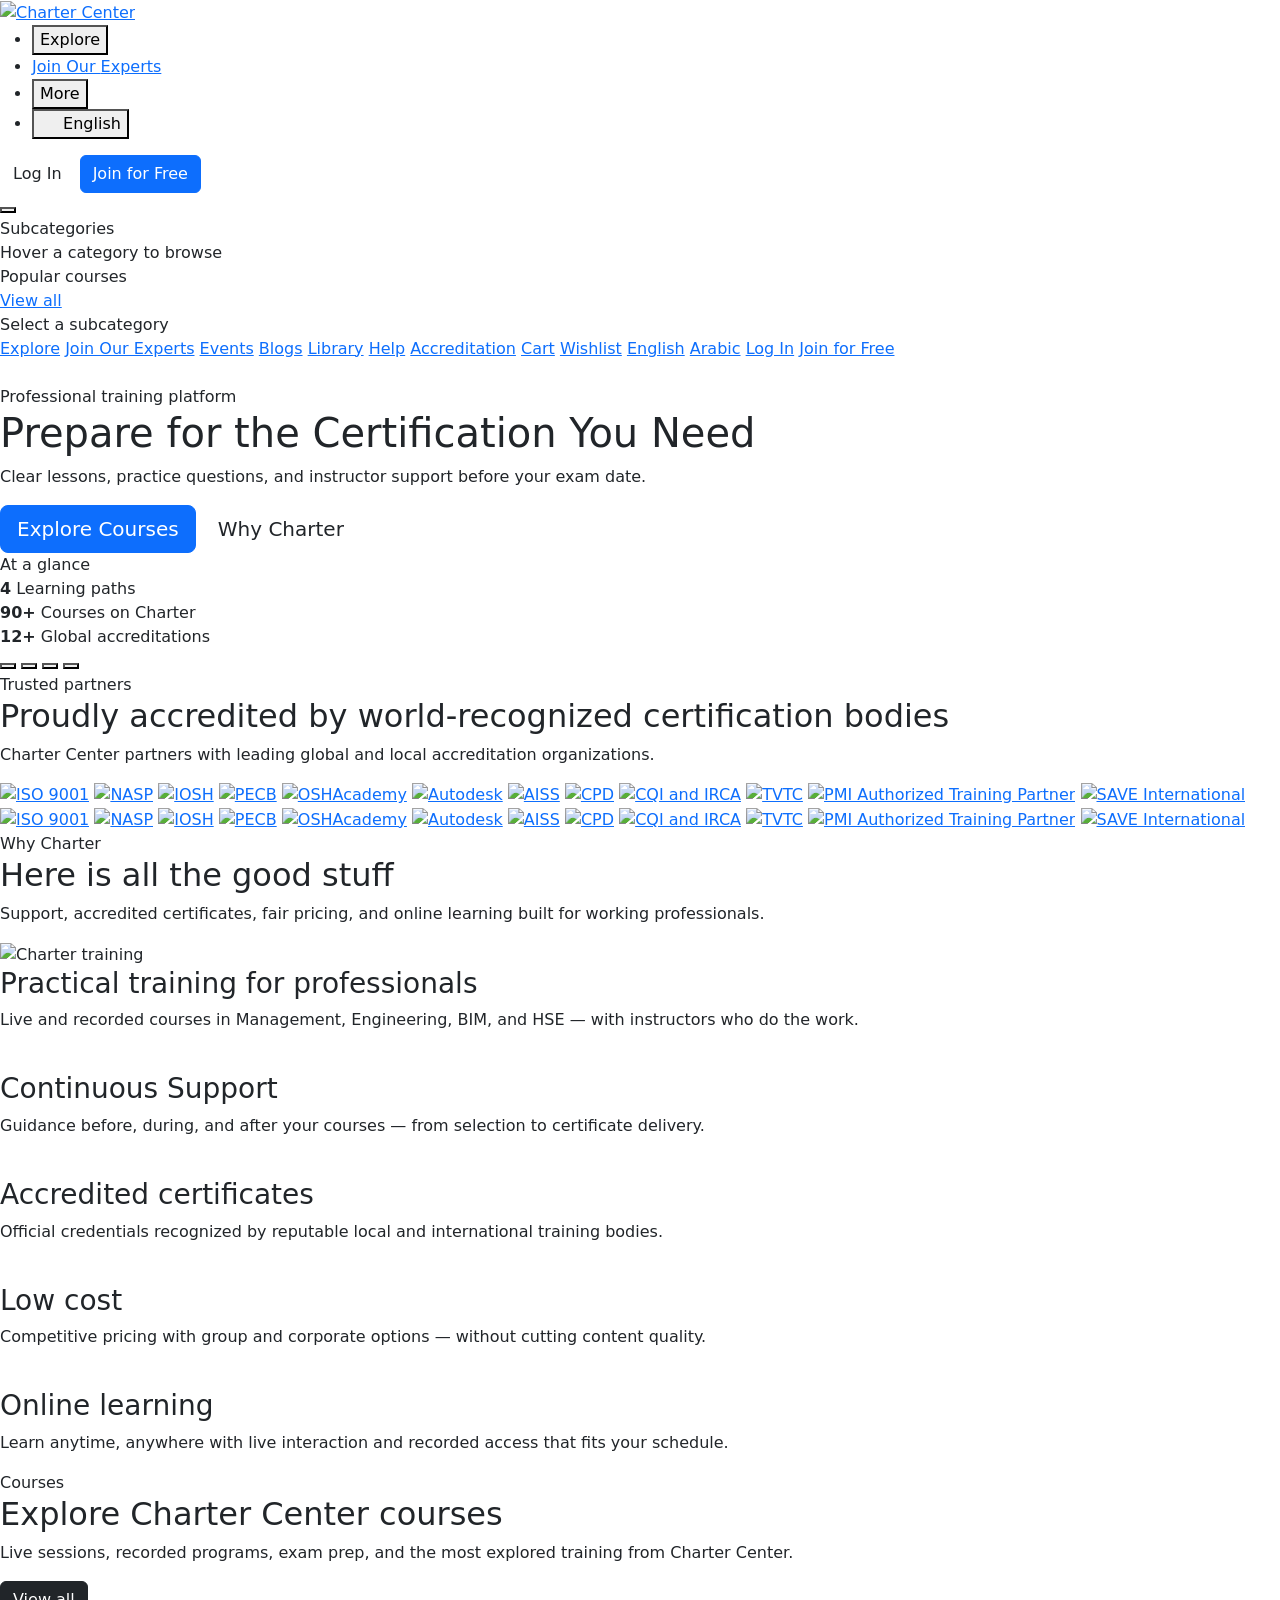
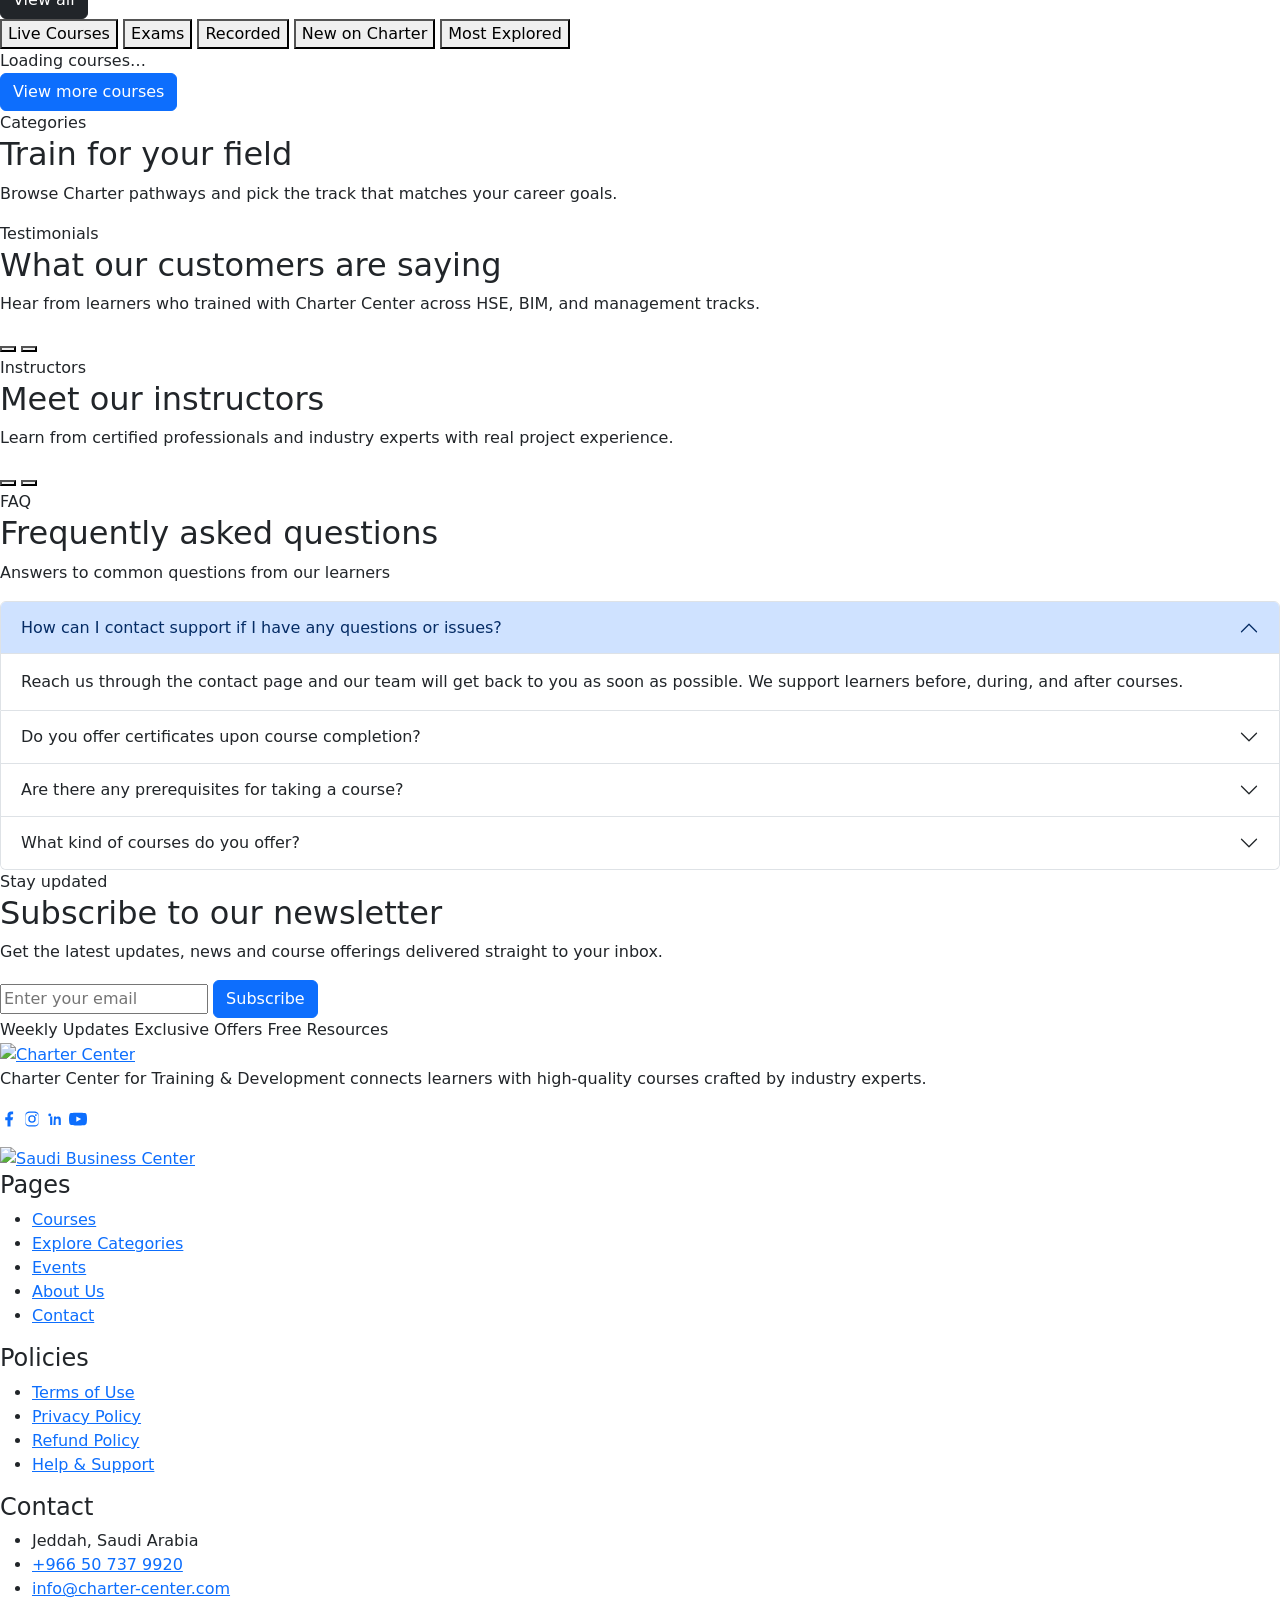
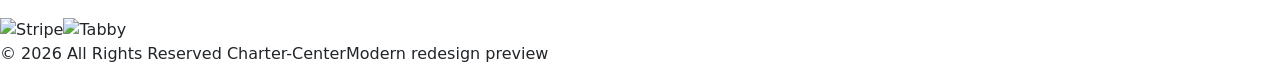
==== index.html @ 0a1e3749 "Add files via upload" ====
<!DOCTYPE html>
<html lang="en">
<head>
  <meta charset="UTF-8" />
  <meta name="viewport" content="width=device-width, initial-scale=1" />
  <title>Charter Center — Professional Training</title>
  <meta name="description" content="Modern Charter Center landing: live, recorded, and exam courses in BIM, Engineering, HSE, and Management." />
  <link rel="preconnect" href="https://fonts.googleapis.com" />
  <link rel="preconnect" href="https://fonts.gstatic.com" crossorigin />
  <link href="https://fonts.googleapis.com/css2?family=DM+Sans:ital,opsz,wght@0,9..40,400;0,9..40,500;0,9..40,600;0,9..40,700;1,9..40,400&display=swap" rel="stylesheet" />
  <link href="https://cdn.jsdelivr.net/npm/bootstrap@5.3.3/dist/css/bootstrap.min.css" rel="stylesheet" />
  <link href="assets/css/main.css" rel="stylesheet" />
  <link rel="icon" href="https://charter-center.com/admin-lte-3/img/logo-badge.svg" />
</head>
<body>
  <header class="site-header">
    <div class="nav-shell">
      <a class="logo" href="https://charter-center.com/" target="_blank" rel="noopener"><img src="assets/img/logo.svg" alt="Charter Center" /></a>
      <ul class="nav-links">
        <li class="has-mega" id="navCategories">
          <button type="button" class="nav-mega-btn" id="categoriesBtn" aria-expanded="false" aria-controls="megaMenu">
            <i data-lucide="layout-grid" class="nav-explore-icon"></i> Explore <i data-lucide="chevron-down" class="icon-chevron"></i>
          </button>
        </li>
        <li><a class="nav-join" href="https://charter-center.com/join-our-experts" target="_blank" rel="noopener"><i data-lucide="users"></i> <span class="nav-join-text">Join Our </span>Experts</a></li>
        <li class="has-drop" id="navMore">
          <button type="button" class="nav-drop-btn" id="moreBtn" aria-expanded="false" aria-controls="moreMenu">
            More <i data-lucide="chevron-down" class="icon-chevron"></i>
          </button>
          <div class="nav-drop-menu" id="moreMenu" hidden>
            <a href="https://charter-center.com/events" target="_blank" rel="noopener">Events</a>
            <a href="https://charter-center.com/blogs" target="_blank" rel="noopener">Blogs</a>
            <a href="https://charter-center.com/libraries" target="_blank" rel="noopener">Library</a>
            <a href="https://charter-center.com/help" target="_blank" rel="noopener">Help</a>
            <a href="https://charter-center.com/accreditation" target="_blank" rel="noopener">Accreditation</a>
          </div>
        </li>
        <li class="has-drop" id="navLang">
          <button type="button" class="nav-drop-btn" id="langBtn" aria-expanded="false" aria-controls="langMenu">
            <img src="https://flagcdn.com/w20/us.png" alt="" width="18" height="12" /> English <i data-lucide="chevron-down" class="icon-chevron"></i>
          </button>
          <div class="nav-drop-menu" id="langMenu" hidden>
            <a href="https://charter-center.com/language/ar" target="_blank" rel="noopener">Arabic</a>
            <a href="https://charter-center.com/language/en" target="_blank" rel="noopener">English</a>
          </div>
        </li>
      </ul>
      <div class="nav-actions">
        <a class="nav-icon" href="https://charter-center.com/courses/cart" target="_blank" rel="noopener" aria-label="Cart"><i data-lucide="shopping-bag"></i></a>
        <a class="nav-icon" href="https://charter-center.com/courses/wishlist" target="_blank" rel="noopener" aria-label="Wishlist"><i data-lucide="heart"></i></a>
        <a class="btn btn-ghost" href="https://charter-center.com/student/login" target="_blank" rel="noopener">Log In</a>
        <a class="btn btn-primary" href="https://charter-center.com/student/signup" target="_blank" rel="noopener">Join for Free</a>
      </div>
      <button class="menu-toggle" id="menuBtn" type="button" aria-label="Menu"><i data-lucide="menu"></i></button>
    </div>
  </header>

  <div class="mega-backdrop" id="megaBackdrop" aria-hidden="true"></div>
  <div class="mega-menu" id="megaMenu" role="dialog" aria-label="Explore categories" aria-hidden="true">
    <div class="mega-shell">
      <aside class="mega-cats" id="megaCats"></aside>
      <div class="mega-main">
        <div class="mega-subs-wrap">
          <div class="mega-col-title">Subcategories</div>
          <div class="mega-subs" id="megaSubs"><div class="mega-empty">Hover a category to browse</div></div>
        </div>
        <div class="mega-courses-wrap">
          <div class="mega-col-head">
            <div class="mega-col-title">Popular courses</div>
            <a class="mega-viewall" id="megaViewAll" href="https://charter-center.com/" target="_blank" rel="noopener">View all</a>
          </div>
          <div class="mega-courses" id="megaCourses"><div class="mega-empty">Select a subcategory</div></div>
        </div>
      </div>
    </div>
  </div>
  <div class="mobile-drawer" id="mobileNav">
    <a href="#categories"><i data-lucide="layout-grid"></i><span>Explore</span></a>
    <a href="https://charter-center.com/join-our-experts" target="_blank" rel="noopener"><i data-lucide="users"></i><span>Join Our Experts</span></a>
    <a href="https://charter-center.com/events" target="_blank" rel="noopener"><i data-lucide="calendar"></i><span>Events</span></a>
    <a href="https://charter-center.com/blogs" target="_blank" rel="noopener"><i data-lucide="newspaper"></i><span>Blogs</span></a>
    <a href="https://charter-center.com/libraries" target="_blank" rel="noopener"><i data-lucide="library"></i><span>Library</span></a>
    <a href="https://charter-center.com/help" target="_blank" rel="noopener"><i data-lucide="circle-help"></i><span>Help</span></a>
    <a href="https://charter-center.com/accreditation" target="_blank" rel="noopener"><i data-lucide="badge-check"></i><span>Accreditation</span></a>
    <a href="https://charter-center.com/courses/cart" target="_blank" rel="noopener"><i data-lucide="shopping-bag"></i><span>Cart</span></a>
    <a href="https://charter-center.com/courses/wishlist" target="_blank" rel="noopener"><i data-lucide="heart"></i><span>Wishlist</span></a>
    <a href="https://charter-center.com/language/en" target="_blank" rel="noopener"><i data-lucide="languages"></i><span>English</span></a>
    <a href="https://charter-center.com/language/ar" target="_blank" rel="noopener"><i data-lucide="languages"></i><span>Arabic</span></a>
    <a href="https://charter-center.com/student/login" target="_blank" rel="noopener"><i data-lucide="log-in"></i><span>Log In</span></a>
    <a class="mobile-cta" href="https://charter-center.com/student/signup" target="_blank" rel="noopener"><i data-lucide="user-plus"></i><span>Join for Free</span></a>
  </div>

  <section class="hero" id="hero">
    <div class="hero-bg"><img id="heroImg" src="https://charter-center.com/storage/796/FLNCgW8GY8i4hsCEeEVQ9p7CI45INyw93sDDjHp3KTxLAsQTIVno79dUzeYP.png" alt="" /></div>
    <div class="hero-shade"></div>
    <div class="hero-glow" aria-hidden="true"></div>
    <div class="hero-inner">
      <div class="hero-copy">
        <div class="hero-kicker"><i data-lucide="sparkles"></i> Professional training platform</div>
        <h1 id="heroTitle">Prepare for the Certification You Need</h1>
        <p class="hero-lead" id="heroLead">Clear lessons, practice questions, and instructor support before your exam date.</p>
        <div class="hero-cta">
          <a class="btn btn-primary btn-lg" href="#courses"><i data-lucide="compass"></i> Explore Courses</a>
          <a class="btn btn-ghost btn-lg" href="#features"><i data-lucide="play-circle"></i> Why Charter</a>
        </div>
      </div>
      <aside class="hero-panel" aria-label="Charter highlights">
        <div class="hero-panel-label">At a glance</div>
        <div class="hero-stats">
          <div class="hero-stat">
            <span class="hero-stat-icon" aria-hidden="true"><i data-lucide="route"></i></span>
            <div class="hero-stat-text">
              <strong>4</strong>
              <span>Learning paths</span>
            </div>
          </div>
          <div class="hero-stat">
            <span class="hero-stat-icon" aria-hidden="true"><i data-lucide="book-open"></i></span>
            <div class="hero-stat-text">
              <strong>90+</strong>
              <span>Courses on Charter</span>
            </div>
          </div>
          <div class="hero-stat">
            <span class="hero-stat-icon" aria-hidden="true"><i data-lucide="badge-check"></i></span>
            <div class="hero-stat-text">
              <strong>12+</strong>
              <span>Global accreditations</span>
            </div>
          </div>
        </div>
      </aside>
    </div>
    <div class="hero-slides-ctrl" id="heroDots">
      <button type="button" class="active" data-go="0" aria-label="1"></button>
      <button type="button" data-go="1" aria-label="2"></button>
      <button type="button" data-go="2" aria-label="3"></button>
      <button type="button" data-go="3" aria-label="4"></button>
    </div>
  </section>

  <section class="partners" id="accreditation">
    <div class="wrap partners-head">
      <div class="kicker">Trusted partners</div>
      <h2>Proudly accredited by world-recognized certification bodies</h2>
      <p>Charter Center partners with leading global and local accreditation organizations.</p>
    </div>
    <div class="partners-marquee" aria-label="Accredited partners">
      <div class="partners-fade partners-fade-left" aria-hidden="true"></div>
      <div class="partners-fade partners-fade-right" aria-hidden="true"></div>
      <div class="partners-row">
        <div class="partners-track track-left">
      <a class="partner-card" href="https://charter-center.com/accreditation/details/1/iso-9001" target="_blank" rel="noopener" title="ISO 9001"><span class="partner-logo"><img src="https://charter-center.com/storage/146/9pfN8rLxUjqeI0qsBop7nMV1z1RoPAX4DYAxrcur6X8KbbOZsZqHouHdchz6.png" alt="ISO 9001" loading="lazy" /></span></a>
      <a class="partner-card" href="https://charter-center.com/accreditation/details/2/nasp" target="_blank" rel="noopener" title="NASP"><span class="partner-logo"><img src="https://charter-center.com/storage/147/WkM47uQLI6vDKmPK7sPyTPp8G3IMLWouqrXx1huB20oZmXq3Cg9UH01NZfkK.png" alt="NASP" loading="lazy" /></span></a>
      <a class="partner-card" href="https://charter-center.com/accreditation/details/3/iosh" target="_blank" rel="noopener" title="IOSH"><span class="partner-logo"><img src="https://charter-center.com/storage/148/VE4AAO3GreyxOazpulb3aySFMcb5jRC38hAUAIHfbxC2zHbLuyHVpr7B7V3I.png" alt="IOSH" loading="lazy" /></span></a>
      <a class="partner-card" href="https://charter-center.com/accreditation/details/8/pecb" target="_blank" rel="noopener" title="PECB"><span class="partner-logo"><img src="https://charter-center.com/storage/214/G9haVzHyQdYpjPtR0QHHwwfHdnUWg5w423qA1L5KzQiCijeI8pYv3JspHHlu.png" alt="PECB" loading="lazy" /></span></a>
      <a class="partner-card" href="https://charter-center.com/accreditation/details/5/oshacademy" target="_blank" rel="noopener" title="OSHAcademy"><span class="partner-logo"><img src="https://charter-center.com/storage/150/m9LZ3XeVHu1o1xl0ypUfTzmZcUt9B0Hbxr984YawgGUju1IOGbDN0CVeBg32.png" alt="OSHAcademy" loading="lazy" /></span></a>
      <a class="partner-card" href="https://charter-center.com/accreditation/details/6/autodesk" target="_blank" rel="noopener" title="Autodesk"><span class="partner-logo"><img src="https://charter-center.com/storage/151/DI7iKr1E0gx6FomfKdROsAT8cqx6Nps7pihOMNR910TTYhccc5FPBiuExYhD.png" alt="Autodesk" loading="lazy" /></span></a>
      <a class="partner-card" href="https://charter-center.com/accreditation/details/9/aiss" target="_blank" rel="noopener" title="AISS"><span class="partner-logo"><img src="https://charter-center.com/storage/215/NEvv3WyxSi7PdobVACKDeVC9d5kTXqxi9RdzVdVzqImGP5E9XBcZPF2zXuBY.png" alt="AISS" loading="lazy" /></span></a>
      <a class="partner-card" href="https://charter-center.com/accreditation/details/10/cpd" target="_blank" rel="noopener" title="CPD"><span class="partner-logo"><img src="https://charter-center.com/storage/697/ZD8WHyYsU5sdcWb0FPdRgupV5VfZ7k40nI44LoUgFrxg00ysORH155axQpyI.png" alt="CPD" loading="lazy" /></span></a>
      <a class="partner-card" href="https://charter-center.com/accreditation/details/11/cqi-and-irca" target="_blank" rel="noopener" title="CQI and IRCA"><span class="partner-logo"><img src="https://charter-center.com/storage/801/Th11kbtTYFjoJveO5kIQyCUOZvWydves9ozkURuLsEKb2VY7l3WXMjw6AR9x.png" alt="CQI and IRCA" loading="lazy" /></span></a>
      <a class="partner-card" href="https://charter-center.com/accreditation/details/13/tvtc" target="_blank" rel="noopener" title="TVTC"><span class="partner-logo"><img src="https://charter-center.com/storage/1072/7cE3OqhWyo1GzREtpp8viuTZTWHw1FwrVU5aSIRbII7wFYdUYVdkXAFTB5dP.svg" alt="TVTC" loading="lazy" /></span></a>
      <a class="partner-card" href="https://charter-center.com/accreditation/details/14/pmi-authorized-training-partner" target="_blank" rel="noopener" title="PMI Authorized Training Partner"><span class="partner-logo"><img src="https://charter-center.com/storage/1144/xCD9WU9JGs6StYGza16sJEAFLABZ08Ib3zS87sMGEqxxd0bF1CeAUmgqZyKz.png" alt="PMI Authorized Training Partner" loading="lazy" /></span></a>
      <a class="partner-card" href="https://charter-center.com/accreditation/details/15/save-international" target="_blank" rel="noopener" title="SAVE International"><span class="partner-logo"><img src="https://charter-center.com/storage/1981/9hEb7mdf6EnZpKskPazj3oCe5KcCy3GKsGRNVMEbaPYczYYqTF2s6yTOj1L3.png" alt="SAVE International" loading="lazy" /></span></a>
      <a class="partner-card" href="https://charter-center.com/accreditation/details/1/iso-9001" target="_blank" rel="noopener" title="ISO 9001"><span class="partner-logo"><img src="https://charter-center.com/storage/146/9pfN8rLxUjqeI0qsBop7nMV1z1RoPAX4DYAxrcur6X8KbbOZsZqHouHdchz6.png" alt="ISO 9001" loading="lazy" /></span></a>
      <a class="partner-card" href="https://charter-center.com/accreditation/details/2/nasp" target="_blank" rel="noopener" title="NASP"><span class="partner-logo"><img src="https://charter-center.com/storage/147/WkM47uQLI6vDKmPK7sPyTPp8G3IMLWouqrXx1huB20oZmXq3Cg9UH01NZfkK.png" alt="NASP" loading="lazy" /></span></a>
      <a class="partner-card" href="https://charter-center.com/accreditation/details/3/iosh" target="_blank" rel="noopener" title="IOSH"><span class="partner-logo"><img src="https://charter-center.com/storage/148/VE4AAO3GreyxOazpulb3aySFMcb5jRC38hAUAIHfbxC2zHbLuyHVpr7B7V3I.png" alt="IOSH" loading="lazy" /></span></a>
      <a class="partner-card" href="https://charter-center.com/accreditation/details/8/pecb" target="_blank" rel="noopener" title="PECB"><span class="partner-logo"><img src="https://charter-center.com/storage/214/G9haVzHyQdYpjPtR0QHHwwfHdnUWg5w423qA1L5KzQiCijeI8pYv3JspHHlu.png" alt="PECB" loading="lazy" /></span></a>
      <a class="partner-card" href="https://charter-center.com/accreditation/details/5/oshacademy" target="_blank" rel="noopener" title="OSHAcademy"><span class="partner-logo"><img src="https://charter-center.com/storage/150/m9LZ3XeVHu1o1xl0ypUfTzmZcUt9B0Hbxr984YawgGUju1IOGbDN0CVeBg32.png" alt="OSHAcademy" loading="lazy" /></span></a>
      <a class="partner-card" href="https://charter-center.com/accreditation/details/6/autodesk" target="_blank" rel="noopener" title="Autodesk"><span class="partner-logo"><img src="https://charter-center.com/storage/151/DI7iKr1E0gx6FomfKdROsAT8cqx6Nps7pihOMNR910TTYhccc5FPBiuExYhD.png" alt="Autodesk" loading="lazy" /></span></a>
      <a class="partner-card" href="https://charter-center.com/accreditation/details/9/aiss" target="_blank" rel="noopener" title="AISS"><span class="partner-logo"><img src="https://charter-center.com/storage/215/NEvv3WyxSi7PdobVACKDeVC9d5kTXqxi9RdzVdVzqImGP5E9XBcZPF2zXuBY.png" alt="AISS" loading="lazy" /></span></a>
      <a class="partner-card" href="https://charter-center.com/accreditation/details/10/cpd" target="_blank" rel="noopener" title="CPD"><span class="partner-logo"><img src="https://charter-center.com/storage/697/ZD8WHyYsU5sdcWb0FPdRgupV5VfZ7k40nI44LoUgFrxg00ysORH155axQpyI.png" alt="CPD" loading="lazy" /></span></a>
      <a class="partner-card" href="https://charter-center.com/accreditation/details/11/cqi-and-irca" target="_blank" rel="noopener" title="CQI and IRCA"><span class="partner-logo"><img src="https://charter-center.com/storage/801/Th11kbtTYFjoJveO5kIQyCUOZvWydves9ozkURuLsEKb2VY7l3WXMjw6AR9x.png" alt="CQI and IRCA" loading="lazy" /></span></a>
      <a class="partner-card" href="https://charter-center.com/accreditation/details/13/tvtc" target="_blank" rel="noopener" title="TVTC"><span class="partner-logo"><img src="https://charter-center.com/storage/1072/7cE3OqhWyo1GzREtpp8viuTZTWHw1FwrVU5aSIRbII7wFYdUYVdkXAFTB5dP.svg" alt="TVTC" loading="lazy" /></span></a>
      <a class="partner-card" href="https://charter-center.com/accreditation/details/14/pmi-authorized-training-partner" target="_blank" rel="noopener" title="PMI Authorized Training Partner"><span class="partner-logo"><img src="https://charter-center.com/storage/1144/xCD9WU9JGs6StYGza16sJEAFLABZ08Ib3zS87sMGEqxxd0bF1CeAUmgqZyKz.png" alt="PMI Authorized Training Partner" loading="lazy" /></span></a>
      <a class="partner-card" href="https://charter-center.com/accreditation/details/15/save-international" target="_blank" rel="noopener" title="SAVE International"><span class="partner-logo"><img src="https://charter-center.com/storage/1981/9hEb7mdf6EnZpKskPazj3oCe5KcCy3GKsGRNVMEbaPYczYYqTF2s6yTOj1L3.png" alt="SAVE International" loading="lazy" /></span></a>
        </div>
      </div>
    </div>
</section>
  <section class="section" id="features">
    <div class="wrap">
      <div class="section-head reveal">
        <div>
          <div class="kicker">Why Charter</div>
          <h2>Here is all the good stuff</h2>
          <p>Support, accredited certificates, fair pricing, and online learning built for working professionals.</p>
        </div>
      </div>
      <div class="features-shell reveal">
        <div class="feature-hero">
          <img src="https://charter-center.com/storage/795/aF27ersu9WtuS1fIOEe0gmAae7SfplehSP18ZUvvX2b3TS2YUV0emdYxge0H.png" alt="Charter training" />
          <div class="feature-hero-copy">
            <h3>Practical training for professionals</h3>
            <p>Live and recorded courses in Management, Engineering, BIM, and HSE — with instructors who do the work.</p>
          </div>
        </div>
        <div class="feature-list">
          <article class="feature-item"><img src="https://charter-center.com/storage/136/MP9zR4KGrqOxhzdBSZP0Uo8ISkfQCvws0puFdu6CacynLys1DuF6vyaonGz3.png" alt="" /><div><h3>Continuous Support</h3><p>Guidance before, during, and after your courses — from selection to certificate delivery.</p></div></article>
          <article class="feature-item"><img src="https://charter-center.com/storage/137/2PnPsaJ97KOYitiUug5f1jyX6SqzxWA99Eq7ZHzUsMhfIOkXqPddVa7U0SkW.png" alt="" /><div><h3>Accredited certificates</h3><p>Official credentials recognized by reputable local and international training bodies.</p></div></article>
          <article class="feature-item"><img src="https://charter-center.com/storage/138/rnrorVuH714V8kQFTtsSQUgc73FzEeBqr8wzaS2pJitNzNPiADTwAvrDVY29.png" alt="" /><div><h3>Low cost</h3><p>Competitive pricing with group and corporate options — without cutting content quality.</p></div></article>
          <article class="feature-item"><img src="https://charter-center.com/storage/139/NpXWKlkEnsbIMvKbdWI5uOBNasi32UjgJ30Qvo7NOM6jNCixXXeUzfllqqOm.png" alt="" /><div><h3>Online learning</h3><p>Learn anytime, anywhere with live interaction and recorded access that fits your schedule.</p></div></article>
        </div>
      </div>
    </div>
  </section>

  <section class="section section-muted" id="courses">
    <div class="wrap">
      <div class="section-head reveal">
        <div>
          <div class="kicker">Courses</div>
          <h2>Explore Charter Center courses</h2>
          <p>Live sessions, recorded programs, exam prep, and the most explored training from Charter Center.</p>
        </div>
        <a class="btn btn-dark" href="https://charter-center.com/" target="_blank" rel="noopener">View all</a>
      </div>
      <div class="course-tabs reveal" role="tablist">
        <button type="button" class="active" data-tab="live_courses">Live Courses</button>
        <button type="button" data-tab="exams">Exams</button>
        <button type="button" data-tab="recorded_courses">Recorded</button>
        <button type="button" data-tab="new_charter">New on Charter</button>
        <button type="button" data-tab="most_explored">Most Explored</button>
      </div>
      <div class="course-grid reveal" id="courseGrid"><div class="course-loading">Loading courses…</div></div>
      <div class="courses-actions"><a class="btn btn-primary" href="https://charter-center.com/" target="_blank" rel="noopener">View more courses</a></div>
    </div>
  </section>

  <section class="section" id="categories">
    <div class="wrap">
      <div class="section-head reveal">
        <div>
          <div class="kicker">Categories</div>
          <h2>Train for your field</h2>
          <p>Browse Charter pathways and pick the track that matches your career goals.</p>
        </div>
      </div>
      <div class="cat-grid reveal" id="catGrid"></div>
    </div>
  </section>

        <section class="section section-muted" id="testimonials">
    <div class="wrap">
      <div class="section-head reveal slider-head">
        <div>
          <div class="kicker">Testimonials</div>
          <h2>What our customers are saying</h2>
          <p>Hear from learners who trained with Charter Center across HSE, BIM, and management tracks.</p>
        </div>
        <div class="slider-controls">
          <button type="button" class="slider-btn" id="quotePrev" aria-label="Previous"><i data-lucide="chevron-left"></i></button>
          <button type="button" class="slider-btn" id="quoteNext" aria-label="Next"><i data-lucide="chevron-right"></i></button>
        </div>
      </div>
      <div class="slider-viewport reveal">
        <div class="quote-track" id="quoteTrack"></div>
      </div>
    </div>
  </section>

        <section class="section" id="instructors">
    <div class="wrap">
      <div class="section-head reveal slider-head">
        <div>
          <div class="kicker">Instructors</div>
          <h2>Meet our instructors</h2>
          <p>Learn from certified professionals and industry experts with real project experience.</p>
        </div>
        <div class="slider-controls">
          <button type="button" class="slider-btn" id="instPrev" aria-label="Previous"><i data-lucide="chevron-left"></i></button>
          <button type="button" class="slider-btn" id="instNext" aria-label="Next"><i data-lucide="chevron-right"></i></button>
        </div>
      </div>
      <div class="slider-viewport reveal">
        <div class="instructor-track" id="instructorTrack"></div>
      </div>
    </div>
  </section>

  <section class="section section-muted" id="faq">
    <div class="wrap">
      <div class="section-head center reveal">
        <div class="kicker">FAQ</div>
        <h2 class="section-title">Frequently asked questions</h2>
        <p class="section-sub">Answers to common questions from our learners</p>
      </div>
      <div class="faq-box accordion reveal" id="faqAccordion">
        <div class="accordion-item"><h3 class="accordion-header"><button class="accordion-button" type="button" data-bs-toggle="collapse" data-bs-target="#f1">How can I contact support if I have any questions or issues?</button></h3><div id="f1" class="accordion-collapse collapse show" data-bs-parent="#faqAccordion"><div class="accordion-body">Reach us through the contact page and our team will get back to you as soon as possible. We support learners before, during, and after courses.</div></div></div>
        <div class="accordion-item"><h3 class="accordion-header"><button class="accordion-button collapsed" type="button" data-bs-toggle="collapse" data-bs-target="#f2">Do you offer certificates upon course completion?</button></h3><div id="f2" class="accordion-collapse collapse" data-bs-parent="#faqAccordion"><div class="accordion-body">Yes. Upon successful completion you receive a certificate of completion. Certificates are digitally verifiable and easy to share on LinkedIn.</div></div></div>
        <div class="accordion-item"><h3 class="accordion-header"><button class="accordion-button collapsed" type="button" data-bs-toggle="collapse" data-bs-target="#f3">Are there any prerequisites for taking a course?</button></h3><div id="f3" class="accordion-collapse collapse" data-bs-parent="#faqAccordion"><div class="accordion-body">Prerequisites vary by course. Some require prior knowledge; others are designed for beginners. Check the course description page for details.</div></div></div>
        <div class="accordion-item"><h3 class="accordion-header"><button class="accordion-button collapsed" type="button" data-bs-toggle="collapse" data-bs-target="#f4">What kind of courses do you offer?</button></h3><div id="f4" class="accordion-collapse collapse" data-bs-parent="#faqAccordion"><div class="accordion-body">We offer courses in business management, engineering, building information modeling, and occupational health and safety for diverse skill levels.</div></div></div>
      </div>
    </div>
  </section>

  <section class="section newsletter" id="newsletter">
    <div class="wrap">
      <div class="section-head center reveal">
        <div class="kicker">Stay updated</div>
        <h2 class="section-title">Subscribe to our newsletter</h2>
        <p class="section-sub">Get the latest updates, news and course offerings delivered straight to your inbox.</p>
      </div>
      <form class="news-form reveal" onsubmit="return false;">
        <input type="email" placeholder="Enter your email" required aria-label="Email" />
        <button class="btn btn-primary" type="submit">Subscribe</button>
      </form>
      <div class="perk-row reveal">
        <span><i data-lucide="mail-check"></i> Weekly Updates</span>
        <span><i data-lucide="tag"></i> Exclusive Offers</span>
        <span><i data-lucide="book-open"></i> Free Resources</span>
      </div>
    </div>
  </section>

  <footer class="footer">
    <div class="wrap">
      <div class="footer-grid">
        <div>
          <a class="logo" href="https://charter-center.com/" target="_blank" rel="noopener"><img src="assets/img/logo.svg" alt="Charter Center" /></a>
          <p>Charter Center for Training &amp; Development connects learners with high-quality courses crafted by industry experts.</p>
          <div class="socials">
            <a href="https://www.facebook.com/chartertraining1" target="_blank" rel="noopener" aria-label="Facebook"><svg viewBox="0 0 24 24" width="18" height="18" fill="currentColor" aria-hidden="true"><path d="M14 13.5h2.5l1-4H14v-2c0-1.03 0-2 2-2h1.5V2.14C17.174 2.09 15.943 2 14.643 2 11.928 2 10 3.657 10 6.7v2.8H7v4h3V22h4z"/></svg></a>
            <a href="https://www.instagram.com/chartercenter1" target="_blank" rel="noopener" aria-label="Instagram"><svg viewBox="0 0 24 24" width="18" height="18" fill="currentColor" aria-hidden="true"><path d="M12 7a5 5 0 1 0 0 10 5 5 0 0 0 0-10zm0 8.2A3.2 3.2 0 1 1 12 8.8a3.2 3.2 0 0 1 0 6.4zm6.4-8.5a1.2 1.2 0 1 1-2.4 0 1.2 1.2 0 0 1 2.4 0zM12 2c-2.7 0-3.04.01-4.1.06A5.93 5.93 0 0 0 3.94 4.1C3.4 5.16 3.35 5.76 3.3 8.46v7.08c.05 2.7.1 3.3.64 4.36a5.93 5.93 0 0 0 3.96 2.04c1.06.05 1.4.06 4.1.06s3.04-.01 4.1-.06a5.93 5.93 0 0 0 3.96-2.04c.54-1.06.59-1.66.64-4.36V8.46c-.05-2.7-.1-3.3-.64-4.36A5.93 5.93 0 0 0 16.1 2.06C15.04 2.01 14.7 2 12 2zm0 1.8c2.65 0 2.96.01 4 .06 1.01.05 1.56.21 1.93.35.48.19.83.41 1.19.77.36.36.58.71.77 1.19.14.37.3.92.35 1.93.05 1.04.06 1.35.06 4s-.01 2.96-.06 4a4.5 4.5 0 0 1-.35 1.93 3.2 3.2 0 0 1-.77 1.19 3.2 3.2 0 0 1-1.19.77 4.5 4.5 0 0 1-1.93.35c-1.04.05-1.35.06-4 .06s-2.96-.01-4-.06a4.5 4.5 0 0 1-1.93-.35 3.2 3.2 0 0 1-1.19-.77 3.2 3.2 0 0 1-.77-1.19 4.5 4.5 0 0 1-.35-1.93c-.05-1.04-.06-1.35-.06-4s.01-2.96.06-4a4.5 4.5 0 0 1 .35-1.93c.19-.48.41-.83.77-1.19.36-.36.71-.58 1.19-.77.37-.14.92-.3 1.93-.35 1.04-.05 1.35-.06 4-.06z"/></svg></a>
            <a href="https://www.linkedin.com/company/charter-training/" target="_blank" rel="noopener" aria-label="LinkedIn"><svg viewBox="0 0 24 24" width="18" height="18" fill="currentColor" aria-hidden="true"><path d="M6.94 6.5A1.94 1.94 0 1 1 5 4.56 1.94 1.94 0 0 1 6.94 6.5zM5.5 8.5h2.88V20H5.5zm5.26 0h2.76v1.57h.04a3.03 3.03 0 0 1 2.73-1.5c2.92 0 3.46 1.92 3.46 4.42V20h-2.88v-5.66c0-1.35-.02-3.08-1.88-3.08-1.88 0-2.17 1.47-2.17 2.98V20h-2.88z"/></svg></a>
            <a href="https://www.youtube.com/@chartercenter1" target="_blank" rel="noopener" aria-label="YouTube"><svg viewBox="0 0 24 24" width="18" height="18" fill="currentColor" aria-hidden="true"><path d="M23.5 6.2a3 3 0 0 0-2.1-2.1C19.5 3.5 12 3.5 12 3.5s-7.5 0-9.4.6A3 3 0 0 0 .5 6.2 31.5 31.5 0 0 0 0 12a31.5 31.5 0 0 0 .5 5.8 3 3 0 0 0 2.1 2.1c1.9.6 9.4.6 9.4.6s7.5 0 9.4-.6a3 3 0 0 0 2.1-2.1A31.5 31.5 0 0 0 24 12a31.5 31.5 0 0 0-.5-5.8zM9.75 15.5v-7l6.5 3.5-6.5 3.5z"/></svg></a>
          </div>
          <div class="sbc mt-3"><a href="https://eauthenticate.saudibusiness.gov.sa/inquiry?certificateRefID=0000183242" target="_blank" rel="noopener"><img src="https://cdn.salla.network/images/sbc.png?v=2.0.5" alt="Saudi Business Center" /></a></div>
        </div>
        <div><h4>Pages</h4><ul>
          <li><a href="#courses">Courses</a></li>
          <li><a href="#categories">Explore Categories</a></li>
          <li><a href="https://charter-center.com/events" target="_blank" rel="noopener">Events</a></li>
          <li><a href="https://charter-center.com/about-us" target="_blank" rel="noopener">About Us</a></li>
          <li><a href="https://charter-center.com/contact-us" target="_blank" rel="noopener">Contact</a></li>
        </ul></div>
        <div><h4>Policies</h4><ul>
          <li><a href="https://charter-center.com/" target="_blank" rel="noopener">Terms of Use</a></li>
          <li><a href="https://charter-center.com/" target="_blank" rel="noopener">Privacy Policy</a></li>
          <li><a href="https://charter-center.com/" target="_blank" rel="noopener">Refund Policy</a></li>
          <li><a href="https://charter-center.com/help" target="_blank" rel="noopener">Help &amp; Support</a></li>
        </ul></div>
        <div><h4>Contact</h4><ul>
          <li>Jeddah, Saudi Arabia</li>
          <li><a href="tel:+966507379920">+966 50 737 9920</a></li>
          <li><a href="mailto:info@charter-center.com">info@charter-center.com</a></li>
        </ul>
        <div class="pay-row mt-3"><img src="https://charter-center.com/admin-lte-3/img/stripe-logo.png" alt="Stripe" /><img src="https://charter-center.com/admin-lte-3/img/tabby-logo.png" alt="Tabby" /></div>
        </div>
      </div>
      <div class="footer-bottom"><span>© 2026 All Rights Reserved Charter-Center</span><span>Modern redesign preview</span></div>
    </div>
  </footer>

  <script src="https://cdn.jsdelivr.net/npm/bootstrap@5.3.3/dist/js/bootstrap.bundle.min.js"></script>
  <script src="https://cdn.jsdelivr.net/npm/lucide@0.468.0/dist/umd/lucide.min.js"></script>
  <script src="assets/js/main.js"></script>
</body>
</html>
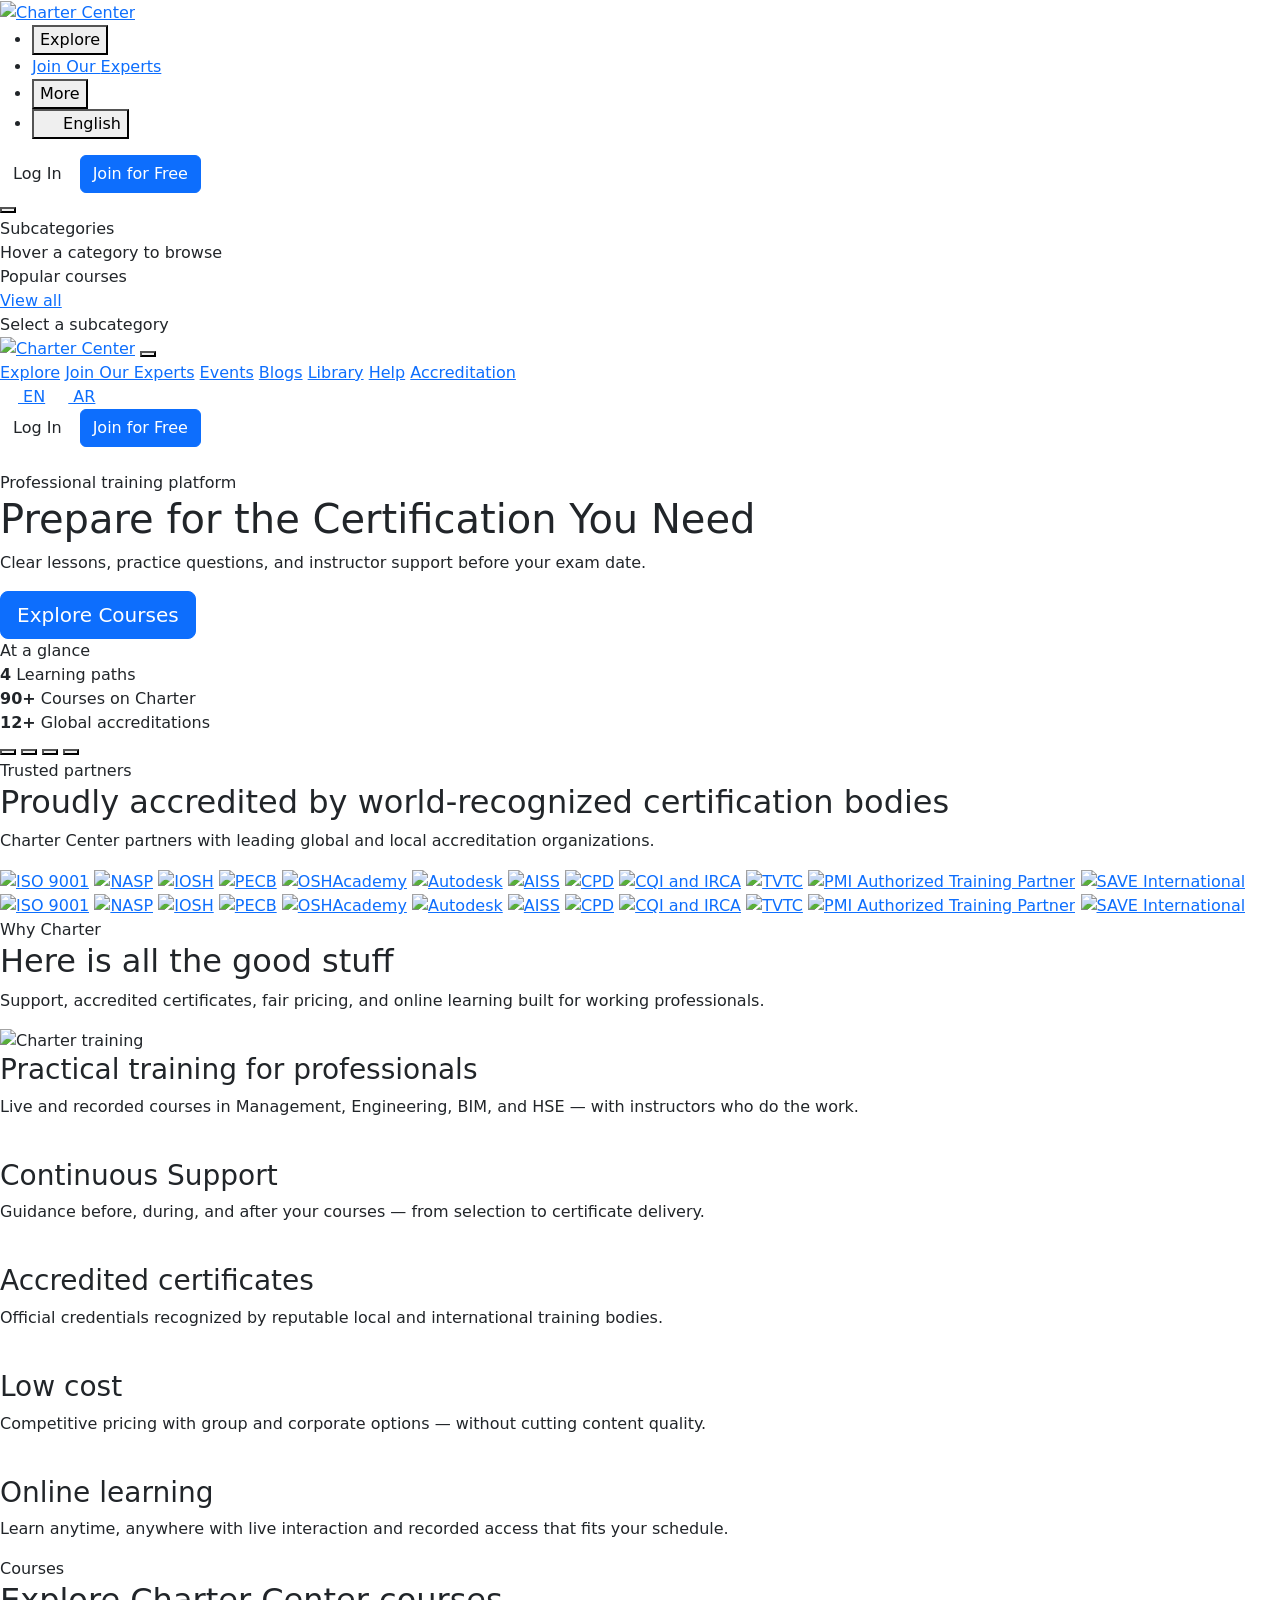
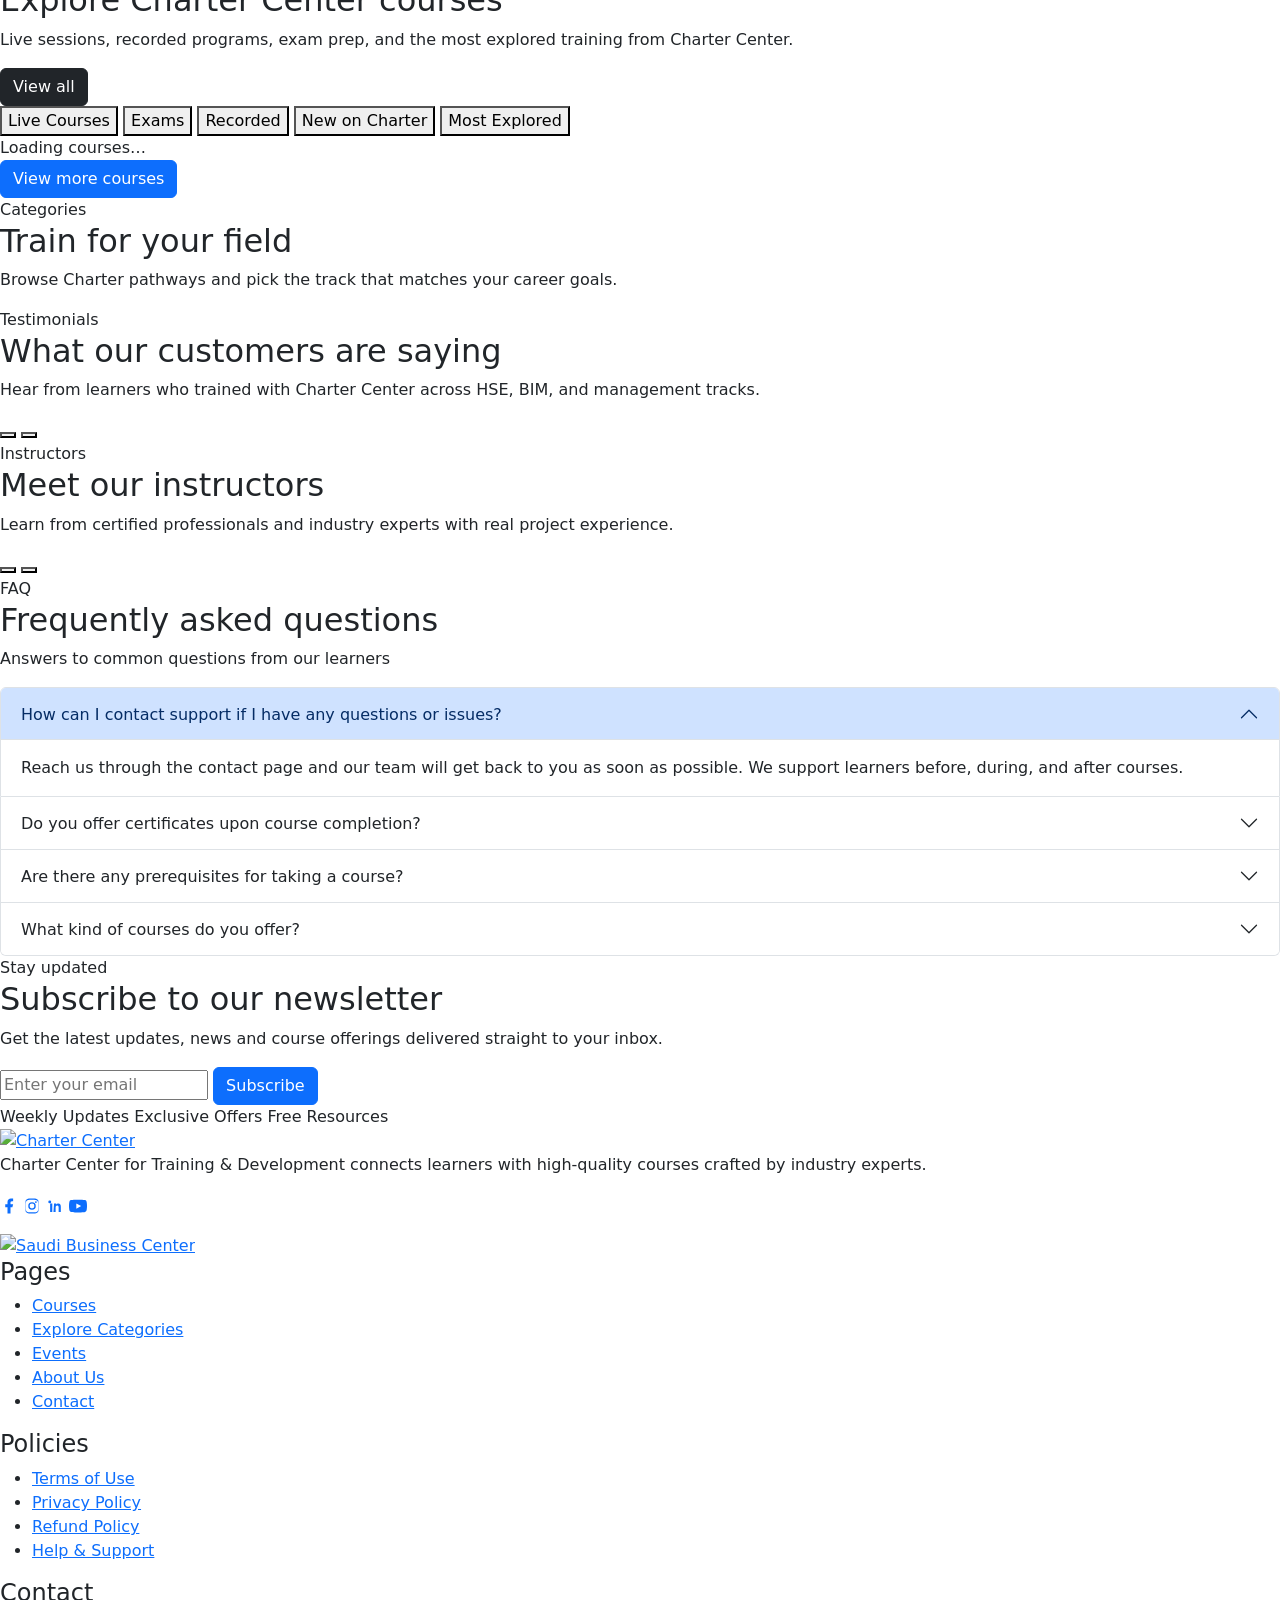
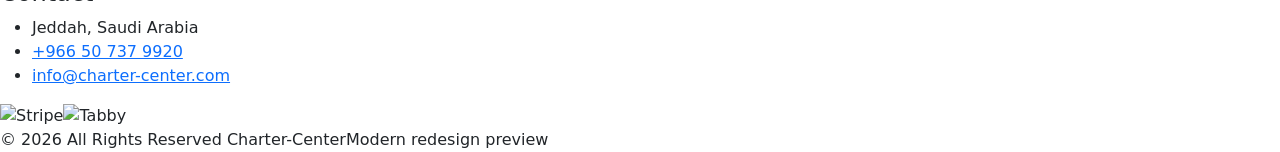
==== commit a6f9d230: "Add files via upload" ====
--- a/index.html
+++ b/index.html
@@ -51,7 +51,7 @@
         <a class="btn btn-ghost" href="https://charter-center.com/student/login" target="_blank" rel="noopener">Log In</a>
         <a class="btn btn-primary" href="https://charter-center.com/student/signup" target="_blank" rel="noopener">Join for Free</a>
       </div>
-      <button class="menu-toggle" id="menuBtn" type="button" aria-label="Menu"><i data-lucide="menu"></i></button>
+      <button class="menu-toggle" id="menuBtn" type="button" aria-label="Menu" aria-expanded="false" aria-controls="mobileNav"><i data-lucide="menu"></i></button>
     </div>
   </header>
 
@@ -74,21 +74,32 @@
       </div>
     </div>
   </div>
-  <div class="mobile-drawer" id="mobileNav">
-    <a href="#categories"><i data-lucide="layout-grid"></i><span>Explore</span></a>
-    <a href="https://charter-center.com/join-our-experts" target="_blank" rel="noopener"><i data-lucide="users"></i><span>Join Our Experts</span></a>
-    <a href="https://charter-center.com/events" target="_blank" rel="noopener"><i data-lucide="calendar"></i><span>Events</span></a>
-    <a href="https://charter-center.com/blogs" target="_blank" rel="noopener"><i data-lucide="newspaper"></i><span>Blogs</span></a>
-    <a href="https://charter-center.com/libraries" target="_blank" rel="noopener"><i data-lucide="library"></i><span>Library</span></a>
-    <a href="https://charter-center.com/help" target="_blank" rel="noopener"><i data-lucide="circle-help"></i><span>Help</span></a>
-    <a href="https://charter-center.com/accreditation" target="_blank" rel="noopener"><i data-lucide="badge-check"></i><span>Accreditation</span></a>
-    <a href="https://charter-center.com/courses/cart" target="_blank" rel="noopener"><i data-lucide="shopping-bag"></i><span>Cart</span></a>
-    <a href="https://charter-center.com/courses/wishlist" target="_blank" rel="noopener"><i data-lucide="heart"></i><span>Wishlist</span></a>
-    <a href="https://charter-center.com/language/en" target="_blank" rel="noopener"><i data-lucide="languages"></i><span>English</span></a>
-    <a href="https://charter-center.com/language/ar" target="_blank" rel="noopener"><i data-lucide="languages"></i><span>Arabic</span></a>
-    <a href="https://charter-center.com/student/login" target="_blank" rel="noopener"><i data-lucide="log-in"></i><span>Log In</span></a>
-    <a class="mobile-cta" href="https://charter-center.com/student/signup" target="_blank" rel="noopener"><i data-lucide="user-plus"></i><span>Join for Free</span></a>
-  </div>
+  <div class="mobile-nav-backdrop" id="mobileNavBackdrop" aria-hidden="true"></div>
+  <aside class="mobile-sidebar" id="mobileNav" aria-hidden="true" aria-label="Menu">
+    <div class="mobile-sidebar-head">
+      <a class="logo" href="https://charter-center.com/" target="_blank" rel="noopener"><img src="assets/img/logo.svg" alt="Charter Center" /></a>
+      <button type="button" class="mobile-close" id="mobileClose" aria-label="Close menu"><i data-lucide="x"></i></button>
+    </div>
+    <nav class="mobile-sidebar-nav">
+      <a href="#categories"><i data-lucide="layout-grid"></i><span>Explore</span></a>
+      <a href="https://charter-center.com/join-our-experts" target="_blank" rel="noopener"><i data-lucide="users"></i><span>Join Our Experts</span></a>
+      <a href="https://charter-center.com/events" target="_blank" rel="noopener"><i data-lucide="calendar"></i><span>Events</span></a>
+      <a href="https://charter-center.com/blogs" target="_blank" rel="noopener"><i data-lucide="newspaper"></i><span>Blogs</span></a>
+      <a href="https://charter-center.com/libraries" target="_blank" rel="noopener"><i data-lucide="library"></i><span>Library</span></a>
+      <a href="https://charter-center.com/help" target="_blank" rel="noopener"><i data-lucide="circle-help"></i><span>Help</span></a>
+      <a href="https://charter-center.com/accreditation" target="_blank" rel="noopener"><i data-lucide="badge-check"></i><span>Accreditation</span></a>
+    </nav>
+    <div class="mobile-sidebar-tools">
+      <a href="https://charter-center.com/courses/cart" target="_blank" rel="noopener" aria-label="Cart"><i data-lucide="shopping-bag"></i></a>
+      <a href="https://charter-center.com/courses/wishlist" target="_blank" rel="noopener" aria-label="Wishlist"><i data-lucide="heart"></i></a>
+      <a href="https://charter-center.com/language/en" target="_blank" rel="noopener"><img src="https://flagcdn.com/w20/us.png" alt="" width="18" height="12" /> EN</a>
+      <a href="https://charter-center.com/language/ar" target="_blank" rel="noopener"><img src="https://flagcdn.com/w20/sa.png" alt="" width="18" height="12" /> AR</a>
+    </div>
+    <div class="mobile-sidebar-foot">
+      <a class="btn btn-ghost" href="https://charter-center.com/student/login" target="_blank" rel="noopener">Log In</a>
+      <a class="btn btn-primary" href="https://charter-center.com/student/signup" target="_blank" rel="noopener">Join for Free</a>
+    </div>
+  </aside>
 
   <section class="hero" id="hero">
     <div class="hero-bg"><img id="heroImg" src="https://charter-center.com/storage/796/FLNCgW8GY8i4hsCEeEVQ9p7CI45INyw93sDDjHp3KTxLAsQTIVno79dUzeYP.png" alt="" /></div>
@@ -101,7 +112,6 @@
         <p class="hero-lead" id="heroLead">Clear lessons, practice questions, and instructor support before your exam date.</p>
         <div class="hero-cta">
           <a class="btn btn-primary btn-lg" href="#courses"><i data-lucide="compass"></i> Explore Courses</a>
-          <a class="btn btn-ghost btn-lg" href="#features"><i data-lucide="play-circle"></i> Why Charter</a>
         </div>
       </div>
       <aside class="hero-panel" aria-label="Charter highlights">
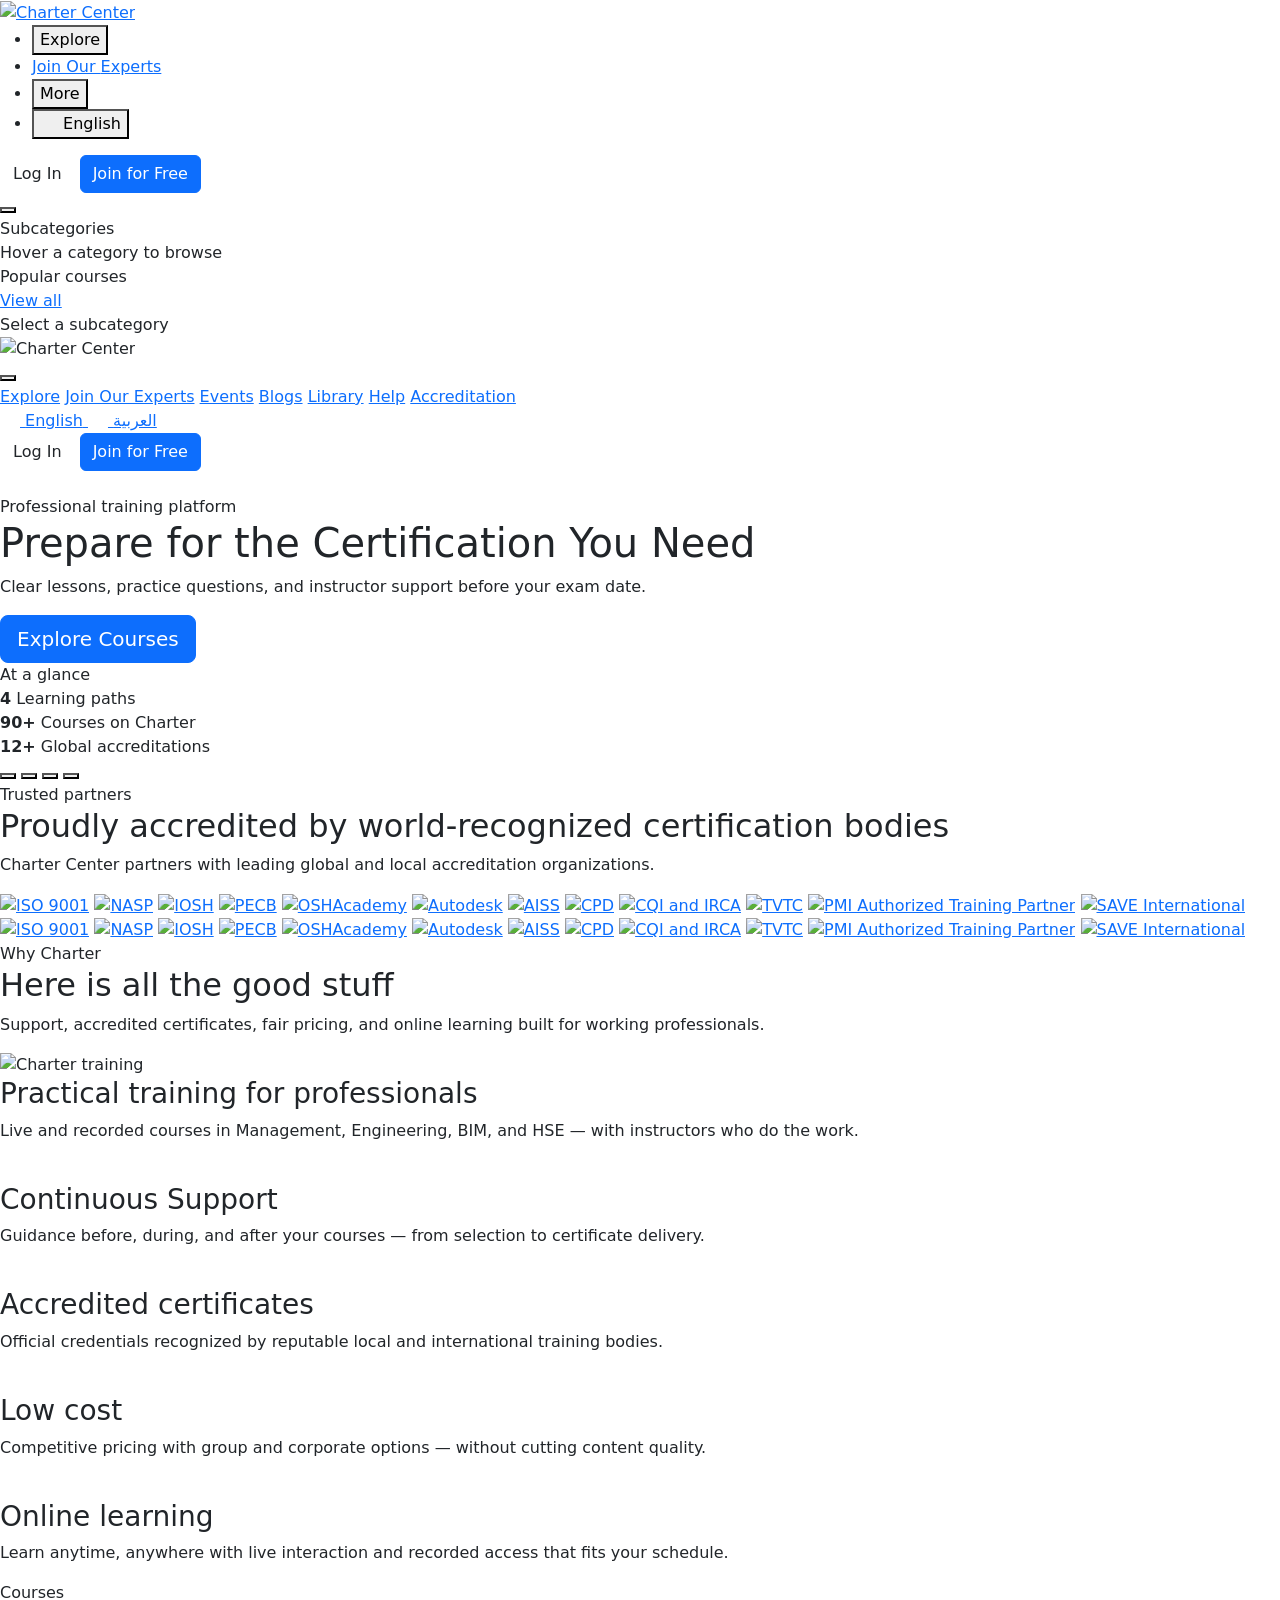
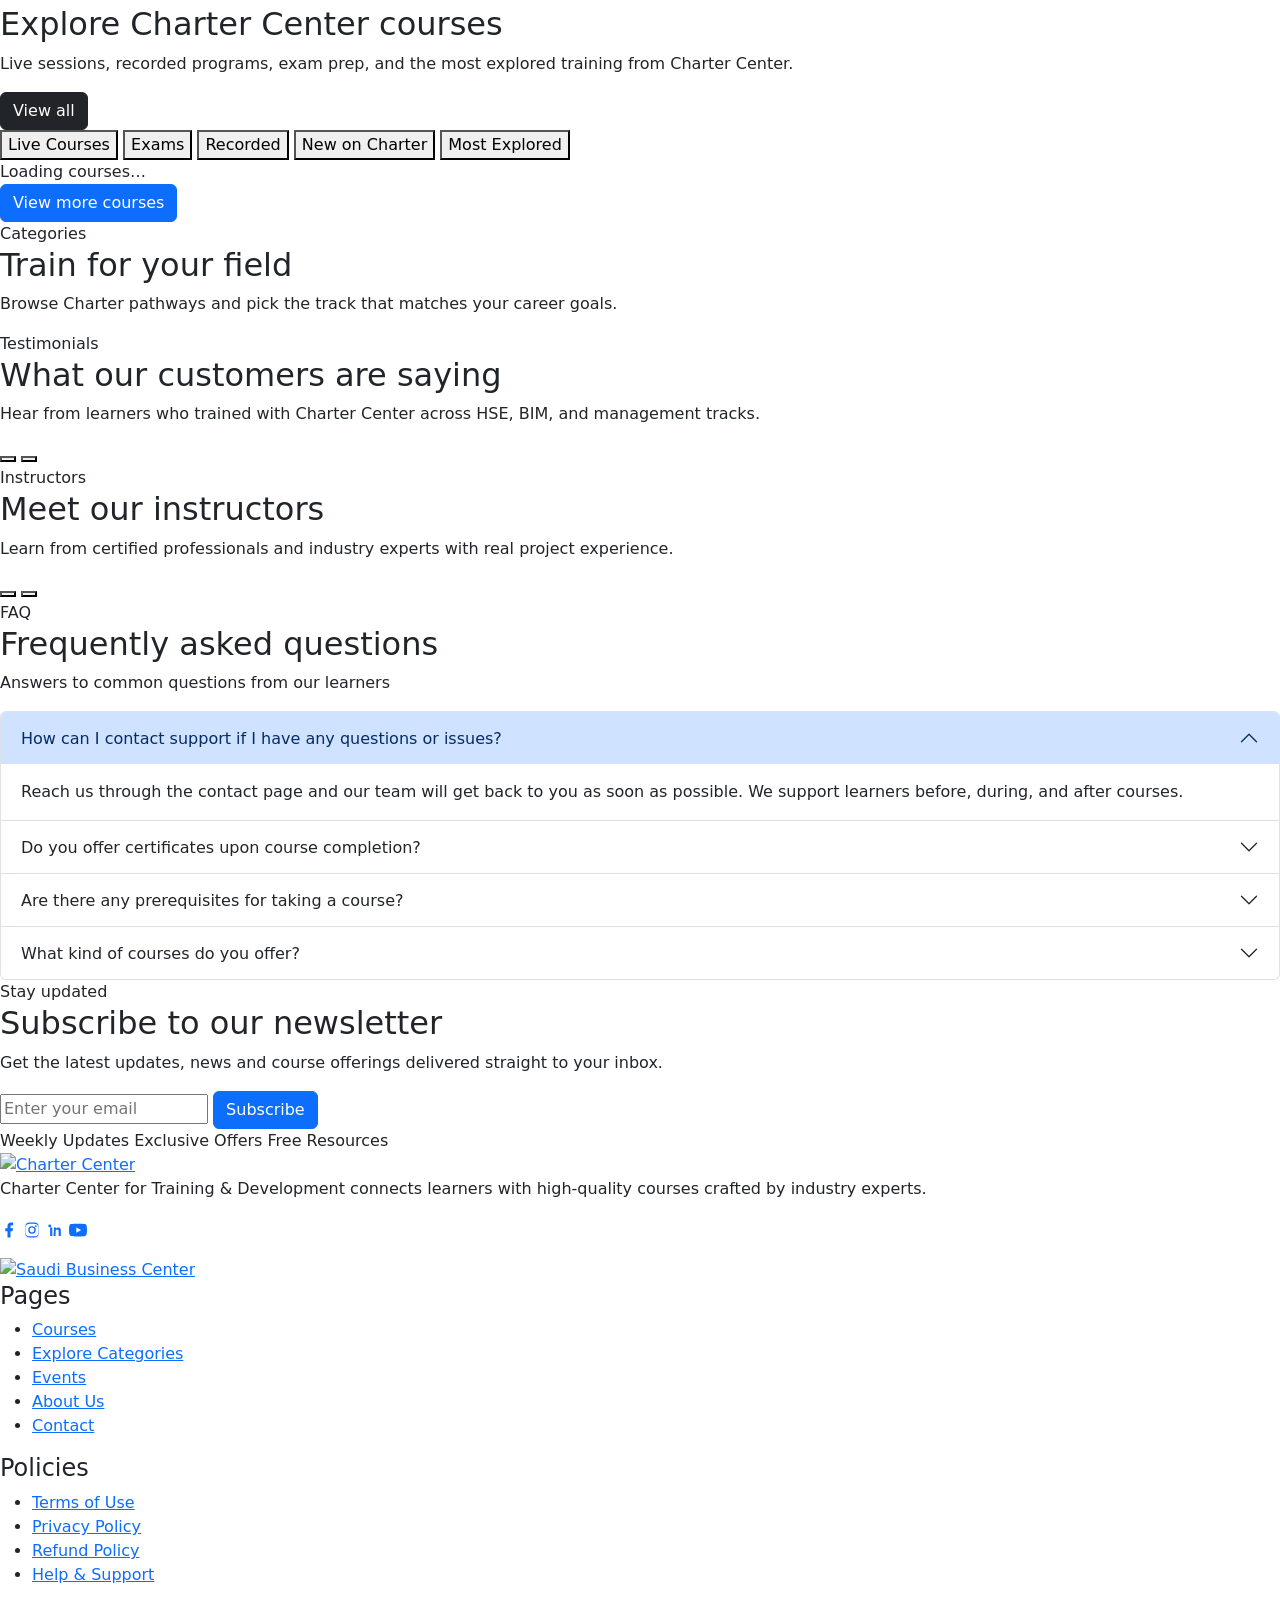
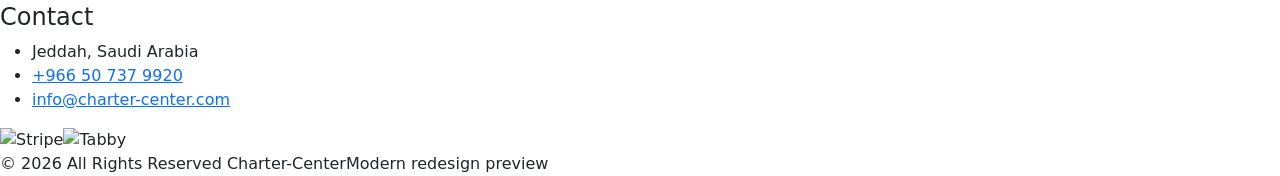
==== commit 1b0003cf: "Add files via upload" ====
--- a/index.html
+++ b/index.html
@@ -77,27 +77,39 @@
   <div class="mobile-nav-backdrop" id="mobileNavBackdrop" aria-hidden="true"></div>
   <aside class="mobile-sidebar" id="mobileNav" aria-hidden="true" aria-label="Menu">
     <div class="mobile-sidebar-head">
-      <a class="logo" href="https://charter-center.com/" target="_blank" rel="noopener"><img src="assets/img/logo.svg" alt="Charter Center" /></a>
+      <div class="mobile-brand">
+        <img src="assets/img/logo.svg" alt="Charter Center" />
+      </div>
       <button type="button" class="mobile-close" id="mobileClose" aria-label="Close menu"><i data-lucide="x"></i></button>
     </div>
     <nav class="mobile-sidebar-nav">
-      <a href="#categories"><i data-lucide="layout-grid"></i><span>Explore</span></a>
-      <a href="https://charter-center.com/join-our-experts" target="_blank" rel="noopener"><i data-lucide="users"></i><span>Join Our Experts</span></a>
-      <a href="https://charter-center.com/events" target="_blank" rel="noopener"><i data-lucide="calendar"></i><span>Events</span></a>
-      <a href="https://charter-center.com/blogs" target="_blank" rel="noopener"><i data-lucide="newspaper"></i><span>Blogs</span></a>
-      <a href="https://charter-center.com/libraries" target="_blank" rel="noopener"><i data-lucide="library"></i><span>Library</span></a>
-      <a href="https://charter-center.com/help" target="_blank" rel="noopener"><i data-lucide="circle-help"></i><span>Help</span></a>
-      <a href="https://charter-center.com/accreditation" target="_blank" rel="noopener"><i data-lucide="badge-check"></i><span>Accreditation</span></a>
+      <a href="#categories"><span class="mnav-ico"><i data-lucide="layout-grid"></i></span><span>Explore</span></a>
+      <a href="https://charter-center.com/join-our-experts" target="_blank" rel="noopener"><span class="mnav-ico"><i data-lucide="users"></i></span><span>Join Our Experts</span></a>
+      <a href="https://charter-center.com/events" target="_blank" rel="noopener"><span class="mnav-ico"><i data-lucide="calendar"></i></span><span>Events</span></a>
+      <a href="https://charter-center.com/blogs" target="_blank" rel="noopener"><span class="mnav-ico"><i data-lucide="newspaper"></i></span><span>Blogs</span></a>
+      <a href="https://charter-center.com/libraries" target="_blank" rel="noopener"><span class="mnav-ico"><i data-lucide="library"></i></span><span>Library</span></a>
+      <a href="https://charter-center.com/help" target="_blank" rel="noopener"><span class="mnav-ico"><i data-lucide="circle-help"></i></span><span>Help</span></a>
+      <a href="https://charter-center.com/accreditation" target="_blank" rel="noopener"><span class="mnav-ico"><i data-lucide="badge-check"></i></span><span>Accreditation</span></a>
     </nav>
-    <div class="mobile-sidebar-tools">
-      <a href="https://charter-center.com/courses/cart" target="_blank" rel="noopener" aria-label="Cart"><i data-lucide="shopping-bag"></i></a>
-      <a href="https://charter-center.com/courses/wishlist" target="_blank" rel="noopener" aria-label="Wishlist"><i data-lucide="heart"></i></a>
-      <a href="https://charter-center.com/language/en" target="_blank" rel="noopener"><img src="https://flagcdn.com/w20/us.png" alt="" width="18" height="12" /> EN</a>
-      <a href="https://charter-center.com/language/ar" target="_blank" rel="noopener"><img src="https://flagcdn.com/w20/sa.png" alt="" width="18" height="12" /> AR</a>
-    </div>
-    <div class="mobile-sidebar-foot">
-      <a class="btn btn-ghost" href="https://charter-center.com/student/login" target="_blank" rel="noopener">Log In</a>
-      <a class="btn btn-primary" href="https://charter-center.com/student/signup" target="_blank" rel="noopener">Join for Free</a>
+    <div class="mobile-sidebar-bottom">
+      <div class="mobile-sidebar-meta">
+        <a href="https://charter-center.com/courses/cart" target="_blank" rel="noopener" aria-label="Cart"><i data-lucide="shopping-bag"></i></a>
+        <a href="https://charter-center.com/courses/wishlist" target="_blank" rel="noopener" aria-label="Wishlist"><i data-lucide="heart"></i></a>
+      </div>
+      <div class="mobile-lang" role="group" aria-label="Language">
+        <a class="is-active" href="https://charter-center.com/language/en" target="_blank" rel="noopener">
+          <img src="https://flagcdn.com/w40/us.png" alt="" width="20" height="14" />
+          <span>English</span>
+        </a>
+        <a href="https://charter-center.com/language/ar" target="_blank" rel="noopener">
+          <img src="https://flagcdn.com/w40/sa.png" alt="" width="20" height="14" />
+          <span>العربية</span>
+        </a>
+      </div>
+      <div class="mobile-sidebar-actions">
+        <a class="btn btn-ghost" href="https://charter-center.com/student/login" target="_blank" rel="noopener">Log In</a>
+        <a class="btn btn-primary" href="https://charter-center.com/student/signup" target="_blank" rel="noopener">Join for Free</a>
+      </div>
     </div>
   </aside>
 
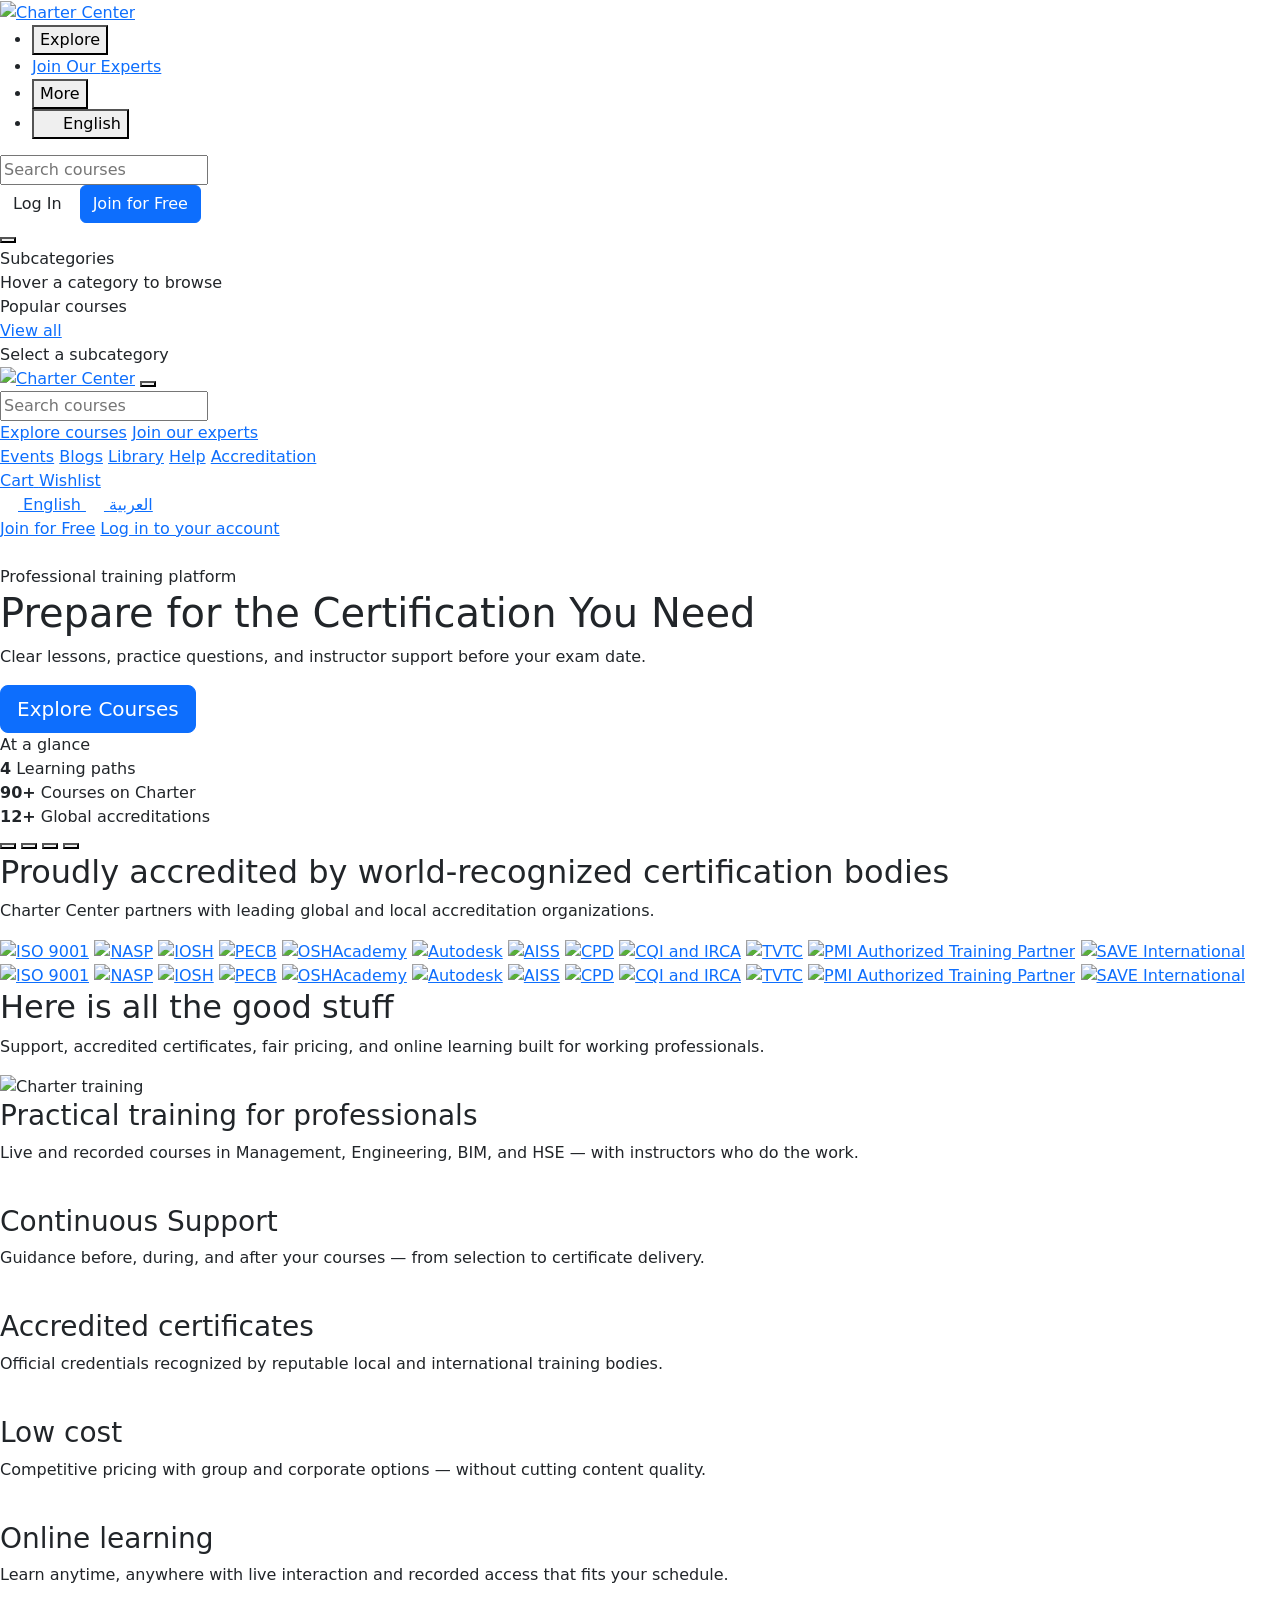
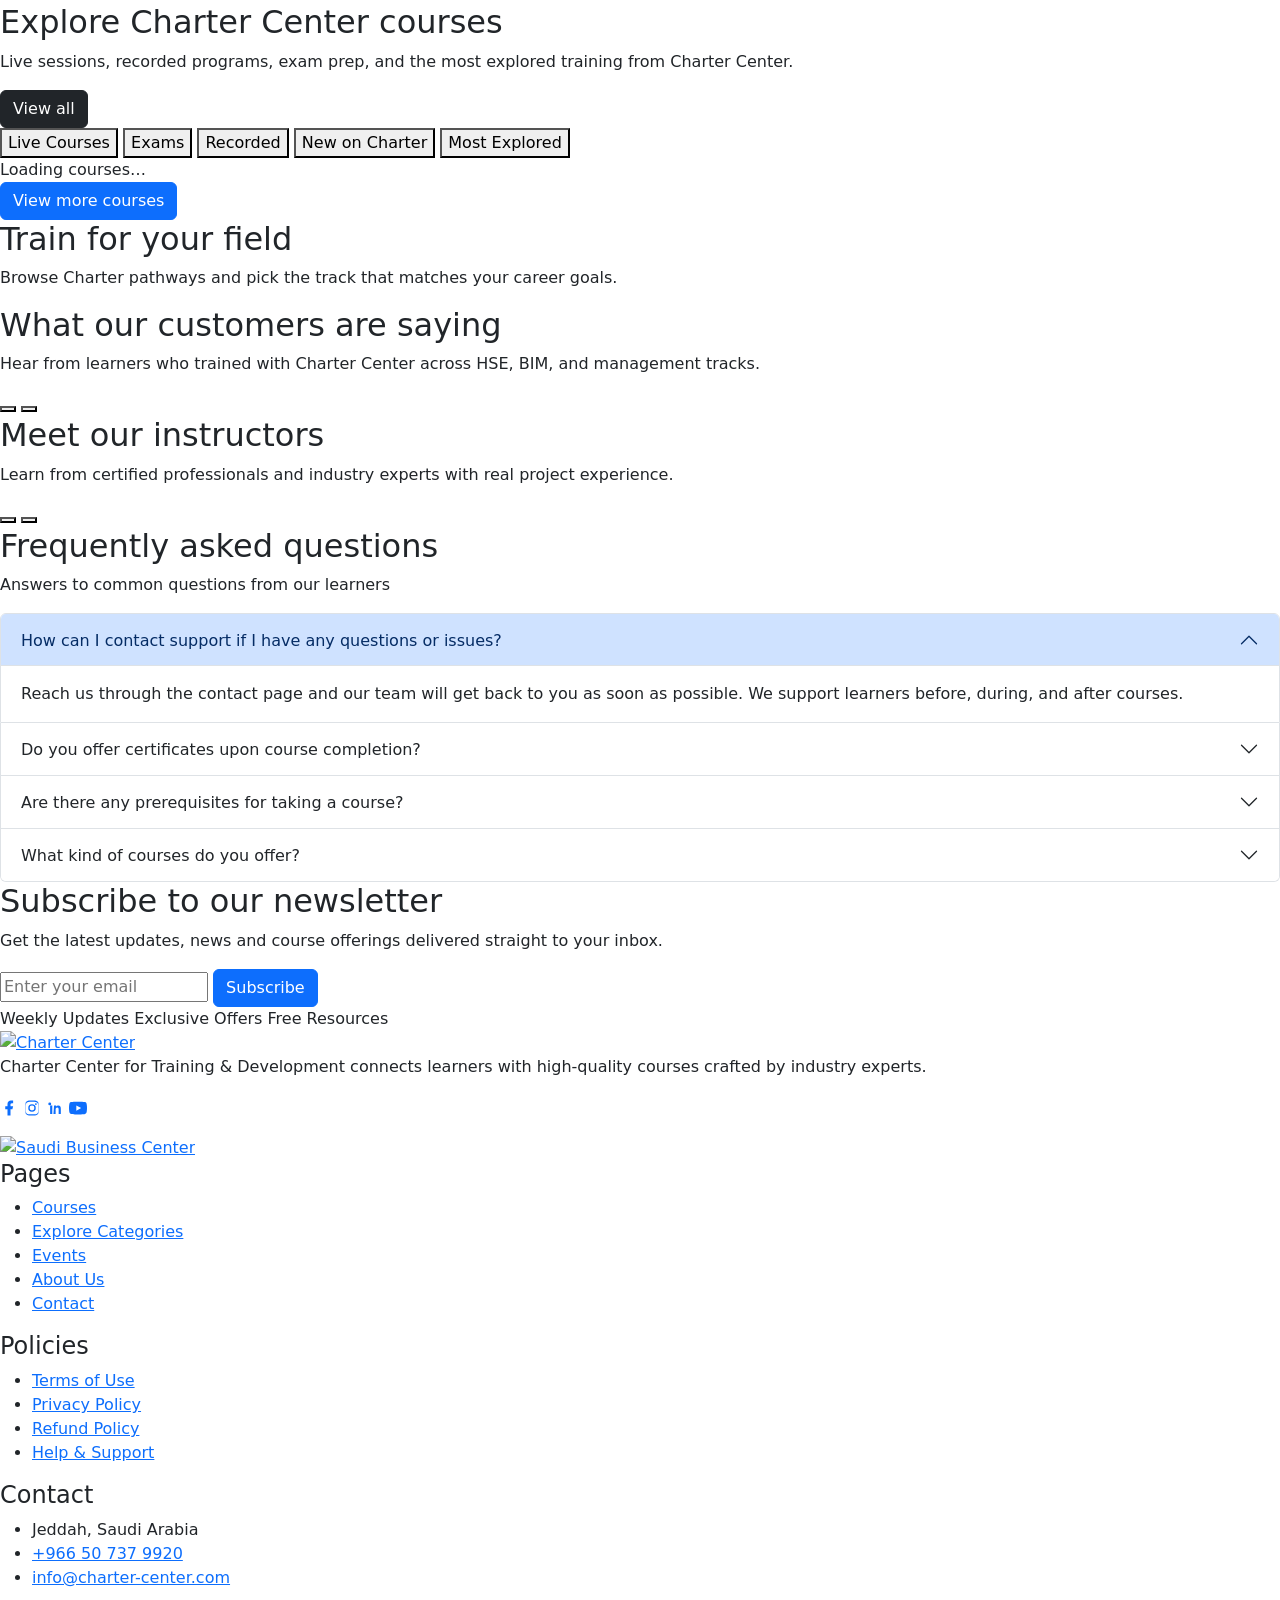
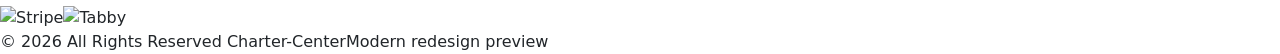
==== commit acfe099e: "Add files via upload" ====
--- a/index.html
+++ b/index.html
@@ -45,11 +45,23 @@
           </div>
         </li>
       </ul>
+      <div class="nav-search" id="navSearch">
+        <label class="visually-hidden" for="navSearchInput">Search courses</label>
+        <div class="nav-search-field">
+          <i data-lucide="search" aria-hidden="true"></i>
+          <input type="search" id="navSearchInput" placeholder="Search courses" autocomplete="off" />
+        </div>
+        <div class="nav-search-panel" id="navSearchPanel" hidden>
+          <p class="nav-search-status" id="navSearchStatus" hidden>Searching…</p>
+          <div class="nav-search-list" id="navSearchList"></div>
+          <p class="nav-search-empty" id="navSearchEmpty" hidden>No courses found</p>
+        </div>
+      </div>
       <div class="nav-actions">
         <a class="nav-icon" href="https://charter-center.com/courses/cart" target="_blank" rel="noopener" aria-label="Cart"><i data-lucide="shopping-bag"></i></a>
         <a class="nav-icon" href="https://charter-center.com/courses/wishlist" target="_blank" rel="noopener" aria-label="Wishlist"><i data-lucide="heart"></i></a>
-        <a class="btn btn-ghost" href="https://charter-center.com/student/login" target="_blank" rel="noopener">Log In</a>
-        <a class="btn btn-primary" href="https://charter-center.com/student/signup" target="_blank" rel="noopener">Join for Free</a>
+        <a class="btn btn-ghost" href="login.html">Log In</a>
+        <a class="btn btn-primary" href="signup.html">Join for Free</a>
       </div>
       <button class="menu-toggle" id="menuBtn" type="button" aria-label="Menu" aria-expanded="false" aria-controls="mobileNav"><i data-lucide="menu"></i></button>
     </div>
@@ -76,40 +88,65 @@
   </div>
   <div class="mobile-nav-backdrop" id="mobileNavBackdrop" aria-hidden="true"></div>
   <aside class="mobile-sidebar" id="mobileNav" aria-hidden="true" aria-label="Menu">
-    <div class="mobile-sidebar-head">
-      <div class="mobile-brand">
-        <img src="assets/img/logo.svg" alt="Charter Center" />
-      </div>
-      <button type="button" class="mobile-close" id="mobileClose" aria-label="Close menu"><i data-lucide="x"></i></button>
-    </div>
-    <nav class="mobile-sidebar-nav">
-      <a href="#categories"><span class="mnav-ico"><i data-lucide="layout-grid"></i></span><span>Explore</span></a>
-      <a href="https://charter-center.com/join-our-experts" target="_blank" rel="noopener"><span class="mnav-ico"><i data-lucide="users"></i></span><span>Join Our Experts</span></a>
-      <a href="https://charter-center.com/events" target="_blank" rel="noopener"><span class="mnav-ico"><i data-lucide="calendar"></i></span><span>Events</span></a>
-      <a href="https://charter-center.com/blogs" target="_blank" rel="noopener"><span class="mnav-ico"><i data-lucide="newspaper"></i></span><span>Blogs</span></a>
-      <a href="https://charter-center.com/libraries" target="_blank" rel="noopener"><span class="mnav-ico"><i data-lucide="library"></i></span><span>Library</span></a>
-      <a href="https://charter-center.com/help" target="_blank" rel="noopener"><span class="mnav-ico"><i data-lucide="circle-help"></i></span><span>Help</span></a>
-      <a href="https://charter-center.com/accreditation" target="_blank" rel="noopener"><span class="mnav-ico"><i data-lucide="badge-check"></i></span><span>Accreditation</span></a>
-    </nav>
-    <div class="mobile-sidebar-bottom">
-      <div class="mobile-sidebar-meta">
-        <a href="https://charter-center.com/courses/cart" target="_blank" rel="noopener" aria-label="Cart"><i data-lucide="shopping-bag"></i></a>
-        <a href="https://charter-center.com/courses/wishlist" target="_blank" rel="noopener" aria-label="Wishlist"><i data-lucide="heart"></i></a>
-      </div>
+    <div class="mobile-sidebar-inner">
+      <div class="mobile-sidebar-glow" aria-hidden="true"></div>
+      <header class="mobile-sidebar-head">
+        <a class="mobile-brand" href="index.html"><img src="assets/img/logo.svg" alt="Charter Center" /></a>
+        <button type="button" class="mobile-close" id="mobileClose" aria-label="Close menu"><i data-lucide="x"></i></button>
+      </header>
+
+      <div class="mobile-sidebar-search">
+        <label class="visually-hidden" for="mobileSidebarSearch">Search courses</label>
+        <div class="mobile-search-field">
+          <i data-lucide="search" aria-hidden="true"></i>
+          <input type="search" id="mobileSidebarSearch" placeholder="Search courses" autocomplete="off" enterkeyhint="search" />
+        </div>
+        <div class="mobile-search-panel" id="mobileSearchPanel" hidden>
+          <p class="mobile-search-status" id="mobileSearchStatus" hidden>Searching…</p>
+          <div class="mobile-search-list" id="mobileSearchList"></div>
+          <p class="mobile-search-empty" id="mobileSearchEmpty" hidden>No courses found</p>
+        </div>
+      </div>
+
+      <nav class="mobile-nav-block" aria-label="Primary">
+        <a class="mobile-nav-featured" href="#categories"><span class="mobile-nav-ico"><i data-lucide="layout-grid"></i></span><span>Explore courses</span></a>
+        <a class="mobile-nav-featured" href="https://charter-center.com/join-our-experts" target="_blank" rel="noopener"><span class="mobile-nav-ico"><i data-lucide="users"></i></span><span>Join our experts</span></a>
+      </nav>
+
+      <div class="mobile-nav-divider" role="presentation"></div>
+
+      <nav class="mobile-nav-block mobile-nav-secondary" aria-label="Site">
+        <a href="https://charter-center.com/events" target="_blank" rel="noopener"><span class="mobile-nav-ico"><i data-lucide="calendar"></i></span><span>Events</span></a>
+        <a href="https://charter-center.com/blogs" target="_blank" rel="noopener"><span class="mobile-nav-ico"><i data-lucide="newspaper"></i></span><span>Blogs</span></a>
+        <a href="https://charter-center.com/libraries" target="_blank" rel="noopener"><span class="mobile-nav-ico"><i data-lucide="library"></i></span><span>Library</span></a>
+        <a href="https://charter-center.com/help" target="_blank" rel="noopener"><span class="mobile-nav-ico"><i data-lucide="circle-help"></i></span><span>Help</span></a>
+        <a href="https://charter-center.com/accreditation" target="_blank" rel="noopener"><span class="mobile-nav-ico"><i data-lucide="badge-check"></i></span><span>Accreditation</span></a>
+      </nav>
+
+      <div class="mobile-sidebar-util">
+        <a href="https://charter-center.com/courses/cart" target="_blank" rel="noopener">
+          <span class="mobile-nav-ico"><i data-lucide="shopping-bag"></i></span>
+          <span>Cart</span>
+        </a>
+        <a href="https://charter-center.com/courses/wishlist" target="_blank" rel="noopener">
+          <span class="mobile-nav-ico"><i data-lucide="heart"></i></span>
+          <span>Wishlist</span>
+        </a>
+      </div>
+
       <div class="mobile-lang" role="group" aria-label="Language">
         <a class="is-active" href="https://charter-center.com/language/en" target="_blank" rel="noopener">
-          <img src="https://flagcdn.com/w40/us.png" alt="" width="20" height="14" />
-          <span>English</span>
+          <img src="https://flagcdn.com/w40/us.png" alt="" width="18" height="13" /> English
         </a>
         <a href="https://charter-center.com/language/ar" target="_blank" rel="noopener">
-          <img src="https://flagcdn.com/w40/sa.png" alt="" width="20" height="14" />
-          <span>العربية</span>
+          <img src="https://flagcdn.com/w40/sa.png" alt="" width="18" height="13" /> العربية
         </a>
       </div>
-      <div class="mobile-sidebar-actions">
-        <a class="btn btn-ghost" href="https://charter-center.com/student/login" target="_blank" rel="noopener">Log In</a>
-        <a class="btn btn-primary" href="https://charter-center.com/student/signup" target="_blank" rel="noopener">Join for Free</a>
-      </div>
+
+      <footer class="mobile-sidebar-foot">
+        <a class="mobile-foot-primary" href="signup.html">Join for Free</a>
+        <a class="mobile-foot-secondary" href="login.html">Log in to your account</a>
+      </footer>
     </div>
   </aside>
 
@@ -163,7 +200,6 @@
 
   <section class="partners" id="accreditation">
     <div class="wrap partners-head">
-      <div class="kicker">Trusted partners</div>
       <h2>Proudly accredited by world-recognized certification bodies</h2>
       <p>Charter Center partners with leading global and local accreditation organizations.</p>
     </div>
@@ -204,7 +240,6 @@
     <div class="wrap">
       <div class="section-head reveal">
         <div>
-          <div class="kicker">Why Charter</div>
           <h2>Here is all the good stuff</h2>
           <p>Support, accredited certificates, fair pricing, and online learning built for working professionals.</p>
         </div>
@@ -231,7 +266,6 @@
     <div class="wrap">
       <div class="section-head reveal">
         <div>
-          <div class="kicker">Courses</div>
           <h2>Explore Charter Center courses</h2>
           <p>Live sessions, recorded programs, exam prep, and the most explored training from Charter Center.</p>
         </div>
@@ -253,7 +287,6 @@
     <div class="wrap">
       <div class="section-head reveal">
         <div>
-          <div class="kicker">Categories</div>
           <h2>Train for your field</h2>
           <p>Browse Charter pathways and pick the track that matches your career goals.</p>
         </div>
@@ -266,7 +299,6 @@
     <div class="wrap">
       <div class="section-head reveal slider-head">
         <div>
-          <div class="kicker">Testimonials</div>
           <h2>What our customers are saying</h2>
           <p>Hear from learners who trained with Charter Center across HSE, BIM, and management tracks.</p>
         </div>
@@ -285,7 +317,6 @@
     <div class="wrap">
       <div class="section-head reveal slider-head">
         <div>
-          <div class="kicker">Instructors</div>
           <h2>Meet our instructors</h2>
           <p>Learn from certified professionals and industry experts with real project experience.</p>
         </div>
@@ -303,7 +334,6 @@
   <section class="section section-muted" id="faq">
     <div class="wrap">
       <div class="section-head center reveal">
-        <div class="kicker">FAQ</div>
         <h2 class="section-title">Frequently asked questions</h2>
         <p class="section-sub">Answers to common questions from our learners</p>
       </div>
@@ -319,7 +349,6 @@
   <section class="section newsletter" id="newsletter">
     <div class="wrap">
       <div class="section-head center reveal">
-        <div class="kicker">Stay updated</div>
         <h2 class="section-title">Subscribe to our newsletter</h2>
         <p class="section-sub">Get the latest updates, news and course offerings delivered straight to your inbox.</p>
       </div>
@@ -338,7 +367,7 @@
   <footer class="footer">
     <div class="wrap">
       <div class="footer-grid">
-        <div>
+        <div class="footer-brand">
           <a class="logo" href="https://charter-center.com/" target="_blank" rel="noopener"><img src="assets/img/logo.svg" alt="Charter Center" /></a>
           <p>Charter Center for Training &amp; Development connects learners with high-quality courses crafted by industry experts.</p>
           <div class="socials">
@@ -349,20 +378,20 @@
           </div>
           <div class="sbc mt-3"><a href="https://eauthenticate.saudibusiness.gov.sa/inquiry?certificateRefID=0000183242" target="_blank" rel="noopener"><img src="https://cdn.salla.network/images/sbc.png?v=2.0.5" alt="Saudi Business Center" /></a></div>
         </div>
-        <div><h4>Pages</h4><ul>
+        <div class="footer-pages"><h4>Pages</h4><ul>
           <li><a href="#courses">Courses</a></li>
           <li><a href="#categories">Explore Categories</a></li>
           <li><a href="https://charter-center.com/events" target="_blank" rel="noopener">Events</a></li>
           <li><a href="https://charter-center.com/about-us" target="_blank" rel="noopener">About Us</a></li>
           <li><a href="https://charter-center.com/contact-us" target="_blank" rel="noopener">Contact</a></li>
         </ul></div>
-        <div><h4>Policies</h4><ul>
+        <div class="footer-policies"><h4>Policies</h4><ul>
           <li><a href="https://charter-center.com/" target="_blank" rel="noopener">Terms of Use</a></li>
           <li><a href="https://charter-center.com/" target="_blank" rel="noopener">Privacy Policy</a></li>
           <li><a href="https://charter-center.com/" target="_blank" rel="noopener">Refund Policy</a></li>
           <li><a href="https://charter-center.com/help" target="_blank" rel="noopener">Help &amp; Support</a></li>
         </ul></div>
-        <div><h4>Contact</h4><ul>
+        <div class="footer-contact"><h4>Contact</h4><ul>
           <li>Jeddah, Saudi Arabia</li>
           <li><a href="tel:+966507379920">+966 50 737 9920</a></li>
           <li><a href="mailto:info@charter-center.com">info@charter-center.com</a></li>
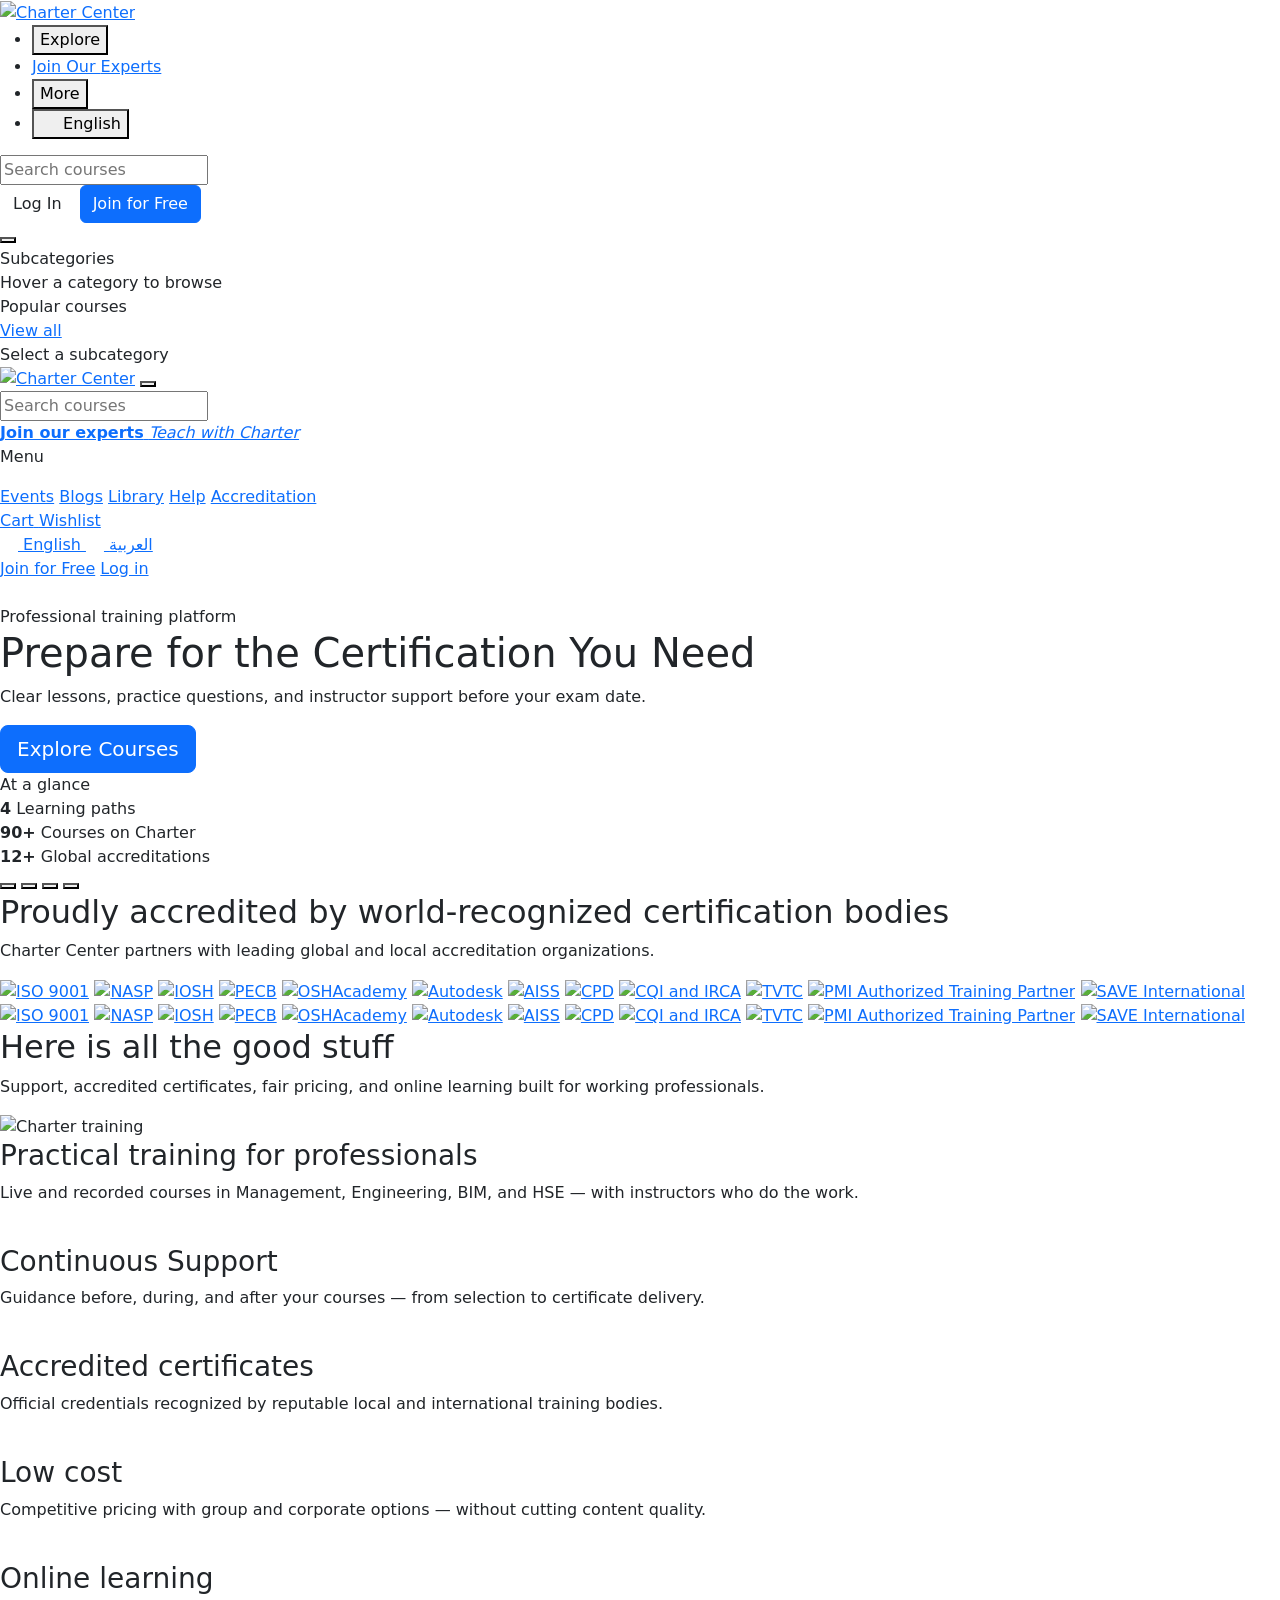
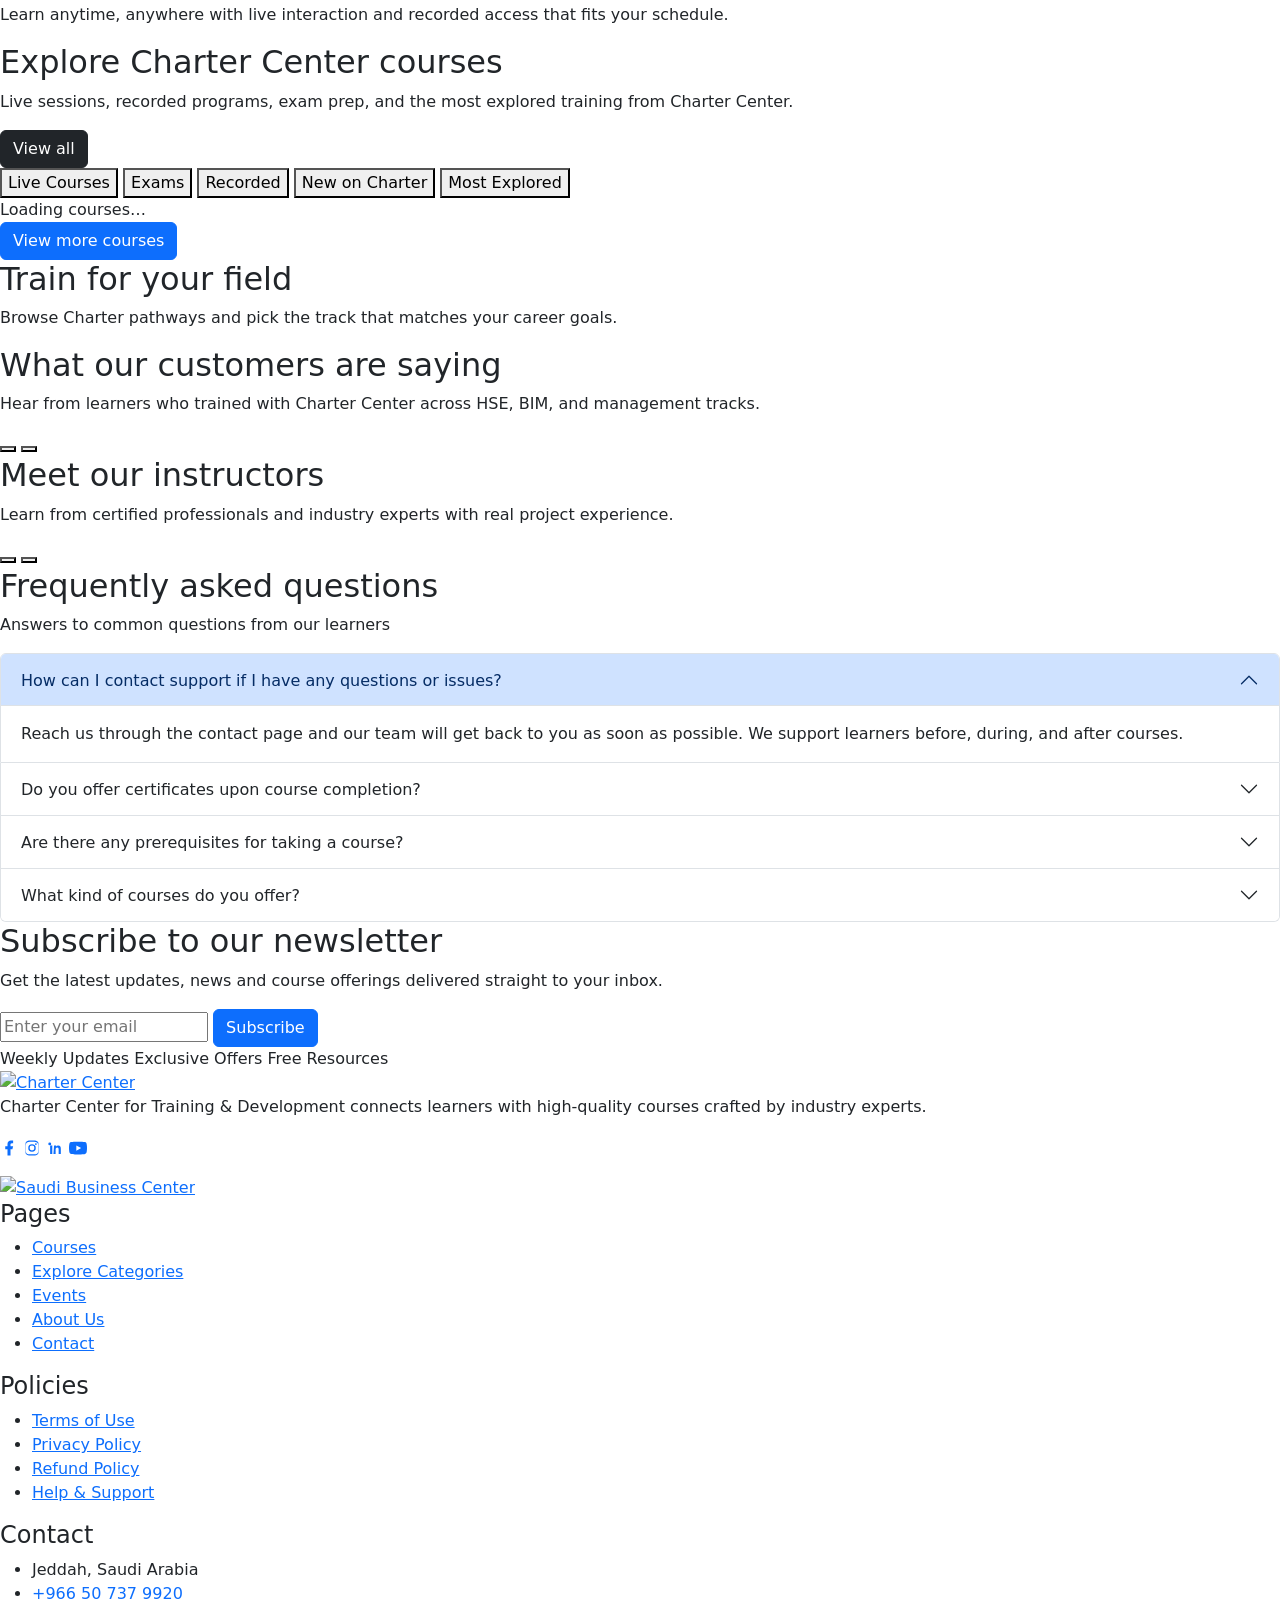
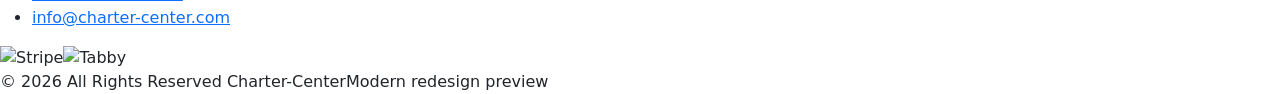
==== commit a35a1d20: "Add files via upload" ====
--- a/index.html
+++ b/index.html
@@ -89,7 +89,6 @@
   <div class="mobile-nav-backdrop" id="mobileNavBackdrop" aria-hidden="true"></div>
   <aside class="mobile-sidebar" id="mobileNav" aria-hidden="true" aria-label="Menu">
     <div class="mobile-sidebar-inner">
-      <div class="mobile-sidebar-glow" aria-hidden="true"></div>
       <header class="mobile-sidebar-head">
         <a class="mobile-brand" href="index.html"><img src="assets/img/logo.svg" alt="Charter Center" /></a>
         <button type="button" class="mobile-close" id="mobileClose" aria-label="Close menu"><i data-lucide="x"></i></button>
@@ -108,44 +107,51 @@
         </div>
       </div>
 
-      <nav class="mobile-nav-block" aria-label="Primary">
-        <a class="mobile-nav-featured" href="#categories"><span class="mobile-nav-ico"><i data-lucide="layout-grid"></i></span><span>Explore courses</span></a>
-        <a class="mobile-nav-featured" href="https://charter-center.com/join-our-experts" target="_blank" rel="noopener"><span class="mobile-nav-ico"><i data-lucide="users"></i></span><span>Join our experts</span></a>
-      </nav>
-
-      <div class="mobile-nav-divider" role="presentation"></div>
-
-      <nav class="mobile-nav-block mobile-nav-secondary" aria-label="Site">
-        <a href="https://charter-center.com/events" target="_blank" rel="noopener"><span class="mobile-nav-ico"><i data-lucide="calendar"></i></span><span>Events</span></a>
-        <a href="https://charter-center.com/blogs" target="_blank" rel="noopener"><span class="mobile-nav-ico"><i data-lucide="newspaper"></i></span><span>Blogs</span></a>
-        <a href="https://charter-center.com/libraries" target="_blank" rel="noopener"><span class="mobile-nav-ico"><i data-lucide="library"></i></span><span>Library</span></a>
-        <a href="https://charter-center.com/help" target="_blank" rel="noopener"><span class="mobile-nav-ico"><i data-lucide="circle-help"></i></span><span>Help</span></a>
-        <a href="https://charter-center.com/accreditation" target="_blank" rel="noopener"><span class="mobile-nav-ico"><i data-lucide="badge-check"></i></span><span>Accreditation</span></a>
-      </nav>
-
-      <div class="mobile-sidebar-util">
-        <a href="https://charter-center.com/courses/cart" target="_blank" rel="noopener">
-          <span class="mobile-nav-ico"><i data-lucide="shopping-bag"></i></span>
-          <span>Cart</span>
-        </a>
-        <a href="https://charter-center.com/courses/wishlist" target="_blank" rel="noopener">
-          <span class="mobile-nav-ico"><i data-lucide="heart"></i></span>
-          <span>Wishlist</span>
-        </a>
-      </div>
-
-      <div class="mobile-lang" role="group" aria-label="Language">
-        <a class="is-active" href="https://charter-center.com/language/en" target="_blank" rel="noopener">
-          <img src="https://flagcdn.com/w40/us.png" alt="" width="18" height="13" /> English
-        </a>
-        <a href="https://charter-center.com/language/ar" target="_blank" rel="noopener">
-          <img src="https://flagcdn.com/w40/sa.png" alt="" width="18" height="13" /> العربية
-        </a>
+      <div class="mobile-sidebar-body">
+        <nav class="mobile-nav-primary" aria-label="Primary">
+          <a class="mobile-nav-featured" href="https://charter-center.com/join-our-experts" target="_blank" rel="noopener">
+            <span class="mobile-nav-ico"><i data-lucide="users"></i></span>
+            <span class="mobile-nav-copy">
+              <strong>Join our experts</strong>
+              <em>Teach with Charter</em>
+            </span>
+            <i data-lucide="chevron-right" class="mobile-nav-chevron"></i>
+          </a>
+        </nav>
+
+        <p class="mobile-section-label">Menu</p>
+        <nav class="mobile-nav-list" aria-label="Site">
+          <a href="https://charter-center.com/events" target="_blank" rel="noopener"><span class="mobile-nav-ico"><i data-lucide="calendar"></i></span><span>Events</span><i data-lucide="chevron-right" class="mobile-nav-chevron"></i></a>
+          <a href="https://charter-center.com/blogs" target="_blank" rel="noopener"><span class="mobile-nav-ico"><i data-lucide="newspaper"></i></span><span>Blogs</span><i data-lucide="chevron-right" class="mobile-nav-chevron"></i></a>
+          <a href="https://charter-center.com/libraries" target="_blank" rel="noopener"><span class="mobile-nav-ico"><i data-lucide="library"></i></span><span>Library</span><i data-lucide="chevron-right" class="mobile-nav-chevron"></i></a>
+          <a href="https://charter-center.com/help" target="_blank" rel="noopener"><span class="mobile-nav-ico"><i data-lucide="circle-help"></i></span><span>Help</span><i data-lucide="chevron-right" class="mobile-nav-chevron"></i></a>
+          <a href="https://charter-center.com/accreditation" target="_blank" rel="noopener"><span class="mobile-nav-ico"><i data-lucide="badge-check"></i></span><span>Accreditation</span><i data-lucide="chevron-right" class="mobile-nav-chevron"></i></a>
+        </nav>
+
+        <div class="mobile-sidebar-util">
+          <a href="https://charter-center.com/courses/cart" target="_blank" rel="noopener">
+            <span class="mobile-nav-ico"><i data-lucide="shopping-bag"></i></span>
+            <span>Cart</span>
+          </a>
+          <a href="https://charter-center.com/courses/wishlist" target="_blank" rel="noopener">
+            <span class="mobile-nav-ico"><i data-lucide="heart"></i></span>
+            <span>Wishlist</span>
+          </a>
+        </div>
+
+        <div class="mobile-lang" role="group" aria-label="Language">
+          <a class="is-active" href="https://charter-center.com/language/en" target="_blank" rel="noopener">
+            <img src="https://flagcdn.com/w40/us.png" alt="" width="18" height="13" /> English
+          </a>
+          <a href="https://charter-center.com/language/ar" target="_blank" rel="noopener">
+            <img src="https://flagcdn.com/w40/sa.png" alt="" width="18" height="13" /> العربية
+          </a>
+        </div>
       </div>
 
       <footer class="mobile-sidebar-foot">
         <a class="mobile-foot-primary" href="signup.html">Join for Free</a>
-        <a class="mobile-foot-secondary" href="login.html">Log in to your account</a>
+        <a class="mobile-foot-secondary" href="login.html">Log in</a>
       </footer>
     </div>
   </aside>
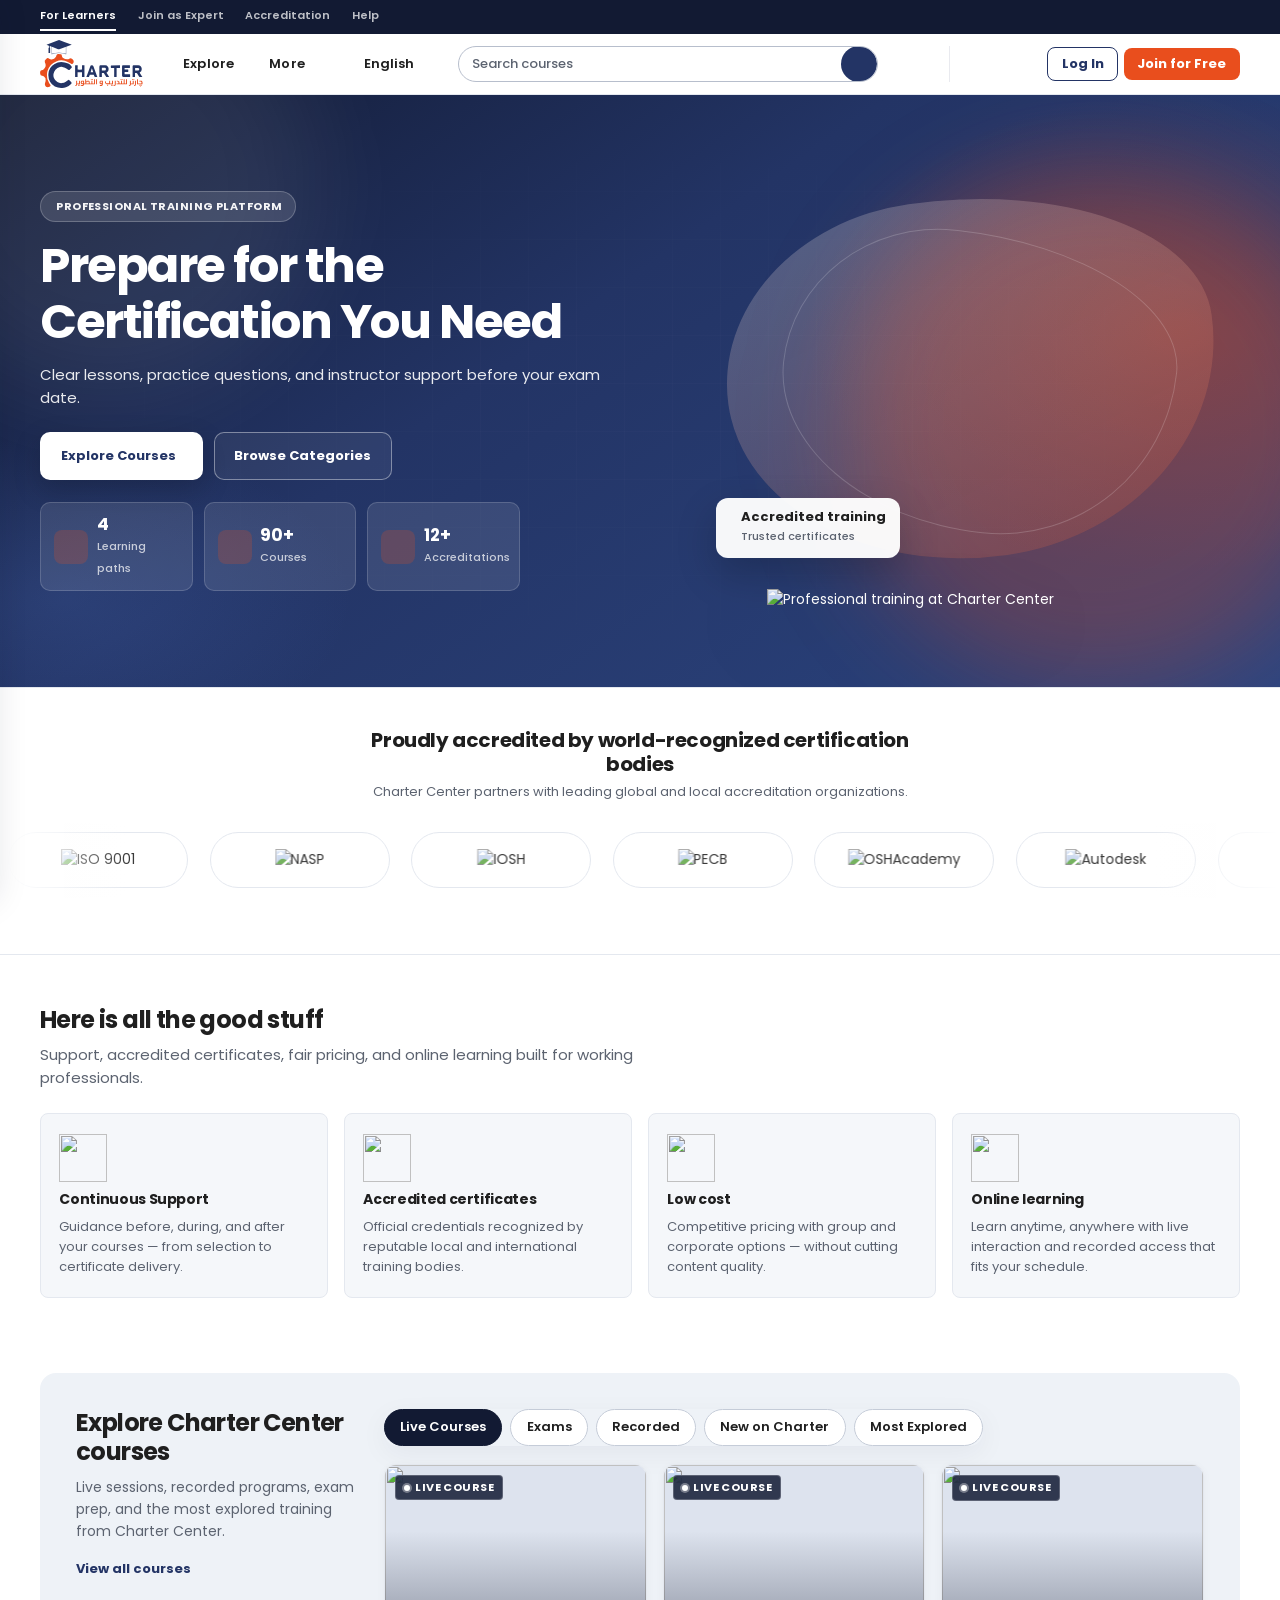
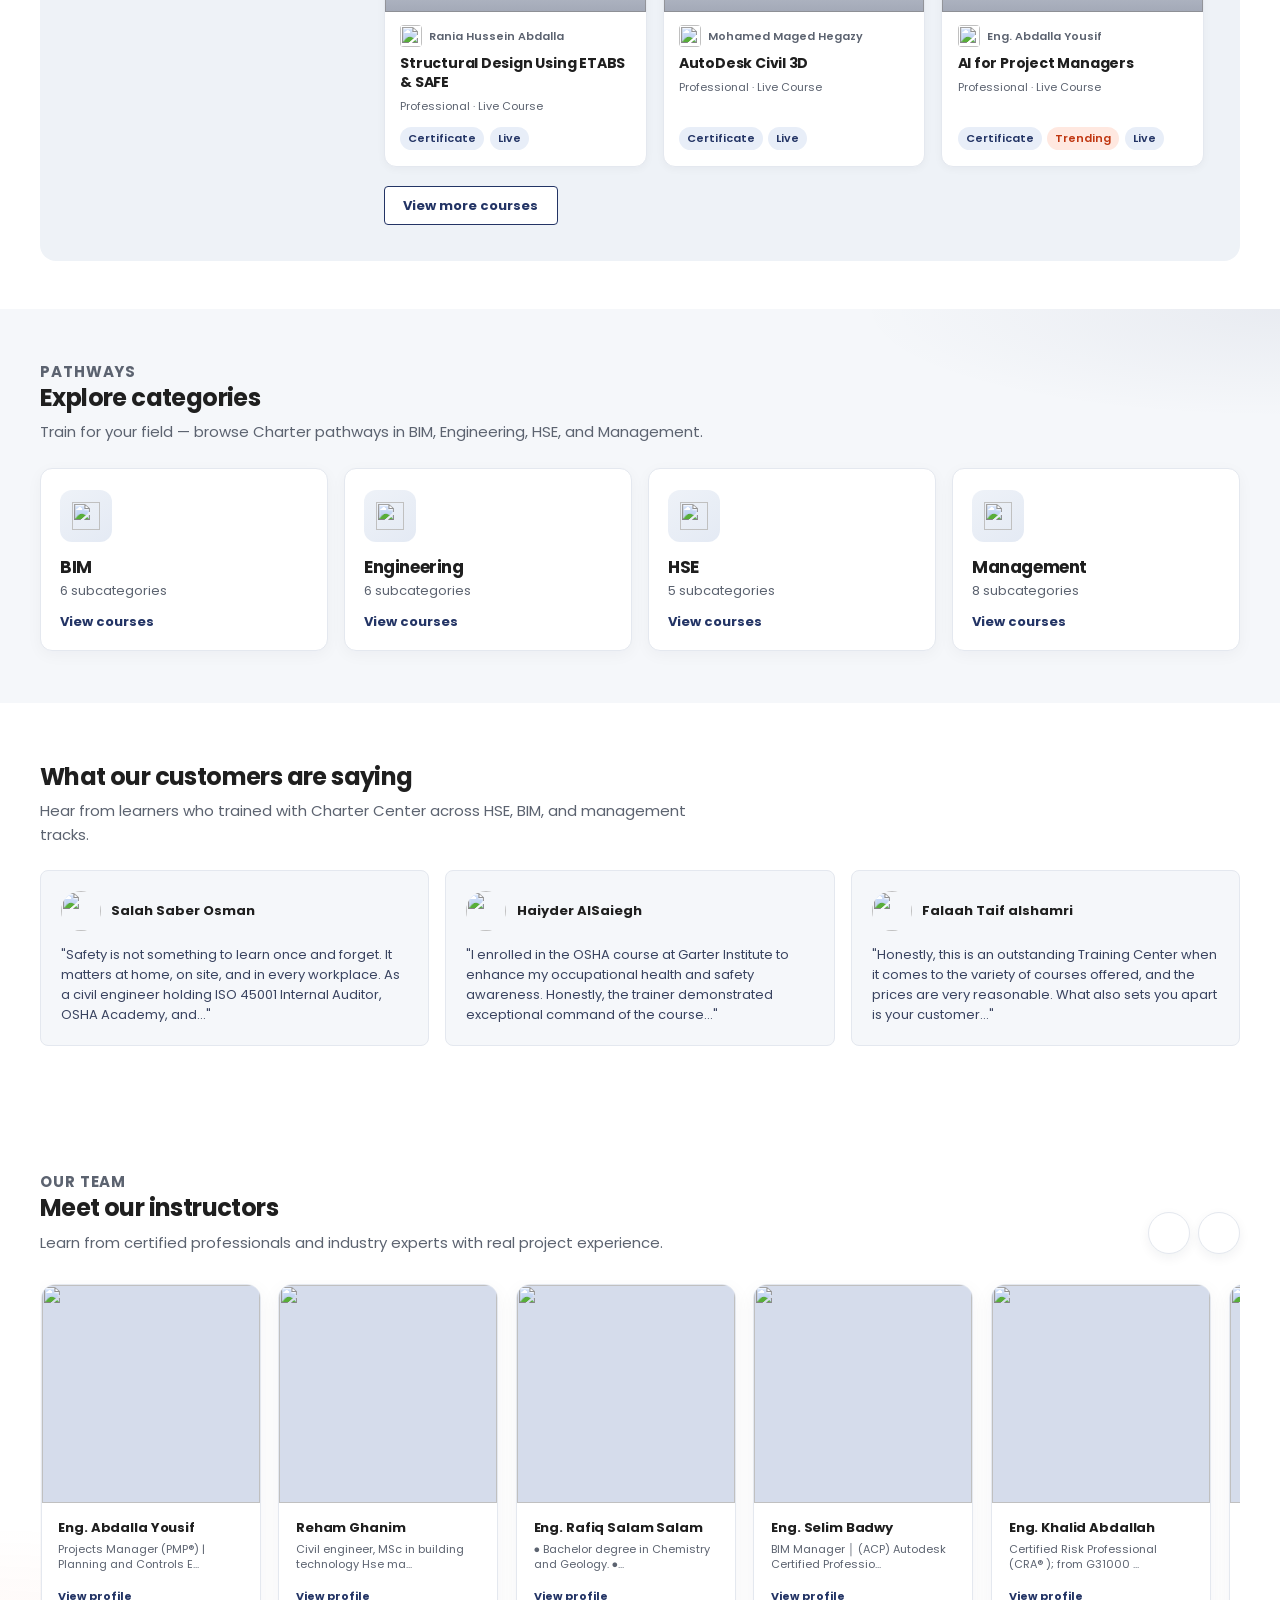
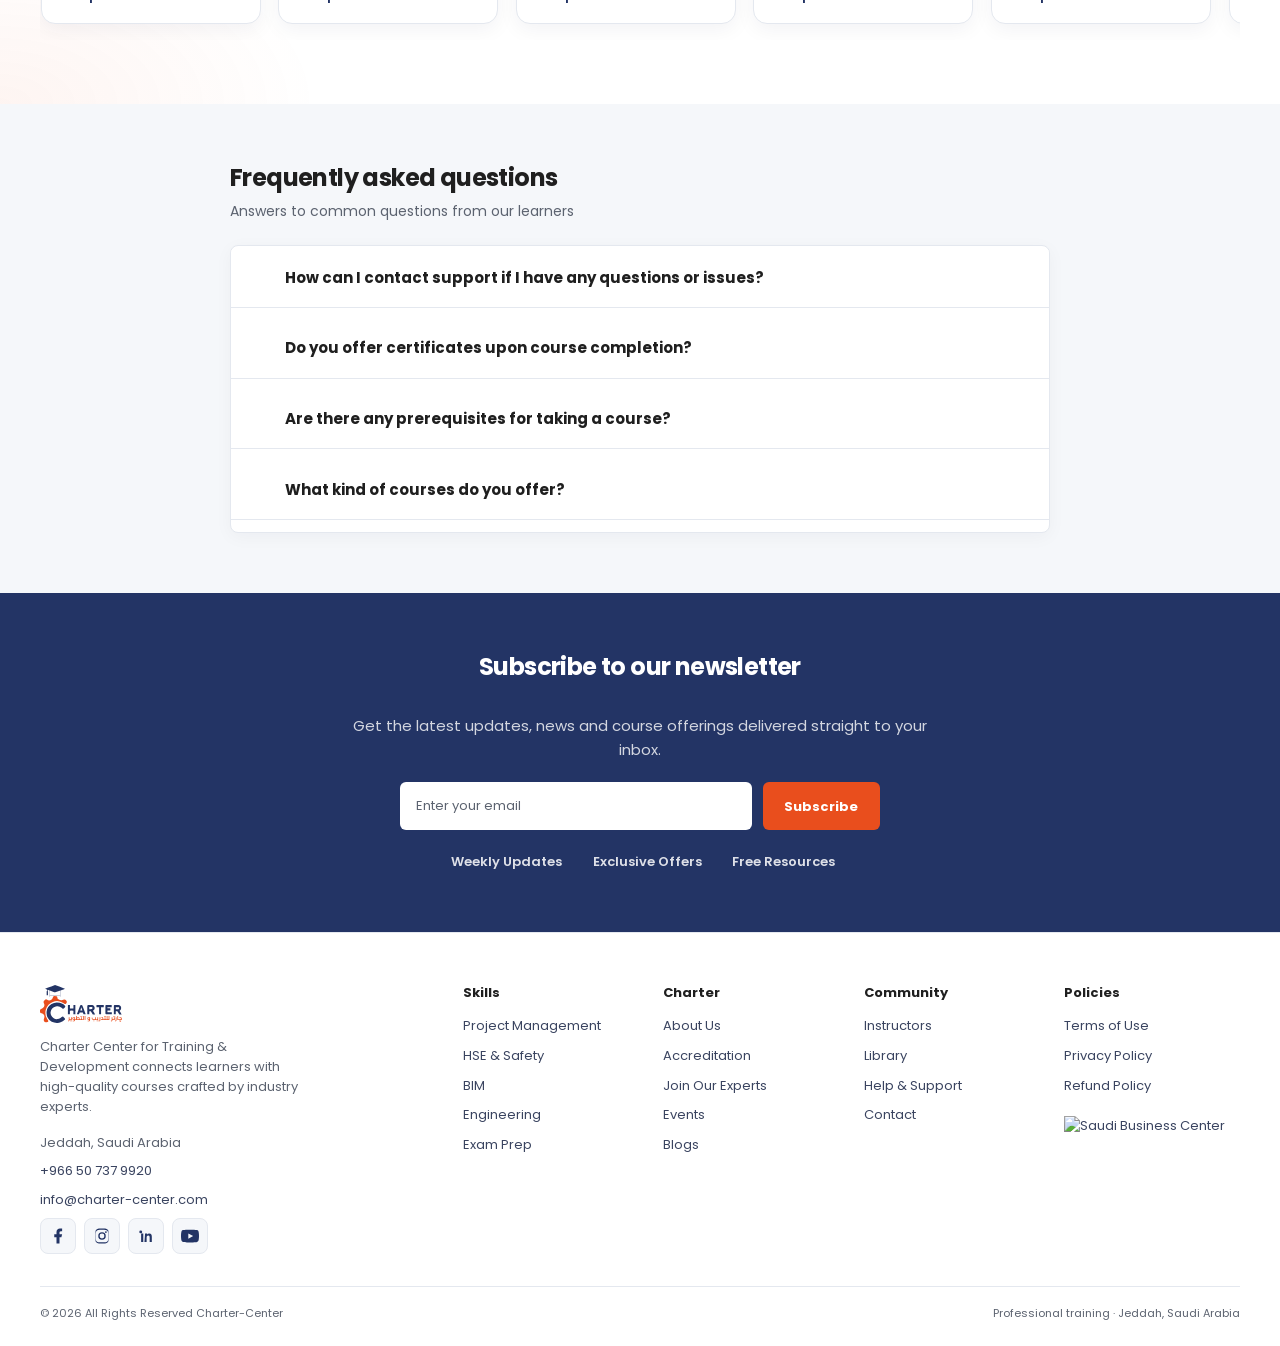
==== commit 899a5fa3: "wp" ====
--- a/index.html
+++ b/index.html
@@ -7,22 +7,34 @@
   <meta name="description" content="Modern Charter Center landing: live, recorded, and exam courses in BIM, Engineering, HSE, and Management." />
   <link rel="preconnect" href="https://fonts.googleapis.com" />
   <link rel="preconnect" href="https://fonts.gstatic.com" crossorigin />
-  <link href="https://fonts.googleapis.com/css2?family=DM+Sans:ital,opsz,wght@0,9..40,400;0,9..40,500;0,9..40,600;0,9..40,700;1,9..40,400&display=swap" rel="stylesheet" />
+  <link href="https://fonts.googleapis.com/css2?family=Poppins:ital,wght@0,400;0,500;0,600;0,700;1,400&display=swap" rel="stylesheet" />
   <link href="https://cdn.jsdelivr.net/npm/bootstrap@5.3.3/dist/css/bootstrap.min.css" rel="stylesheet" />
   <link href="assets/css/main.css" rel="stylesheet" />
+  <link href="assets/css/home-coursera.css" rel="stylesheet" />
   <link rel="icon" href="https://charter-center.com/admin-lte-3/img/logo-badge.svg" />
 </head>
-<body>
+<body class="page-home">
+  <div class="util-bar" role="navigation" aria-label="Audience">
+    <div class="util-bar-inner">
+      <a class="is-active" href="index.html">For Learners</a>
+      <a href="https://charter-center.com/join-our-experts" target="_blank" rel="noopener">Join as Expert</a>
+      <a href="https://charter-center.com/accreditation" target="_blank" rel="noopener">Accreditation</a>
+      <a href="https://charter-center.com/help" target="_blank" rel="noopener">Help</a>
+    </div>
+  </div>
+
   <header class="site-header">
     <div class="nav-shell">
-      <a class="logo" href="https://charter-center.com/" target="_blank" rel="noopener"><img src="assets/img/logo.svg" alt="Charter Center" /></a>
+      <button class="menu-toggle" id="menuBtn" type="button" aria-label="Menu" aria-expanded="false" aria-controls="mobileNav">
+        <svg xmlns="http://www.w3.org/2000/svg" width="24" height="24" viewBox="0 0 24 24" fill="none" stroke="currentColor" stroke-width="2" stroke-linecap="round" stroke-linejoin="round" aria-hidden="true"><path d="M4 5h16"/><path d="M4 12h16"/><path d="M4 19h16"/></svg>
+      </button>
+      <a class="logo" href="index.html"><img src="assets/img/logo.svg" alt="Charter Center" /></a>
       <ul class="nav-links">
         <li class="has-mega" id="navCategories">
           <button type="button" class="nav-mega-btn" id="categoriesBtn" aria-expanded="false" aria-controls="megaMenu">
             <i data-lucide="layout-grid" class="nav-explore-icon"></i> Explore <i data-lucide="chevron-down" class="icon-chevron"></i>
           </button>
         </li>
-        <li><a class="nav-join" href="https://charter-center.com/join-our-experts" target="_blank" rel="noopener"><i data-lucide="users"></i> <span class="nav-join-text">Join Our </span>Experts</a></li>
         <li class="has-drop" id="navMore">
           <button type="button" class="nav-drop-btn" id="moreBtn" aria-expanded="false" aria-controls="moreMenu">
             More <i data-lucide="chevron-down" class="icon-chevron"></i>
@@ -31,8 +43,6 @@
             <a href="https://charter-center.com/events" target="_blank" rel="noopener">Events</a>
             <a href="https://charter-center.com/blogs" target="_blank" rel="noopener">Blogs</a>
             <a href="https://charter-center.com/libraries" target="_blank" rel="noopener">Library</a>
-            <a href="https://charter-center.com/help" target="_blank" rel="noopener">Help</a>
-            <a href="https://charter-center.com/accreditation" target="_blank" rel="noopener">Accreditation</a>
           </div>
         </li>
         <li class="has-drop" id="navLang">
@@ -48,8 +58,8 @@
       <div class="nav-search" id="navSearch">
         <label class="visually-hidden" for="navSearchInput">Search courses</label>
         <div class="nav-search-field">
-          <i data-lucide="search" aria-hidden="true"></i>
           <input type="search" id="navSearchInput" placeholder="Search courses" autocomplete="off" />
+          <button type="button" class="nav-search-btn" aria-label="Search"><i data-lucide="search"></i></button>
         </div>
         <div class="nav-search-panel" id="navSearchPanel" hidden>
           <p class="nav-search-status" id="navSearchStatus" hidden>Searching…</p>
@@ -63,7 +73,12 @@
         <a class="btn btn-ghost" href="login.html">Log In</a>
         <a class="btn btn-primary" href="signup.html">Join for Free</a>
       </div>
-      <button class="menu-toggle" id="menuBtn" type="button" aria-label="Menu" aria-expanded="false" aria-controls="mobileNav"><i data-lucide="menu"></i></button>
+      <div class="nav-mobile-end">
+        <button type="button" class="nav-mobile-search" id="mobileSearchBtn" aria-label="Search">
+          <svg xmlns="http://www.w3.org/2000/svg" width="22" height="22" viewBox="0 0 24 24" fill="none" stroke="currentColor" stroke-width="2" stroke-linecap="round" stroke-linejoin="round" aria-hidden="true"><circle cx="11" cy="11" r="8"/><path d="m21 21-4.3-4.3"/></svg>
+        </button>
+        <a class="nav-mobile-join" href="signup.html">Join for Free</a>
+      </div>
     </div>
   </header>
 
@@ -91,7 +106,9 @@
     <div class="mobile-sidebar-inner">
       <header class="mobile-sidebar-head">
         <a class="mobile-brand" href="index.html"><img src="assets/img/logo.svg" alt="Charter Center" /></a>
-        <button type="button" class="mobile-close" id="mobileClose" aria-label="Close menu"><i data-lucide="x"></i></button>
+        <button type="button" class="mobile-close" id="mobileClose" aria-label="Close menu">
+          <svg xmlns="http://www.w3.org/2000/svg" width="22" height="22" viewBox="0 0 24 24" fill="none" stroke="currentColor" stroke-width="2" stroke-linecap="round" stroke-linejoin="round" aria-hidden="true"><path d="M18 6 6 18"/><path d="m6 6 12 12"/></svg>
+        </button>
       </header>
 
       <div class="mobile-sidebar-search">
@@ -108,99 +125,85 @@
       </div>
 
       <div class="mobile-sidebar-body">
-        <nav class="mobile-nav-primary" aria-label="Primary">
-          <a class="mobile-nav-featured" href="https://charter-center.com/join-our-experts" target="_blank" rel="noopener">
-            <span class="mobile-nav-ico"><i data-lucide="users"></i></span>
-            <span class="mobile-nav-copy">
-              <strong>Join our experts</strong>
-              <em>Teach with Charter</em>
-            </span>
-            <i data-lucide="chevron-right" class="mobile-nav-chevron"></i>
-          </a>
+        <nav class="mobile-nav-list" aria-label="Explore">
+          <a href="#courses"><span>Explore courses</span><i data-lucide="chevron-right" class="mobile-nav-chevron"></i></a>
+          <a href="#categories"><span>Explore categories</span><i data-lucide="chevron-right" class="mobile-nav-chevron"></i></a>
+          <a href="https://charter-center.com/events" target="_blank" rel="noopener"><span>Events</span><i data-lucide="chevron-right" class="mobile-nav-chevron"></i></a>
+          <a href="https://charter-center.com/blogs" target="_blank" rel="noopener"><span>Blogs</span><i data-lucide="chevron-right" class="mobile-nav-chevron"></i></a>
+          <a href="https://charter-center.com/libraries" target="_blank" rel="noopener"><span>Library</span><i data-lucide="chevron-right" class="mobile-nav-chevron"></i></a>
+          <a href="https://charter-center.com/join-our-experts" target="_blank" rel="noopener"><span>Join as Expert</span><i data-lucide="chevron-right" class="mobile-nav-chevron"></i></a>
+          <a href="https://charter-center.com/accreditation" target="_blank" rel="noopener"><span>Accreditation</span><i data-lucide="chevron-right" class="mobile-nav-chevron"></i></a>
         </nav>
 
-        <p class="mobile-section-label">Menu</p>
-        <nav class="mobile-nav-list" aria-label="Site">
-          <a href="https://charter-center.com/events" target="_blank" rel="noopener"><span class="mobile-nav-ico"><i data-lucide="calendar"></i></span><span>Events</span><i data-lucide="chevron-right" class="mobile-nav-chevron"></i></a>
-          <a href="https://charter-center.com/blogs" target="_blank" rel="noopener"><span class="mobile-nav-ico"><i data-lucide="newspaper"></i></span><span>Blogs</span><i data-lucide="chevron-right" class="mobile-nav-chevron"></i></a>
-          <a href="https://charter-center.com/libraries" target="_blank" rel="noopener"><span class="mobile-nav-ico"><i data-lucide="library"></i></span><span>Library</span><i data-lucide="chevron-right" class="mobile-nav-chevron"></i></a>
-          <a href="https://charter-center.com/help" target="_blank" rel="noopener"><span class="mobile-nav-ico"><i data-lucide="circle-help"></i></span><span>Help</span><i data-lucide="chevron-right" class="mobile-nav-chevron"></i></a>
-          <a href="https://charter-center.com/accreditation" target="_blank" rel="noopener"><span class="mobile-nav-ico"><i data-lucide="badge-check"></i></span><span>Accreditation</span><i data-lucide="chevron-right" class="mobile-nav-chevron"></i></a>
+        <div class="mobile-nav-divider"></div>
+
+        <p class="mobile-section-label">Not sure where to begin?</p>
+        <nav class="mobile-nav-list mobile-nav-list--plain" aria-label="Get started">
+          <a href="#courses"><span>Browse free courses</span></a>
+          <a href="https://charter-center.com/help" target="_blank" rel="noopener"><span>Help</span></a>
         </nav>
 
-        <div class="mobile-sidebar-util">
-          <a href="https://charter-center.com/courses/cart" target="_blank" rel="noopener">
-            <span class="mobile-nav-ico"><i data-lucide="shopping-bag"></i></span>
-            <span>Cart</span>
-          </a>
-          <a href="https://charter-center.com/courses/wishlist" target="_blank" rel="noopener">
-            <span class="mobile-nav-ico"><i data-lucide="heart"></i></span>
-            <span>Wishlist</span>
-          </a>
-        </div>
-
-        <div class="mobile-lang" role="group" aria-label="Language">
-          <a class="is-active" href="https://charter-center.com/language/en" target="_blank" rel="noopener">
-            <img src="https://flagcdn.com/w40/us.png" alt="" width="18" height="13" /> English
-          </a>
-          <a href="https://charter-center.com/language/ar" target="_blank" rel="noopener">
-            <img src="https://flagcdn.com/w40/sa.png" alt="" width="18" height="13" /> العربية
-          </a>
-        </div>
-      </div>
-
-      <footer class="mobile-sidebar-foot">
-        <a class="mobile-foot-primary" href="signup.html">Join for Free</a>
-        <a class="mobile-foot-secondary" href="login.html">Log in</a>
-      </footer>
+        <div class="mobile-nav-divider"></div>
+
+        <nav class="mobile-nav-list mobile-nav-list--plain" aria-label="Audience">
+          <a href="https://charter-center.com/" target="_blank" rel="noopener"><span>For Learners</span></a>
+          <a href="login.html"><span>Log In</span></a>
+          <a href="https://charter-center.com/courses/cart" target="_blank" rel="noopener"><span>Cart</span></a>
+          <a href="https://charter-center.com/courses/wishlist" target="_blank" rel="noopener"><span>Wishlist</span></a>
+        </nav>
+      </div>
     </div>
   </aside>
 
   <section class="hero" id="hero">
-    <div class="hero-bg"><img id="heroImg" src="https://charter-center.com/storage/796/FLNCgW8GY8i4hsCEeEVQ9p7CI45INyw93sDDjHp3KTxLAsQTIVno79dUzeYP.png" alt="" /></div>
-    <div class="hero-shade"></div>
-    <div class="hero-glow" aria-hidden="true"></div>
-    <div class="hero-inner">
+    <div class="hero-glow hero-glow--left" aria-hidden="true"></div>
+    <div class="hero-glow hero-glow--right" aria-hidden="true"></div>
+    <div class="hero-mesh" aria-hidden="true"></div>
+    <div class="hero-inner wrap">
       <div class="hero-copy">
-        <div class="hero-kicker"><i data-lucide="sparkles"></i> Professional training platform</div>
+        <p class="hero-kicker"><i data-lucide="sparkles"></i> Professional training platform</p>
         <h1 id="heroTitle">Prepare for the Certification You Need</h1>
         <p class="hero-lead" id="heroLead">Clear lessons, practice questions, and instructor support before your exam date.</p>
         <div class="hero-cta">
-          <a class="btn btn-primary btn-lg" href="#courses"><i data-lucide="compass"></i> Explore Courses</a>
-        </div>
-      </div>
-      <aside class="hero-panel" aria-label="Charter highlights">
-        <div class="hero-panel-label">At a glance</div>
-        <div class="hero-stats">
+          <a class="btn btn-hero" href="#courses">Explore Courses <i data-lucide="arrow-right"></i></a>
+          <a class="btn btn-hero-outline" href="#categories">Browse Categories</a>
+        </div>
+        <div class="hero-stats" aria-label="Charter highlights">
           <div class="hero-stat">
-            <span class="hero-stat-icon" aria-hidden="true"><i data-lucide="route"></i></span>
-            <div class="hero-stat-text">
+            <span class="hero-stat-ico"><i data-lucide="route"></i></span>
+            <div>
               <strong>4</strong>
               <span>Learning paths</span>
             </div>
           </div>
           <div class="hero-stat">
-            <span class="hero-stat-icon" aria-hidden="true"><i data-lucide="book-open"></i></span>
-            <div class="hero-stat-text">
+            <span class="hero-stat-ico"><i data-lucide="book-open"></i></span>
+            <div>
               <strong>90+</strong>
-              <span>Courses on Charter</span>
+              <span>Courses</span>
             </div>
           </div>
           <div class="hero-stat">
-            <span class="hero-stat-icon" aria-hidden="true"><i data-lucide="badge-check"></i></span>
-            <div class="hero-stat-text">
+            <span class="hero-stat-ico"><i data-lucide="badge-check"></i></span>
+            <div>
               <strong>12+</strong>
-              <span>Global accreditations</span>
+              <span>Accreditations</span>
             </div>
           </div>
         </div>
-      </aside>
-    </div>
-    <div class="hero-slides-ctrl" id="heroDots">
-      <button type="button" class="active" data-go="0" aria-label="1"></button>
-      <button type="button" data-go="1" aria-label="2"></button>
-      <button type="button" data-go="2" aria-label="3"></button>
-      <button type="button" data-go="3" aria-label="4"></button>
+      </div>
+      <div class="hero-visual">
+        <div class="hero-visual-shape" aria-hidden="true"></div>
+        <div class="hero-visual-ring" aria-hidden="true"></div>
+        <img id="heroImg" src="https://charter-center.com/storage/796/FLNCgW8GY8i4hsCEeEVQ9p7CI45INyw93sDDjHp3KTxLAsQTIVno79dUzeYP.png" alt="Professional training at Charter Center" />
+        <div class="hero-float-card" aria-hidden="true">
+          <i data-lucide="badge-check"></i>
+          <div>
+            <strong>Accredited training</strong>
+            <span>Trusted certificates</span>
+          </div>
+        </div>
+      </div>
     </div>
   </section>
 
@@ -214,34 +217,35 @@
       <div class="partners-fade partners-fade-right" aria-hidden="true"></div>
       <div class="partners-row">
         <div class="partners-track track-left">
-      <a class="partner-card" href="https://charter-center.com/accreditation/details/1/iso-9001" target="_blank" rel="noopener" title="ISO 9001"><span class="partner-logo"><img src="https://charter-center.com/storage/146/9pfN8rLxUjqeI0qsBop7nMV1z1RoPAX4DYAxrcur6X8KbbOZsZqHouHdchz6.png" alt="ISO 9001" loading="lazy" /></span></a>
-      <a class="partner-card" href="https://charter-center.com/accreditation/details/2/nasp" target="_blank" rel="noopener" title="NASP"><span class="partner-logo"><img src="https://charter-center.com/storage/147/WkM47uQLI6vDKmPK7sPyTPp8G3IMLWouqrXx1huB20oZmXq3Cg9UH01NZfkK.png" alt="NASP" loading="lazy" /></span></a>
-      <a class="partner-card" href="https://charter-center.com/accreditation/details/3/iosh" target="_blank" rel="noopener" title="IOSH"><span class="partner-logo"><img src="https://charter-center.com/storage/148/VE4AAO3GreyxOazpulb3aySFMcb5jRC38hAUAIHfbxC2zHbLuyHVpr7B7V3I.png" alt="IOSH" loading="lazy" /></span></a>
-      <a class="partner-card" href="https://charter-center.com/accreditation/details/8/pecb" target="_blank" rel="noopener" title="PECB"><span class="partner-logo"><img src="https://charter-center.com/storage/214/G9haVzHyQdYpjPtR0QHHwwfHdnUWg5w423qA1L5KzQiCijeI8pYv3JspHHlu.png" alt="PECB" loading="lazy" /></span></a>
-      <a class="partner-card" href="https://charter-center.com/accreditation/details/5/oshacademy" target="_blank" rel="noopener" title="OSHAcademy"><span class="partner-logo"><img src="https://charter-center.com/storage/150/m9LZ3XeVHu1o1xl0ypUfTzmZcUt9B0Hbxr984YawgGUju1IOGbDN0CVeBg32.png" alt="OSHAcademy" loading="lazy" /></span></a>
-      <a class="partner-card" href="https://charter-center.com/accreditation/details/6/autodesk" target="_blank" rel="noopener" title="Autodesk"><span class="partner-logo"><img src="https://charter-center.com/storage/151/DI7iKr1E0gx6FomfKdROsAT8cqx6Nps7pihOMNR910TTYhccc5FPBiuExYhD.png" alt="Autodesk" loading="lazy" /></span></a>
-      <a class="partner-card" href="https://charter-center.com/accreditation/details/9/aiss" target="_blank" rel="noopener" title="AISS"><span class="partner-logo"><img src="https://charter-center.com/storage/215/NEvv3WyxSi7PdobVACKDeVC9d5kTXqxi9RdzVdVzqImGP5E9XBcZPF2zXuBY.png" alt="AISS" loading="lazy" /></span></a>
-      <a class="partner-card" href="https://charter-center.com/accreditation/details/10/cpd" target="_blank" rel="noopener" title="CPD"><span class="partner-logo"><img src="https://charter-center.com/storage/697/ZD8WHyYsU5sdcWb0FPdRgupV5VfZ7k40nI44LoUgFrxg00ysORH155axQpyI.png" alt="CPD" loading="lazy" /></span></a>
-      <a class="partner-card" href="https://charter-center.com/accreditation/details/11/cqi-and-irca" target="_blank" rel="noopener" title="CQI and IRCA"><span class="partner-logo"><img src="https://charter-center.com/storage/801/Th11kbtTYFjoJveO5kIQyCUOZvWydves9ozkURuLsEKb2VY7l3WXMjw6AR9x.png" alt="CQI and IRCA" loading="lazy" /></span></a>
-      <a class="partner-card" href="https://charter-center.com/accreditation/details/13/tvtc" target="_blank" rel="noopener" title="TVTC"><span class="partner-logo"><img src="https://charter-center.com/storage/1072/7cE3OqhWyo1GzREtpp8viuTZTWHw1FwrVU5aSIRbII7wFYdUYVdkXAFTB5dP.svg" alt="TVTC" loading="lazy" /></span></a>
-      <a class="partner-card" href="https://charter-center.com/accreditation/details/14/pmi-authorized-training-partner" target="_blank" rel="noopener" title="PMI Authorized Training Partner"><span class="partner-logo"><img src="https://charter-center.com/storage/1144/xCD9WU9JGs6StYGza16sJEAFLABZ08Ib3zS87sMGEqxxd0bF1CeAUmgqZyKz.png" alt="PMI Authorized Training Partner" loading="lazy" /></span></a>
-      <a class="partner-card" href="https://charter-center.com/accreditation/details/15/save-international" target="_blank" rel="noopener" title="SAVE International"><span class="partner-logo"><img src="https://charter-center.com/storage/1981/9hEb7mdf6EnZpKskPazj3oCe5KcCy3GKsGRNVMEbaPYczYYqTF2s6yTOj1L3.png" alt="SAVE International" loading="lazy" /></span></a>
-      <a class="partner-card" href="https://charter-center.com/accreditation/details/1/iso-9001" target="_blank" rel="noopener" title="ISO 9001"><span class="partner-logo"><img src="https://charter-center.com/storage/146/9pfN8rLxUjqeI0qsBop7nMV1z1RoPAX4DYAxrcur6X8KbbOZsZqHouHdchz6.png" alt="ISO 9001" loading="lazy" /></span></a>
-      <a class="partner-card" href="https://charter-center.com/accreditation/details/2/nasp" target="_blank" rel="noopener" title="NASP"><span class="partner-logo"><img src="https://charter-center.com/storage/147/WkM47uQLI6vDKmPK7sPyTPp8G3IMLWouqrXx1huB20oZmXq3Cg9UH01NZfkK.png" alt="NASP" loading="lazy" /></span></a>
-      <a class="partner-card" href="https://charter-center.com/accreditation/details/3/iosh" target="_blank" rel="noopener" title="IOSH"><span class="partner-logo"><img src="https://charter-center.com/storage/148/VE4AAO3GreyxOazpulb3aySFMcb5jRC38hAUAIHfbxC2zHbLuyHVpr7B7V3I.png" alt="IOSH" loading="lazy" /></span></a>
-      <a class="partner-card" href="https://charter-center.com/accreditation/details/8/pecb" target="_blank" rel="noopener" title="PECB"><span class="partner-logo"><img src="https://charter-center.com/storage/214/G9haVzHyQdYpjPtR0QHHwwfHdnUWg5w423qA1L5KzQiCijeI8pYv3JspHHlu.png" alt="PECB" loading="lazy" /></span></a>
-      <a class="partner-card" href="https://charter-center.com/accreditation/details/5/oshacademy" target="_blank" rel="noopener" title="OSHAcademy"><span class="partner-logo"><img src="https://charter-center.com/storage/150/m9LZ3XeVHu1o1xl0ypUfTzmZcUt9B0Hbxr984YawgGUju1IOGbDN0CVeBg32.png" alt="OSHAcademy" loading="lazy" /></span></a>
-      <a class="partner-card" href="https://charter-center.com/accreditation/details/6/autodesk" target="_blank" rel="noopener" title="Autodesk"><span class="partner-logo"><img src="https://charter-center.com/storage/151/DI7iKr1E0gx6FomfKdROsAT8cqx6Nps7pihOMNR910TTYhccc5FPBiuExYhD.png" alt="Autodesk" loading="lazy" /></span></a>
-      <a class="partner-card" href="https://charter-center.com/accreditation/details/9/aiss" target="_blank" rel="noopener" title="AISS"><span class="partner-logo"><img src="https://charter-center.com/storage/215/NEvv3WyxSi7PdobVACKDeVC9d5kTXqxi9RdzVdVzqImGP5E9XBcZPF2zXuBY.png" alt="AISS" loading="lazy" /></span></a>
-      <a class="partner-card" href="https://charter-center.com/accreditation/details/10/cpd" target="_blank" rel="noopener" title="CPD"><span class="partner-logo"><img src="https://charter-center.com/storage/697/ZD8WHyYsU5sdcWb0FPdRgupV5VfZ7k40nI44LoUgFrxg00ysORH155axQpyI.png" alt="CPD" loading="lazy" /></span></a>
-      <a class="partner-card" href="https://charter-center.com/accreditation/details/11/cqi-and-irca" target="_blank" rel="noopener" title="CQI and IRCA"><span class="partner-logo"><img src="https://charter-center.com/storage/801/Th11kbtTYFjoJveO5kIQyCUOZvWydves9ozkURuLsEKb2VY7l3WXMjw6AR9x.png" alt="CQI and IRCA" loading="lazy" /></span></a>
-      <a class="partner-card" href="https://charter-center.com/accreditation/details/13/tvtc" target="_blank" rel="noopener" title="TVTC"><span class="partner-logo"><img src="https://charter-center.com/storage/1072/7cE3OqhWyo1GzREtpp8viuTZTWHw1FwrVU5aSIRbII7wFYdUYVdkXAFTB5dP.svg" alt="TVTC" loading="lazy" /></span></a>
-      <a class="partner-card" href="https://charter-center.com/accreditation/details/14/pmi-authorized-training-partner" target="_blank" rel="noopener" title="PMI Authorized Training Partner"><span class="partner-logo"><img src="https://charter-center.com/storage/1144/xCD9WU9JGs6StYGza16sJEAFLABZ08Ib3zS87sMGEqxxd0bF1CeAUmgqZyKz.png" alt="PMI Authorized Training Partner" loading="lazy" /></span></a>
-      <a class="partner-card" href="https://charter-center.com/accreditation/details/15/save-international" target="_blank" rel="noopener" title="SAVE International"><span class="partner-logo"><img src="https://charter-center.com/storage/1981/9hEb7mdf6EnZpKskPazj3oCe5KcCy3GKsGRNVMEbaPYczYYqTF2s6yTOj1L3.png" alt="SAVE International" loading="lazy" /></span></a>
-        </div>
-      </div>
-    </div>
-</section>
+          <a class="partner-card" href="https://charter-center.com/accreditation/details/1/iso-9001" target="_blank" rel="noopener" title="ISO 9001"><span class="partner-logo"><img src="https://charter-center.com/storage/146/9pfN8rLxUjqeI0qsBop7nMV1z1RoPAX4DYAxrcur6X8KbbOZsZqHouHdchz6.png" alt="ISO 9001" loading="lazy" /></span></a>
+          <a class="partner-card" href="https://charter-center.com/accreditation/details/2/nasp" target="_blank" rel="noopener" title="NASP"><span class="partner-logo"><img src="https://charter-center.com/storage/147/WkM47uQLI6vDKmPK7sPyTPp8G3IMLWouqrXx1huB20oZmXq3Cg9UH01NZfkK.png" alt="NASP" loading="lazy" /></span></a>
+          <a class="partner-card" href="https://charter-center.com/accreditation/details/3/iosh" target="_blank" rel="noopener" title="IOSH"><span class="partner-logo"><img src="https://charter-center.com/storage/148/VE4AAO3GreyxOazpulb3aySFMcb5jRC38hAUAIHfbxC2zHbLuyHVpr7B7V3I.png" alt="IOSH" loading="lazy" /></span></a>
+          <a class="partner-card" href="https://charter-center.com/accreditation/details/8/pecb" target="_blank" rel="noopener" title="PECB"><span class="partner-logo"><img src="https://charter-center.com/storage/214/G9haVzHyQdYpjPtR0QHHwwfHdnUWg5w423qA1L5KzQiCijeI8pYv3JspHHlu.png" alt="PECB" loading="lazy" /></span></a>
+          <a class="partner-card" href="https://charter-center.com/accreditation/details/5/oshacademy" target="_blank" rel="noopener" title="OSHAcademy"><span class="partner-logo"><img src="https://charter-center.com/storage/150/m9LZ3XeVHu1o1xl0ypUfTzmZcUt9B0Hbxr984YawgGUju1IOGbDN0CVeBg32.png" alt="OSHAcademy" loading="lazy" /></span></a>
+          <a class="partner-card" href="https://charter-center.com/accreditation/details/6/autodesk" target="_blank" rel="noopener" title="Autodesk"><span class="partner-logo"><img src="https://charter-center.com/storage/151/DI7iKr1E0gx6FomfKdROsAT8cqx6Nps7pihOMNR910TTYhccc5FPBiuExYhD.png" alt="Autodesk" loading="lazy" /></span></a>
+          <a class="partner-card" href="https://charter-center.com/accreditation/details/9/aiss" target="_blank" rel="noopener" title="AISS"><span class="partner-logo"><img src="https://charter-center.com/storage/215/NEvv3WyxSi7PdobVACKDeVC9d5kTXqxi9RdzVdVzqImGP5E9XBcZPF2zXuBY.png" alt="AISS" loading="lazy" /></span></a>
+          <a class="partner-card" href="https://charter-center.com/accreditation/details/10/cpd" target="_blank" rel="noopener" title="CPD"><span class="partner-logo"><img src="https://charter-center.com/storage/697/ZD8WHyYsU5sdcWb0FPdRgupV5VfZ7k40nI44LoUgFrxg00ysORH155axQpyI.png" alt="CPD" loading="lazy" /></span></a>
+          <a class="partner-card" href="https://charter-center.com/accreditation/details/11/cqi-and-irca" target="_blank" rel="noopener" title="CQI and IRCA"><span class="partner-logo"><img src="https://charter-center.com/storage/801/Th11kbtTYFjoJveO5kIQyCUOZvWydves9ozkURuLsEKb2VY7l3WXMjw6AR9x.png" alt="CQI and IRCA" loading="lazy" /></span></a>
+          <a class="partner-card" href="https://charter-center.com/accreditation/details/13/tvtc" target="_blank" rel="noopener" title="TVTC"><span class="partner-logo"><img src="https://charter-center.com/storage/1072/7cE3OqhWyo1GzREtpp8viuTZTWHw1FwrVU5aSIRbII7wFYdUYVdkXAFTB5dP.svg" alt="TVTC" loading="lazy" /></span></a>
+          <a class="partner-card" href="https://charter-center.com/accreditation/details/14/pmi-authorized-training-partner" target="_blank" rel="noopener" title="PMI Authorized Training Partner"><span class="partner-logo"><img src="https://charter-center.com/storage/1144/xCD9WU9JGs6StYGza16sJEAFLABZ08Ib3zS87sMGEqxxd0bF1CeAUmgqZyKz.png" alt="PMI Authorized Training Partner" loading="lazy" /></span></a>
+          <a class="partner-card" href="https://charter-center.com/accreditation/details/15/save-international" target="_blank" rel="noopener" title="SAVE International"><span class="partner-logo"><img src="https://charter-center.com/storage/1981/9hEb7mdf6EnZpKskPazj3oCe5KcCy3GKsGRNVMEbaPYczYYqTF2s6yTOj1L3.png" alt="SAVE International" loading="lazy" /></span></a>
+          <a class="partner-card" href="https://charter-center.com/accreditation/details/1/iso-9001" target="_blank" rel="noopener" title="ISO 9001"><span class="partner-logo"><img src="https://charter-center.com/storage/146/9pfN8rLxUjqeI0qsBop7nMV1z1RoPAX4DYAxrcur6X8KbbOZsZqHouHdchz6.png" alt="ISO 9001" loading="lazy" /></span></a>
+          <a class="partner-card" href="https://charter-center.com/accreditation/details/2/nasp" target="_blank" rel="noopener" title="NASP"><span class="partner-logo"><img src="https://charter-center.com/storage/147/WkM47uQLI6vDKmPK7sPyTPp8G3IMLWouqrXx1huB20oZmXq3Cg9UH01NZfkK.png" alt="NASP" loading="lazy" /></span></a>
+          <a class="partner-card" href="https://charter-center.com/accreditation/details/3/iosh" target="_blank" rel="noopener" title="IOSH"><span class="partner-logo"><img src="https://charter-center.com/storage/148/VE4AAO3GreyxOazpulb3aySFMcb5jRC38hAUAIHfbxC2zHbLuyHVpr7B7V3I.png" alt="IOSH" loading="lazy" /></span></a>
+          <a class="partner-card" href="https://charter-center.com/accreditation/details/8/pecb" target="_blank" rel="noopener" title="PECB"><span class="partner-logo"><img src="https://charter-center.com/storage/214/G9haVzHyQdYpjPtR0QHHwwfHdnUWg5w423qA1L5KzQiCijeI8pYv3JspHHlu.png" alt="PECB" loading="lazy" /></span></a>
+          <a class="partner-card" href="https://charter-center.com/accreditation/details/5/oshacademy" target="_blank" rel="noopener" title="OSHAcademy"><span class="partner-logo"><img src="https://charter-center.com/storage/150/m9LZ3XeVHu1o1xl0ypUfTzmZcUt9B0Hbxr984YawgGUju1IOGbDN0CVeBg32.png" alt="OSHAcademy" loading="lazy" /></span></a>
+          <a class="partner-card" href="https://charter-center.com/accreditation/details/6/autodesk" target="_blank" rel="noopener" title="Autodesk"><span class="partner-logo"><img src="https://charter-center.com/storage/151/DI7iKr1E0gx6FomfKdROsAT8cqx6Nps7pihOMNR910TTYhccc5FPBiuExYhD.png" alt="Autodesk" loading="lazy" /></span></a>
+          <a class="partner-card" href="https://charter-center.com/accreditation/details/9/aiss" target="_blank" rel="noopener" title="AISS"><span class="partner-logo"><img src="https://charter-center.com/storage/215/NEvv3WyxSi7PdobVACKDeVC9d5kTXqxi9RdzVdVzqImGP5E9XBcZPF2zXuBY.png" alt="AISS" loading="lazy" /></span></a>
+          <a class="partner-card" href="https://charter-center.com/accreditation/details/10/cpd" target="_blank" rel="noopener" title="CPD"><span class="partner-logo"><img src="https://charter-center.com/storage/697/ZD8WHyYsU5sdcWb0FPdRgupV5VfZ7k40nI44LoUgFrxg00ysORH155axQpyI.png" alt="CPD" loading="lazy" /></span></a>
+          <a class="partner-card" href="https://charter-center.com/accreditation/details/11/cqi-and-irca" target="_blank" rel="noopener" title="CQI and IRCA"><span class="partner-logo"><img src="https://charter-center.com/storage/801/Th11kbtTYFjoJveO5kIQyCUOZvWydves9ozkURuLsEKb2VY7l3WXMjw6AR9x.png" alt="CQI and IRCA" loading="lazy" /></span></a>
+          <a class="partner-card" href="https://charter-center.com/accreditation/details/13/tvtc" target="_blank" rel="noopener" title="TVTC"><span class="partner-logo"><img src="https://charter-center.com/storage/1072/7cE3OqhWyo1GzREtpp8viuTZTWHw1FwrVU5aSIRbII7wFYdUYVdkXAFTB5dP.svg" alt="TVTC" loading="lazy" /></span></a>
+          <a class="partner-card" href="https://charter-center.com/accreditation/details/14/pmi-authorized-training-partner" target="_blank" rel="noopener" title="PMI Authorized Training Partner"><span class="partner-logo"><img src="https://charter-center.com/storage/1144/xCD9WU9JGs6StYGza16sJEAFLABZ08Ib3zS87sMGEqxxd0bF1CeAUmgqZyKz.png" alt="PMI Authorized Training Partner" loading="lazy" /></span></a>
+          <a class="partner-card" href="https://charter-center.com/accreditation/details/15/save-international" target="_blank" rel="noopener" title="SAVE International"><span class="partner-logo"><img src="https://charter-center.com/storage/1981/9hEb7mdf6EnZpKskPazj3oCe5KcCy3GKsGRNVMEbaPYczYYqTF2s6yTOj1L3.png" alt="SAVE International" loading="lazy" /></span></a>
+        </div>
+      </div>
+    </div>
+  </section>
+
   <section class="section" id="features">
     <div class="wrap">
       <div class="section-head reveal">
@@ -250,79 +254,84 @@
           <p>Support, accredited certificates, fair pricing, and online learning built for working professionals.</p>
         </div>
       </div>
-      <div class="features-shell reveal">
-        <div class="feature-hero">
-          <img src="https://charter-center.com/storage/795/aF27ersu9WtuS1fIOEe0gmAae7SfplehSP18ZUvvX2b3TS2YUV0emdYxge0H.png" alt="Charter training" />
-          <div class="feature-hero-copy">
-            <h3>Practical training for professionals</h3>
-            <p>Live and recorded courses in Management, Engineering, BIM, and HSE — with instructors who do the work.</p>
-          </div>
-        </div>
-        <div class="feature-list">
-          <article class="feature-item"><img src="https://charter-center.com/storage/136/MP9zR4KGrqOxhzdBSZP0Uo8ISkfQCvws0puFdu6CacynLys1DuF6vyaonGz3.png" alt="" /><div><h3>Continuous Support</h3><p>Guidance before, during, and after your courses — from selection to certificate delivery.</p></div></article>
-          <article class="feature-item"><img src="https://charter-center.com/storage/137/2PnPsaJ97KOYitiUug5f1jyX6SqzxWA99Eq7ZHzUsMhfIOkXqPddVa7U0SkW.png" alt="" /><div><h3>Accredited certificates</h3><p>Official credentials recognized by reputable local and international training bodies.</p></div></article>
-          <article class="feature-item"><img src="https://charter-center.com/storage/138/rnrorVuH714V8kQFTtsSQUgc73FzEeBqr8wzaS2pJitNzNPiADTwAvrDVY29.png" alt="" /><div><h3>Low cost</h3><p>Competitive pricing with group and corporate options — without cutting content quality.</p></div></article>
-          <article class="feature-item"><img src="https://charter-center.com/storage/139/NpXWKlkEnsbIMvKbdWI5uOBNasi32UjgJ30Qvo7NOM6jNCixXXeUzfllqqOm.png" alt="" /><div><h3>Online learning</h3><p>Learn anytime, anywhere with live interaction and recorded access that fits your schedule.</p></div></article>
-        </div>
-      </div>
-    </div>
-  </section>
-
-  <section class="section section-muted" id="courses">
+      <div class="features-grid reveal">
+        <article class="feature-card">
+          <img src="https://charter-center.com/storage/136/MP9zR4KGrqOxhzdBSZP0Uo8ISkfQCvws0puFdu6CacynLys1DuF6vyaonGz3.png" alt="" />
+          <h3>Continuous Support</h3>
+          <p>Guidance before, during, and after your courses — from selection to certificate delivery.</p>
+        </article>
+        <article class="feature-card">
+          <img src="https://charter-center.com/storage/137/2PnPsaJ97KOYitiUug5f1jyX6SqzxWA99Eq7ZHzUsMhfIOkXqPddVa7U0SkW.png" alt="" />
+          <h3>Accredited certificates</h3>
+          <p>Official credentials recognized by reputable local and international training bodies.</p>
+        </article>
+        <article class="feature-card">
+          <img src="https://charter-center.com/storage/138/rnrorVuH714V8kQFTtsSQUgc73FzEeBqr8wzaS2pJitNzNPiADTwAvrDVY29.png" alt="" />
+          <h3>Low cost</h3>
+          <p>Competitive pricing with group and corporate options — without cutting content quality.</p>
+        </article>
+        <article class="feature-card">
+          <img src="https://charter-center.com/storage/139/NpXWKlkEnsbIMvKbdWI5uOBNasi32UjgJ30Qvo7NOM6jNCixXXeUzfllqqOm.png" alt="" />
+          <h3>Online learning</h3>
+          <p>Learn anytime, anywhere with live interaction and recorded access that fits your schedule.</p>
+        </article>
+      </div>
+    </div>
+  </section>
+
+  <section class="skills-band" id="courses">
+    <div class="wrap skills-band-inner">
+      <div class="skills-copy reveal">
+        <h2>Explore Charter Center courses</h2>
+        <p>Live sessions, recorded programs, exam prep, and the most explored training from Charter Center.</p>
+        <a class="skills-link" href="https://charter-center.com/" target="_blank" rel="noopener">View all courses <i data-lucide="arrow-right"></i></a>
+      </div>
+      <div class="skills-main reveal">
+        <div class="course-tabs" role="tablist">
+          <button type="button" class="active" data-tab="live_courses">Live Courses</button>
+          <button type="button" data-tab="exams">Exams</button>
+          <button type="button" data-tab="recorded_courses">Recorded</button>
+          <button type="button" data-tab="new_charter">New on Charter</button>
+          <button type="button" data-tab="most_explored">Most Explored</button>
+        </div>
+        <div class="course-grid" id="courseGrid"><div class="course-loading">Loading courses…</div></div>
+        <div class="courses-actions">
+          <a class="btn btn-outline" href="https://charter-center.com/" target="_blank" rel="noopener">View more courses</a>
+        </div>
+      </div>
+    </div>
+  </section>
+
+  <section class="section section-categories" id="categories">
     <div class="wrap">
       <div class="section-head reveal">
         <div>
-          <h2>Explore Charter Center courses</h2>
-          <p>Live sessions, recorded programs, exam prep, and the most explored training from Charter Center.</p>
-        </div>
-        <a class="btn btn-dark" href="https://charter-center.com/" target="_blank" rel="noopener">View all</a>
-      </div>
-      <div class="course-tabs reveal" role="tablist">
-        <button type="button" class="active" data-tab="live_courses">Live Courses</button>
-        <button type="button" data-tab="exams">Exams</button>
-        <button type="button" data-tab="recorded_courses">Recorded</button>
-        <button type="button" data-tab="new_charter">New on Charter</button>
-        <button type="button" data-tab="most_explored">Most Explored</button>
-      </div>
-      <div class="course-grid reveal" id="courseGrid"><div class="course-loading">Loading courses…</div></div>
-      <div class="courses-actions"><a class="btn btn-primary" href="https://charter-center.com/" target="_blank" rel="noopener">View more courses</a></div>
-    </div>
-  </section>
-
-  <section class="section" id="categories">
+          <p class="section-eyebrow">Pathways</p>
+          <h2>Explore categories</h2>
+          <p>Train for your field — browse Charter pathways in BIM, Engineering, HSE, and Management.</p>
+        </div>
+      </div>
+      <div class="cat-grid reveal" id="catGrid"></div>
+    </div>
+  </section>
+
+  <section class="section" id="testimonials">
     <div class="wrap">
       <div class="section-head reveal">
-        <div>
-          <h2>Train for your field</h2>
-          <p>Browse Charter pathways and pick the track that matches your career goals.</p>
-        </div>
-      </div>
-      <div class="cat-grid reveal" id="catGrid"></div>
-    </div>
-  </section>
-
-        <section class="section section-muted" id="testimonials">
-    <div class="wrap">
-      <div class="section-head reveal slider-head">
         <div>
           <h2>What our customers are saying</h2>
           <p>Hear from learners who trained with Charter Center across HSE, BIM, and management tracks.</p>
         </div>
-        <div class="slider-controls">
-          <button type="button" class="slider-btn" id="quotePrev" aria-label="Previous"><i data-lucide="chevron-left"></i></button>
-          <button type="button" class="slider-btn" id="quoteNext" aria-label="Next"><i data-lucide="chevron-right"></i></button>
-        </div>
-      </div>
-      <div class="slider-viewport reveal">
-        <div class="quote-track" id="quoteTrack"></div>
-      </div>
-    </div>
-  </section>
-
-        <section class="section" id="instructors">
+      </div>
+      <div class="quote-grid reveal" id="quoteGrid"></div>
+    </div>
+  </section>
+
+  <section class="section section-instructors" id="instructors">
     <div class="wrap">
       <div class="section-head reveal slider-head">
         <div>
+          <p class="section-eyebrow">Our team</p>
           <h2>Meet our instructors</h2>
           <p>Learn from certified professionals and industry experts with real project experience.</p>
         </div>
@@ -338,25 +347,67 @@
   </section>
 
   <section class="section section-muted" id="faq">
+    <div class="wrap faq-wrap">
+      <div class="section-head reveal">
+        <div>
+          <h2>Frequently asked questions</h2>
+          <p>Answers to common questions from our learners</p>
+        </div>
+      </div>
+      <div class="faq-box accordion reveal" id="faqAccordion">
+        <div class="accordion-item">
+          <h3 class="accordion-header">
+            <button class="accordion-button collapsed" type="button" data-bs-toggle="collapse" data-bs-target="#f1" aria-expanded="false">
+              <i data-lucide="chevron-down" class="faq-chevron"></i>
+              <span>How can I contact support if I have any questions or issues?</span>
+            </button>
+          </h3>
+          <div id="f1" class="accordion-collapse collapse" data-bs-parent="#faqAccordion">
+            <div class="accordion-body">Reach us through the contact page and our team will get back to you as soon as possible. We support learners before, during, and after courses.</div>
+          </div>
+        </div>
+        <div class="accordion-item">
+          <h3 class="accordion-header">
+            <button class="accordion-button collapsed" type="button" data-bs-toggle="collapse" data-bs-target="#f2">
+              <i data-lucide="chevron-down" class="faq-chevron"></i>
+              <span>Do you offer certificates upon course completion?</span>
+            </button>
+          </h3>
+          <div id="f2" class="accordion-collapse collapse" data-bs-parent="#faqAccordion">
+            <div class="accordion-body">Yes. Upon successful completion you receive a certificate of completion. Certificates are digitally verifiable and easy to share on LinkedIn.</div>
+          </div>
+        </div>
+        <div class="accordion-item">
+          <h3 class="accordion-header">
+            <button class="accordion-button collapsed" type="button" data-bs-toggle="collapse" data-bs-target="#f3">
+              <i data-lucide="chevron-down" class="faq-chevron"></i>
+              <span>Are there any prerequisites for taking a course?</span>
+            </button>
+          </h3>
+          <div id="f3" class="accordion-collapse collapse" data-bs-parent="#faqAccordion">
+            <div class="accordion-body">Prerequisites vary by course. Some require prior knowledge; others are designed for beginners. Check the course description page for details.</div>
+          </div>
+        </div>
+        <div class="accordion-item">
+          <h3 class="accordion-header">
+            <button class="accordion-button collapsed" type="button" data-bs-toggle="collapse" data-bs-target="#f4">
+              <i data-lucide="chevron-down" class="faq-chevron"></i>
+              <span>What kind of courses do you offer?</span>
+            </button>
+          </h3>
+          <div id="f4" class="accordion-collapse collapse" data-bs-parent="#faqAccordion">
+            <div class="accordion-body">We offer courses in business management, engineering, building information modeling, and occupational health and safety for diverse skill levels.</div>
+          </div>
+        </div>
+      </div>
+    </div>
+  </section>
+
+  <section class="section newsletter" id="newsletter">
     <div class="wrap">
       <div class="section-head center reveal">
-        <h2 class="section-title">Frequently asked questions</h2>
-        <p class="section-sub">Answers to common questions from our learners</p>
-      </div>
-      <div class="faq-box accordion reveal" id="faqAccordion">
-        <div class="accordion-item"><h3 class="accordion-header"><button class="accordion-button" type="button" data-bs-toggle="collapse" data-bs-target="#f1">How can I contact support if I have any questions or issues?</button></h3><div id="f1" class="accordion-collapse collapse show" data-bs-parent="#faqAccordion"><div class="accordion-body">Reach us through the contact page and our team will get back to you as soon as possible. We support learners before, during, and after courses.</div></div></div>
-        <div class="accordion-item"><h3 class="accordion-header"><button class="accordion-button collapsed" type="button" data-bs-toggle="collapse" data-bs-target="#f2">Do you offer certificates upon course completion?</button></h3><div id="f2" class="accordion-collapse collapse" data-bs-parent="#faqAccordion"><div class="accordion-body">Yes. Upon successful completion you receive a certificate of completion. Certificates are digitally verifiable and easy to share on LinkedIn.</div></div></div>
-        <div class="accordion-item"><h3 class="accordion-header"><button class="accordion-button collapsed" type="button" data-bs-toggle="collapse" data-bs-target="#f3">Are there any prerequisites for taking a course?</button></h3><div id="f3" class="accordion-collapse collapse" data-bs-parent="#faqAccordion"><div class="accordion-body">Prerequisites vary by course. Some require prior knowledge; others are designed for beginners. Check the course description page for details.</div></div></div>
-        <div class="accordion-item"><h3 class="accordion-header"><button class="accordion-button collapsed" type="button" data-bs-toggle="collapse" data-bs-target="#f4">What kind of courses do you offer?</button></h3><div id="f4" class="accordion-collapse collapse" data-bs-parent="#faqAccordion"><div class="accordion-body">We offer courses in business management, engineering, building information modeling, and occupational health and safety for diverse skill levels.</div></div></div>
-      </div>
-    </div>
-  </section>
-
-  <section class="section newsletter" id="newsletter">
-    <div class="wrap">
-      <div class="section-head center reveal">
-        <h2 class="section-title">Subscribe to our newsletter</h2>
-        <p class="section-sub">Get the latest updates, news and course offerings delivered straight to your inbox.</p>
+        <h2>Subscribe to our newsletter</h2>
+        <p>Get the latest updates, news and course offerings delivered straight to your inbox.</p>
       </div>
       <form class="news-form reveal" onsubmit="return false;">
         <input type="email" placeholder="Enter your email" required aria-label="Email" />
@@ -372,40 +423,67 @@
 
   <footer class="footer">
     <div class="wrap">
-      <div class="footer-grid">
+      <div class="footer-top">
         <div class="footer-brand">
-          <a class="logo" href="https://charter-center.com/" target="_blank" rel="noopener"><img src="assets/img/logo.svg" alt="Charter Center" /></a>
+          <a class="logo" href="index.html"><img src="assets/img/logo.svg" alt="Charter Center" /></a>
           <p>Charter Center for Training &amp; Development connects learners with high-quality courses crafted by industry experts.</p>
+          <ul class="footer-contact-list">
+            <li>Jeddah, Saudi Arabia</li>
+            <li><a href="tel:+966507379920">+966 50 737 9920</a></li>
+            <li><a href="mailto:info@charter-center.com">info@charter-center.com</a></li>
+          </ul>
           <div class="socials">
             <a href="https://www.facebook.com/chartertraining1" target="_blank" rel="noopener" aria-label="Facebook"><svg viewBox="0 0 24 24" width="18" height="18" fill="currentColor" aria-hidden="true"><path d="M14 13.5h2.5l1-4H14v-2c0-1.03 0-2 2-2h1.5V2.14C17.174 2.09 15.943 2 14.643 2 11.928 2 10 3.657 10 6.7v2.8H7v4h3V22h4z"/></svg></a>
             <a href="https://www.instagram.com/chartercenter1" target="_blank" rel="noopener" aria-label="Instagram"><svg viewBox="0 0 24 24" width="18" height="18" fill="currentColor" aria-hidden="true"><path d="M12 7a5 5 0 1 0 0 10 5 5 0 0 0 0-10zm0 8.2A3.2 3.2 0 1 1 12 8.8a3.2 3.2 0 0 1 0 6.4zm6.4-8.5a1.2 1.2 0 1 1-2.4 0 1.2 1.2 0 0 1 2.4 0zM12 2c-2.7 0-3.04.01-4.1.06A5.93 5.93 0 0 0 3.94 4.1C3.4 5.16 3.35 5.76 3.3 8.46v7.08c.05 2.7.1 3.3.64 4.36a5.93 5.93 0 0 0 3.96 2.04c1.06.05 1.4.06 4.1.06s3.04-.01 4.1-.06a5.93 5.93 0 0 0 3.96-2.04c.54-1.06.59-1.66.64-4.36V8.46c-.05-2.7-.1-3.3-.64-4.36A5.93 5.93 0 0 0 16.1 2.06C15.04 2.01 14.7 2 12 2zm0 1.8c2.65 0 2.96.01 4 .06 1.01.05 1.56.21 1.93.35.48.19.83.41 1.19.77.36.36.58.71.77 1.19.14.37.3.92.35 1.93.05 1.04.06 1.35.06 4s-.01 2.96-.06 4a4.5 4.5 0 0 1-.35 1.93 3.2 3.2 0 0 1-.77 1.19 3.2 3.2 0 0 1-1.19.77 4.5 4.5 0 0 1-1.93.35c-1.04.05-1.35.06-4 .06s-2.96-.01-4-.06a4.5 4.5 0 0 1-1.93-.35 3.2 3.2 0 0 1-1.19-.77 3.2 3.2 0 0 1-.77-1.19 4.5 4.5 0 0 1-.35-1.93c-.05-1.04-.06-1.35-.06-4s.01-2.96.06-4a4.5 4.5 0 0 1 .35-1.93c.19-.48.41-.83.77-1.19.36-.36.71-.58 1.19-.77.37-.14.92-.3 1.93-.35 1.04-.05 1.35-.06 4-.06z"/></svg></a>
             <a href="https://www.linkedin.com/company/charter-training/" target="_blank" rel="noopener" aria-label="LinkedIn"><svg viewBox="0 0 24 24" width="18" height="18" fill="currentColor" aria-hidden="true"><path d="M6.94 6.5A1.94 1.94 0 1 1 5 4.56 1.94 1.94 0 0 1 6.94 6.5zM5.5 8.5h2.88V20H5.5zm5.26 0h2.76v1.57h.04a3.03 3.03 0 0 1 2.73-1.5c2.92 0 3.46 1.92 3.46 4.42V20h-2.88v-5.66c0-1.35-.02-3.08-1.88-3.08-1.88 0-2.17 1.47-2.17 2.98V20h-2.88z"/></svg></a>
             <a href="https://www.youtube.com/@chartercenter1" target="_blank" rel="noopener" aria-label="YouTube"><svg viewBox="0 0 24 24" width="18" height="18" fill="currentColor" aria-hidden="true"><path d="M23.5 6.2a3 3 0 0 0-2.1-2.1C19.5 3.5 12 3.5 12 3.5s-7.5 0-9.4.6A3 3 0 0 0 .5 6.2 31.5 31.5 0 0 0 0 12a31.5 31.5 0 0 0 .5 5.8 3 3 0 0 0 2.1 2.1c1.9.6 9.4.6 9.4.6s7.5 0 9.4-.6a3 3 0 0 0 2.1-2.1A31.5 31.5 0 0 0 24 12a31.5 31.5 0 0 0-.5-5.8zM9.75 15.5v-7l6.5 3.5-6.5 3.5z"/></svg></a>
           </div>
-          <div class="sbc mt-3"><a href="https://eauthenticate.saudibusiness.gov.sa/inquiry?certificateRefID=0000183242" target="_blank" rel="noopener"><img src="https://cdn.salla.network/images/sbc.png?v=2.0.5" alt="Saudi Business Center" /></a></div>
-        </div>
-        <div class="footer-pages"><h4>Pages</h4><ul>
-          <li><a href="#courses">Courses</a></li>
-          <li><a href="#categories">Explore Categories</a></li>
-          <li><a href="https://charter-center.com/events" target="_blank" rel="noopener">Events</a></li>
-          <li><a href="https://charter-center.com/about-us" target="_blank" rel="noopener">About Us</a></li>
-          <li><a href="https://charter-center.com/contact-us" target="_blank" rel="noopener">Contact</a></li>
-        </ul></div>
-        <div class="footer-policies"><h4>Policies</h4><ul>
-          <li><a href="https://charter-center.com/" target="_blank" rel="noopener">Terms of Use</a></li>
-          <li><a href="https://charter-center.com/" target="_blank" rel="noopener">Privacy Policy</a></li>
-          <li><a href="https://charter-center.com/" target="_blank" rel="noopener">Refund Policy</a></li>
-          <li><a href="https://charter-center.com/help" target="_blank" rel="noopener">Help &amp; Support</a></li>
-        </ul></div>
-        <div class="footer-contact"><h4>Contact</h4><ul>
-          <li>Jeddah, Saudi Arabia</li>
-          <li><a href="tel:+966507379920">+966 50 737 9920</a></li>
-          <li><a href="mailto:info@charter-center.com">info@charter-center.com</a></li>
-        </ul>
-        <div class="pay-row mt-3"><img src="https://charter-center.com/admin-lte-3/img/stripe-logo.png" alt="Stripe" /><img src="https://charter-center.com/admin-lte-3/img/tabby-logo.png" alt="Tabby" /></div>
-        </div>
-      </div>
-      <div class="footer-bottom"><span>© 2026 All Rights Reserved Charter-Center</span><span>Modern redesign preview</span></div>
+        </div>
+        <div class="footer-links">
+          <div class="footer-col">
+            <h4>Skills</h4>
+            <ul>
+              <li><a href="https://charter-center.com/courses/1/management" target="_blank" rel="noopener">Project Management</a></li>
+              <li><a href="https://charter-center.com/courses/2/hse" target="_blank" rel="noopener">HSE &amp; Safety</a></li>
+              <li><a href="https://charter-center.com/courses/4/bim" target="_blank" rel="noopener">BIM</a></li>
+              <li><a href="https://charter-center.com/courses/3/engineering" target="_blank" rel="noopener">Engineering</a></li>
+              <li><a href="#courses">Exam Prep</a></li>
+            </ul>
+          </div>
+          <div class="footer-col">
+            <h4>Charter</h4>
+            <ul>
+              <li><a href="https://charter-center.com/about-us" target="_blank" rel="noopener">About Us</a></li>
+              <li><a href="https://charter-center.com/accreditation" target="_blank" rel="noopener">Accreditation</a></li>
+              <li><a href="https://charter-center.com/join-our-experts" target="_blank" rel="noopener">Join Our Experts</a></li>
+              <li><a href="https://charter-center.com/events" target="_blank" rel="noopener">Events</a></li>
+              <li><a href="https://charter-center.com/blogs" target="_blank" rel="noopener">Blogs</a></li>
+            </ul>
+          </div>
+          <div class="footer-col">
+            <h4>Community</h4>
+            <ul>
+              <li><a href="#instructors">Instructors</a></li>
+              <li><a href="https://charter-center.com/libraries" target="_blank" rel="noopener">Library</a></li>
+              <li><a href="https://charter-center.com/help" target="_blank" rel="noopener">Help &amp; Support</a></li>
+              <li><a href="https://charter-center.com/contact-us" target="_blank" rel="noopener">Contact</a></li>
+            </ul>
+          </div>
+          <div class="footer-col">
+            <h4>Policies</h4>
+            <ul>
+              <li><a href="https://charter-center.com/" target="_blank" rel="noopener">Terms of Use</a></li>
+              <li><a href="https://charter-center.com/" target="_blank" rel="noopener">Privacy Policy</a></li>
+              <li><a href="https://charter-center.com/" target="_blank" rel="noopener">Refund Policy</a></li>
+            </ul>
+            <div class="sbc"><a href="https://eauthenticate.saudibusiness.gov.sa/inquiry?certificateRefID=0000183242" target="_blank" rel="noopener"><img src="https://cdn.salla.network/images/sbc.png?v=2.0.5" alt="Saudi Business Center" /></a></div>
+          </div>
+        </div>
+      </div>
+      <div class="footer-bottom">
+        <span>© 2026 All Rights Reserved Charter-Center</span>
+        <span>Professional training · Jeddah, Saudi Arabia</span>
+      </div>
     </div>
   </footer>
 
@@ -413,4 +491,4 @@
   <script src="https://cdn.jsdelivr.net/npm/lucide@0.468.0/dist/umd/lucide.min.js"></script>
   <script src="assets/js/main.js"></script>
 </body>
-</html>+</html>
--- a/assets/css/main.css
+++ b/assets/css/main.css
@@ -0,0 +1,3827 @@
+﻿:root {
+  --navy: #233465;
+  --navy-deep: #121a33;
+  --ink: #141824;
+  --muted: #6b7285;
+  --line: rgba(35, 52, 101, 0.10);
+  --orange: #e94e1d;
+  --orange-soft: #fff1eb;
+  --surface: #f7f8fc;
+  --white: #ffffff;
+  --font: "DM Sans", sans-serif;
+  --display: "DM Sans", sans-serif;
+  --body: "DM Sans", sans-serif;
+  --fs-xs: 0.72rem;
+  --fs-sm: 0.8125rem;
+  --fs-base: 0.9375rem;
+  --fs-md: 1rem;
+  --fs-lg: 1.125rem;
+  --fs-xl: 1.35rem;
+  --fs-2xl: 1.65rem;
+  --fs-3xl: clamp(1.55rem, 2.4vw, 1.9rem);
+  --fs-hero: clamp(1.75rem, 3.8vw, 2.55rem);
+  --lh: 1.55;
+  --section-y: clamp(2.75rem, 5vw, 4rem);
+  --radius: 22px;
+  --nav-h: 66px;
+  --content: 1280px;
+  --content-pad: 2rem;
+  --ease: cubic-bezier(.22, 1, .36, 1);
+  --drawer-ease: cubic-bezier(0.32, 0.72, 0, 1);
+  --drawer-duration: 0.42s;
+}
+
+*, *::before, *::after { box-sizing: border-box; }
+html {
+  scroll-behavior: smooth;
+  font-size: 16px;
+  /* Keep Bootstrap utilities on the same type scale as index */
+  --bs-body-font-family: var(--font);
+  --bs-body-font-size: var(--fs-base);
+  --bs-body-line-height: var(--lh);
+  --bs-body-color: var(--ink);
+  --bs-heading-color: var(--navy-deep);
+  --bs-font-sans-serif: var(--font);
+}
+body {
+  margin: 0;
+  font-family: var(--font);
+  color: var(--ink);
+  background: var(--white);
+  line-height: var(--lh);
+  font-size: var(--fs-base);
+  overflow-x: hidden;
+  -webkit-font-smoothing: antialiased;
+}
+img { max-width: 100%; display: block; }
+a { color: inherit; text-decoration: none; }
+button, input, select, textarea { font: inherit; }
+button { cursor: pointer; }
+
+/* Global heading scale — matches index section hierarchy, overrides Bootstrap */
+h1, h2, h3, h4, h5, h6 {
+  font-family: var(--display);
+  font-weight: 700;
+  letter-spacing: -.02em;
+  line-height: 1.2;
+  color: var(--navy-deep);
+}
+h1 { font-size: var(--fs-3xl); }
+h2 { font-size: var(--fs-2xl); }
+h3 { font-size: var(--fs-xl); }
+h4 { font-size: var(--fs-lg); }
+h5 { font-size: var(--fs-md); }
+h6 { font-size: var(--fs-sm); }
+p { font-size: inherit; }
+.wrap,
+.wrap-wide { width: min(var(--content), calc(100% - var(--content-pad))); margin-inline: auto; }
+
+/* Floating nav */
+.site-header {
+  position: fixed; inset: 14px 0 auto; z-index: 1200;
+  pointer-events: none;
+}
+.site-header .nav-shell {
+  pointer-events: auto;
+  width: min(var(--content), calc(100% - var(--content-pad)));
+  margin: 0 auto;
+  height: var(--nav-h); /* nav */
+  display: flex; align-items: center; justify-content: space-between; gap: 1rem;
+  padding: 0 1rem 0 1.1rem;
+  border-radius: 999px;
+  background: rgba(255,255,255,.72);
+  border: 1px solid rgba(255,255,255,.55);
+  box-shadow: 0 10px 40px rgba(18,26,51,.10);
+  backdrop-filter: blur(18px) saturate(1.4);
+  transition: background .28s var(--ease), border-color .28s var(--ease), box-shadow .28s var(--ease);
+}
+/* After banner â€” soft banner-shade tint (not heavy dark) */
+.site-header.is-scrolled .nav-shell {
+  background:
+    radial-gradient(420px 120px at 90% 0%, rgba(233,78,29,.35), transparent 55%),
+    linear-gradient(135deg, rgba(18,26,51,.86) 0%, rgba(35,52,101,.78) 70%);
+  border-color: rgba(255,255,255,.14);
+  box-shadow: 0 12px 36px rgba(18, 26, 51, .20);
+  backdrop-filter: blur(16px) saturate(1.2);
+}
+.site-header.is-scrolled .nav-links a,
+.site-header.is-scrolled .nav-mega-btn,
+.site-header.is-scrolled .nav-drop-btn {
+  color: rgba(255,255,255,.92);
+}
+.site-header.is-scrolled .nav-links a:hover,
+.site-header.is-scrolled .nav-mega-btn:hover,
+.site-header.is-scrolled .nav-drop-btn:hover,
+.site-header.is-scrolled .has-mega.open .nav-mega-btn,
+.site-header.is-scrolled .has-drop.open .nav-drop-btn {
+  color: #fff;
+}
+.site-header.is-scrolled .nav-join { color: #ff9b73 !important; }
+.site-header.is-scrolled .nav-icon { color: #ff9b73; }
+.site-header.is-scrolled .nav-icon:hover {
+  background: rgba(255,255,255,.12);
+  border-color: rgba(255,255,255,.18);
+}
+.site-header.is-scrolled .nav-search-field {
+  background: rgba(255,255,255,.12);
+  border-color: rgba(255,255,255,.22);
+}
+.site-header.is-scrolled .nav-search-field:focus-within {
+  background: rgba(255,255,255,.18);
+  border-color: rgba(255,155,115,.55);
+  box-shadow: 0 0 0 3px rgba(233,78,29,.18);
+}
+.site-header.is-scrolled .nav-search-field .lucide { color: rgba(255,255,255,.72); }
+.site-header.is-scrolled .nav-search-field input { color: #fff; }
+.site-header.is-scrolled .nav-search-field input::placeholder { color: rgba(255,255,255,.55); }
+.site-header.is-scrolled .btn-ghost {
+  color: #fff;
+  border-color: rgba(255,255,255,.28);
+  background: rgba(255,255,255,.10);
+}
+.site-header.is-scrolled .btn-ghost:hover {
+  background: rgba(255,255,255,.16);
+  color: #fff;
+}
+.site-header.is-scrolled .menu-toggle {
+  background: rgba(255,255,255,.12);
+  border-color: rgba(255,255,255,.2);
+  color: #fff;
+}
+.site-header.is-scrolled .logo img {
+  filter: brightness(0) invert(1);
+}
+.logo img { height: 30px; width: auto; }
+.nav-links { display: flex; gap: 1.35rem; align-items: center; list-style: none; margin: 0; padding: 0; }
+.nav-links a {
+  font-size: var(--fs-sm); font-weight: 600; color: #3a4460;
+  transition: color .2s var(--ease);
+}
+.nav-links a:hover { color: var(--orange); }
+.nav-actions { display: flex; gap: .45rem; align-items: center; }
+.btn {
+  display: inline-flex; align-items: center; justify-content: center; gap: .35rem;
+  border-radius: 999px; font-weight: 650; font-size: var(--fs-sm);
+  padding: .58rem 1.05rem; border: 0; transition: transform .2s var(--ease), box-shadow .2s var(--ease), background .2s;
+}
+.btn:hover { transform: translateY(-1px); }
+.btn-ghost {
+  background: transparent; color: var(--navy); border: 1px solid var(--line); padding: .55rem 1rem;
+}
+.btn-ghost:hover { background: #fff; }
+.btn-primary {
+  background: linear-gradient(135deg, #e94e1d 0%, #ff6a35 100%);
+  color: #fff;
+  box-shadow: 0 12px 28px rgba(233,78,29,.28);
+}
+.btn-primary:hover { box-shadow: 0 16px 34px rgba(233,78,29,.36); color: #fff; }
+.btn-dark {
+  background: var(--navy-deep); color: #fff;
+}
+.btn-dark:hover { color: #fff; background: #1a2448; }
+.btn-lg { padding: .7rem 1.25rem; font-size: var(--fs-sm); }
+.menu-toggle {
+  display: none; width: 42px; height: 42px; border-radius: 50%;
+  border: 1px solid var(--line); background: #fff; align-items: center; justify-content: center;
+  z-index: 1;
+}
+
+/* Mobile sidebar â€” light modern drawer */
+.mobile-nav-backdrop {
+  position: fixed;
+  inset: 0;
+  z-index: 1400;
+  background: transparent;
+  backdrop-filter: blur(0);
+  -webkit-backdrop-filter: blur(0);
+  opacity: 0;
+  visibility: hidden;
+  pointer-events: none;
+  transition:
+    opacity .4s var(--drawer-ease),
+    visibility .4s,
+    background .4s var(--drawer-ease),
+    backdrop-filter .4s var(--drawer-ease);
+}
+.mobile-nav-backdrop.open {
+  opacity: 1;
+  visibility: visible;
+  pointer-events: auto;
+  background: rgba(12, 18, 40, .4);
+  backdrop-filter: blur(10px) saturate(1.15);
+  -webkit-backdrop-filter: blur(10px) saturate(1.15);
+}
+.mobile-sidebar {
+  position: fixed;
+  top: 0;
+  right: 0;
+  bottom: 0;
+  z-index: 1410;
+  width: min(340px, 90vw);
+  max-width: 100%;
+  transform: translate3d(104%, 0, 0);
+  transition: transform var(--drawer-duration) var(--drawer-ease);
+  will-change: transform;
+  pointer-events: none;
+}
+.mobile-sidebar.open {
+  transform: translate3d(0, 0, 0);
+  pointer-events: auto;
+}
+.mobile-sidebar-inner {
+  position: relative;
+  height: 100%;
+  max-height: 100dvh;
+  display: flex;
+  flex-direction: column;
+  padding:
+    max(1rem, env(safe-area-inset-top))
+    1.1rem
+    max(1rem, env(safe-area-inset-bottom));
+  background:
+    radial-gradient(120% 70% at 100% 0%, rgba(233, 78, 29, .08), transparent 55%),
+    linear-gradient(180deg, #ffffff 0%, #f6f7fb 100%);
+  border-left: 1px solid rgba(255, 255, 255, .7);
+  border-radius: 28px 0 0 28px;
+  box-shadow: -24px 0 64px rgba(18, 26, 51, .18);
+  overflow: hidden;
+  isolation: isolate;
+}
+.mobile-sidebar-inner::before {
+  content: "";
+  position: absolute;
+  inset: 0 auto 0 0;
+  width: 3px;
+  background: linear-gradient(180deg, var(--orange), transparent 70%);
+  opacity: .55;
+  pointer-events: none;
+}
+.mobile-sidebar-head {
+  position: relative;
+  z-index: 2;
+  display: flex;
+  align-items: center;
+  justify-content: space-between;
+  gap: .75rem;
+  margin-bottom: 1rem;
+  flex-shrink: 0;
+}
+.mobile-brand {
+  min-width: 0;
+  display: flex;
+  align-items: center;
+}
+.mobile-brand img {
+  height: 34px;
+  width: auto;
+  max-width: 190px;
+  object-fit: contain;
+}
+.mobile-close {
+  width: 40px;
+  height: 40px;
+  border-radius: 14px;
+  border: 0;
+  background: rgba(255, 255, 255, .85);
+  color: var(--navy-deep);
+  box-shadow: 0 1px 0 rgba(255, 255, 255, .9), 0 8px 20px rgba(18, 26, 51, .08);
+  display: inline-flex;
+  align-items: center;
+  justify-content: center;
+  flex-shrink: 0;
+  transition: background .2s ease, transform .2s ease, box-shadow .2s ease;
+}
+.mobile-close:hover {
+  background: #fff;
+  box-shadow: 0 10px 24px rgba(18, 26, 51, .12);
+}
+.mobile-close:active { transform: scale(0.94); }
+.mobile-close .lucide { width: 1.1rem; height: 1.1rem; }
+
+.mobile-sidebar-search {
+  position: relative;
+  z-index: 3;
+  padding: 0 0 1rem;
+  flex-shrink: 0;
+}
+.mobile-search-field {
+  display: flex;
+  align-items: center;
+  gap: .55rem;
+  min-height: 48px;
+  padding: 0 .95rem;
+  border-radius: 16px;
+  border: 1px solid rgba(35, 52, 101, .08);
+  background: rgba(255, 255, 255, .88);
+  box-shadow: 0 10px 28px rgba(18, 26, 51, .05);
+  backdrop-filter: blur(8px);
+  transition: border-color .25s ease, box-shadow .25s ease, background .25s ease;
+}
+.mobile-search-field:focus-within {
+  background: #fff;
+  border-color: rgba(233, 78, 29, .35);
+  box-shadow: 0 0 0 4px rgba(233, 78, 29, .12), 0 12px 28px rgba(18, 26, 51, .06);
+}
+.mobile-search-field .lucide {
+  width: 1.05rem;
+  height: 1.05rem;
+  color: var(--muted);
+  flex-shrink: 0;
+}
+.mobile-search-field input {
+  flex: 1;
+  min-width: 0;
+  border: 0;
+  background: transparent;
+  font: inherit;
+  font-size: .9rem;
+  font-weight: 500;
+  color: var(--navy-deep);
+  padding: .7rem 0;
+}
+.mobile-search-field input::placeholder { color: #9aa3b5; }
+.mobile-search-field input:focus { outline: none; }
+.mobile-search-field input::-webkit-search-cancel-button { display: none; }
+
+.mobile-search-panel {
+  position: absolute;
+  left: 0;
+  right: 0;
+  top: calc(100% - .25rem);
+  z-index: 5;
+  max-height: min(220px, 32vh);
+  overflow-y: auto;
+  padding: .4rem;
+  border-radius: 16px;
+  border: 1px solid rgba(35, 52, 101, .08);
+  background: #fff;
+  box-shadow: 0 20px 48px rgba(18, 26, 51, .14);
+  -webkit-overflow-scrolling: touch;
+}
+.mobile-search-status,
+.mobile-search-empty {
+  margin: 0;
+  padding: .7rem .8rem;
+  font-size: var(--fs-sm);
+  color: var(--muted);
+  text-align: center;
+}
+.mobile-search-list {
+  display: flex;
+  flex-direction: column;
+  gap: .2rem;
+}
+.mobile-search-item {
+  display: flex;
+  align-items: center;
+  gap: .65rem;
+  padding: .55rem .6rem;
+  border-radius: 12px;
+  transition: background .2s ease;
+}
+.mobile-search-item:hover,
+.mobile-search-item:active {
+  background: var(--orange-soft);
+}
+.mobile-search-item img {
+  width: 42px;
+  height: 42px;
+  border-radius: 10px;
+  object-fit: cover;
+  flex-shrink: 0;
+  background: var(--surface);
+}
+.mobile-search-item div {
+  min-width: 0;
+  flex: 1;
+}
+.mobile-search-item strong {
+  display: block;
+  font-size: .8125rem;
+  font-weight: 650;
+  color: var(--navy-deep);
+  line-height: 1.3;
+  overflow: hidden;
+  text-overflow: ellipsis;
+  white-space: nowrap;
+}
+.mobile-search-item span {
+  display: block;
+  margin-top: .15rem;
+  font-size: .72rem;
+  color: var(--muted);
+  line-height: 1.35;
+  overflow: hidden;
+  text-overflow: ellipsis;
+  white-space: nowrap;
+}
+
+.visually-hidden {
+  position: absolute;
+  width: 1px;
+  height: 1px;
+  padding: 0;
+  margin: -1px;
+  overflow: hidden;
+  clip: rect(0, 0, 0, 0);
+  white-space: nowrap;
+  border: 0;
+}
+
+.mobile-sidebar-body {
+  position: relative;
+  z-index: 1;
+  flex: 1 1 auto;
+  min-height: 0;
+  overflow-x: hidden;
+  overflow-y: auto;
+  -webkit-overflow-scrolling: touch;
+  overscroll-behavior: contain;
+  padding: 0 .1rem .35rem;
+  scrollbar-width: none;
+}
+.mobile-sidebar-body::-webkit-scrollbar { display: none; }
+
+.mobile-nav-primary {
+  display: grid;
+  gap: .55rem;
+  margin-bottom: 1.15rem;
+}
+.mobile-nav-featured {
+  display: grid;
+  grid-template-columns: auto 1fr auto;
+  align-items: center;
+  gap: .8rem;
+  min-width: 0;
+  padding: .85rem .9rem;
+  border-radius: 18px;
+  background: #fff;
+  border: 1px solid rgba(35, 52, 101, .06);
+  box-shadow: 0 10px 28px rgba(18, 26, 51, .06);
+  color: var(--navy-deep);
+  transition: transform .25s var(--ease), box-shadow .25s var(--ease), border-color .25s ease;
+}
+.mobile-nav-featured:hover,
+.mobile-nav-featured:active {
+  transform: translateY(-1px);
+  border-color: rgba(233, 78, 29, .22);
+  box-shadow: 0 16px 34px rgba(233, 78, 29, .12);
+}
+.mobile-nav-featured .mobile-nav-ico {
+  width: 44px;
+  height: 44px;
+  border-radius: 14px;
+  background: linear-gradient(145deg, #fff4ef, #ffe4d8);
+  color: var(--orange);
+  box-shadow: inset 0 1px 0 rgba(255, 255, 255, .8);
+}
+.mobile-nav-featured .mobile-nav-ico .lucide {
+  width: 1.2rem;
+  height: 1.2rem;
+  color: var(--orange);
+}
+.mobile-nav-copy {
+  min-width: 0;
+  display: flex;
+  flex-direction: column;
+  gap: .12rem;
+}
+.mobile-nav-copy strong {
+  font-size: 1.05rem;
+  font-weight: 700;
+  letter-spacing: -.02em;
+  line-height: 1.2;
+  color: var(--navy-deep);
+  overflow: hidden;
+  text-overflow: ellipsis;
+  white-space: nowrap;
+}
+.mobile-nav-copy em {
+  font-style: normal;
+  font-size: .72rem;
+  font-weight: 550;
+  color: #8a93a6;
+  line-height: 1.2;
+}
+.mobile-nav-chevron {
+  width: 1rem !important;
+  height: 1rem !important;
+  color: #b0b7c6;
+  flex-shrink: 0;
+  transition: transform .2s ease, color .2s ease;
+}
+.mobile-nav-featured:hover .mobile-nav-chevron,
+.mobile-nav-list a:hover .mobile-nav-chevron,
+.mobile-nav-list a:active .mobile-nav-chevron {
+  color: var(--orange);
+  transform: translateX(2px);
+}
+
+.mobile-section-label {
+  margin: 0 0 .45rem .15rem;
+  font-size: .68rem;
+  font-weight: 700;
+  letter-spacing: .12em;
+  text-transform: uppercase;
+  color: #9aa3b5;
+}
+
+.mobile-nav-list {
+  display: flex;
+  flex-direction: column;
+  gap: .15rem;
+  padding: .25rem;
+  border-radius: 18px;
+  background: rgba(255, 255, 255, .72);
+  border: 1px solid rgba(35, 52, 101, .05);
+}
+.mobile-nav-list a {
+  display: grid;
+  grid-template-columns: auto 1fr auto;
+  align-items: center;
+  gap: .7rem;
+  min-width: 0;
+  min-height: 46px;
+  padding: .45rem .55rem;
+  border-radius: 14px;
+  color: #3f4a63;
+  font-size: .9375rem;
+  font-weight: 600;
+  letter-spacing: -.01em;
+  transition: background .2s ease, color .2s ease;
+}
+.mobile-nav-list a > span:nth-child(2) {
+  min-width: 0;
+  overflow: hidden;
+  text-overflow: ellipsis;
+  white-space: nowrap;
+}
+.mobile-nav-list a:hover,
+.mobile-nav-list a:active {
+  background: rgba(247, 248, 252, .95);
+  color: var(--navy-deep);
+}
+.mobile-nav-ico {
+  width: 34px;
+  height: 34px;
+  border-radius: 11px;
+  display: inline-flex;
+  align-items: center;
+  justify-content: center;
+  flex-shrink: 0;
+  background: var(--surface);
+}
+.mobile-nav-list a .mobile-nav-ico .lucide {
+  width: 1rem;
+  height: 1rem;
+  color: var(--orange);
+}
+
+.mobile-sidebar-util {
+  display: grid;
+  grid-template-columns: 1fr 1fr;
+  gap: .55rem;
+  margin-top: 1rem;
+}
+.mobile-sidebar-util a {
+  display: flex;
+  align-items: center;
+  justify-content: center;
+  gap: .5rem;
+  min-width: 0;
+  min-height: 48px;
+  padding: .55rem .65rem;
+  border-radius: 16px;
+  border: 0;
+  background: #fff;
+  box-shadow: 0 8px 22px rgba(18, 26, 51, .05);
+  font-size: .84rem;
+  font-weight: 700;
+  color: var(--navy-deep);
+  transition: transform .2s ease, box-shadow .2s ease, color .2s ease;
+}
+.mobile-sidebar-util a > span:last-child {
+  min-width: 0;
+  overflow: hidden;
+  text-overflow: ellipsis;
+  white-space: nowrap;
+}
+.mobile-sidebar-util a .mobile-nav-ico {
+  width: 30px;
+  height: 30px;
+  border-radius: 10px;
+  background: var(--orange-soft);
+}
+.mobile-sidebar-util a .lucide {
+  width: .95rem;
+  height: .95rem;
+  color: var(--orange);
+}
+.mobile-sidebar-util a:hover,
+.mobile-sidebar-util a:active {
+  color: var(--orange);
+  transform: translateY(-1px);
+  box-shadow: 0 12px 28px rgba(233, 78, 29, .12);
+}
+
+.mobile-lang {
+  display: grid;
+  grid-template-columns: 1fr 1fr;
+  gap: 4px;
+  margin: 1rem 0 .2rem;
+  padding: 5px;
+  border-radius: 999px;
+  background: rgba(255, 255, 255, .8);
+  border: 1px solid rgba(35, 52, 101, .06);
+  box-shadow: inset 0 1px 0 rgba(255, 255, 255, .9);
+}
+.mobile-lang a {
+  display: flex;
+  align-items: center;
+  justify-content: center;
+  gap: .4rem;
+  min-width: 0;
+  min-height: 38px;
+  padding: 0 .4rem;
+  border-radius: 999px;
+  font-size: .78rem;
+  font-weight: 650;
+  color: #8a93a6;
+  transition: background .2s ease, color .2s ease, box-shadow .2s ease;
+}
+.mobile-lang a img {
+  width: 16px;
+  height: 12px;
+  border-radius: 2px;
+  flex-shrink: 0;
+}
+.mobile-lang a.is-active {
+  background: #fff;
+  color: var(--navy-deep);
+  box-shadow: 0 6px 16px rgba(18, 26, 51, .08);
+}
+
+.mobile-sidebar-foot {
+  position: relative;
+  z-index: 2;
+  display: grid;
+  gap: .55rem;
+  margin-top: .85rem;
+  padding-top: .95rem;
+  border-top: 1px solid rgba(35, 52, 101, .08);
+  flex-shrink: 0;
+  background: linear-gradient(180deg, transparent, rgba(246, 247, 251, .95) 20%);
+}
+.mobile-foot-primary,
+.mobile-foot-secondary {
+  display: inline-flex;
+  align-items: center;
+  justify-content: center;
+  width: 100%;
+  min-height: 48px;
+  padding: .7rem 1rem;
+  border-radius: 16px;
+  font-weight: 700;
+  font-size: .9375rem;
+  line-height: 1.2;
+  text-align: center;
+  transition: transform .2s ease, box-shadow .2s ease, background .2s ease, color .2s ease, border-color .2s ease;
+}
+.mobile-foot-primary {
+  background: linear-gradient(135deg, #e94e1d 0%, #ff6a35 100%);
+  color: #fff !important;
+  box-shadow: 0 12px 28px rgba(233, 78, 29, .32);
+}
+.mobile-foot-primary:hover {
+  transform: translateY(-1px);
+  box-shadow: 0 16px 34px rgba(233, 78, 29, .4);
+  color: #fff !important;
+}
+.mobile-foot-primary:active { transform: scale(0.985); }
+.mobile-foot-secondary {
+  background: rgba(255, 255, 255, .92);
+  color: var(--navy-deep);
+  border: 1px solid rgba(35, 52, 101, .1);
+}
+.mobile-foot-secondary:hover {
+  color: var(--orange);
+  border-color: rgba(233, 78, 29, .28);
+  background: var(--orange-soft);
+}
+
+body.nav-open { overflow: hidden; }
+.menu-toggle {
+  transition: background .3s ease, border-color .3s ease, color .3s ease;
+}
+body.nav-open .menu-toggle {
+  background: var(--orange-soft);
+  border-color: rgba(233, 78, 29, .25);
+  color: var(--orange);
+}
+
+@media (prefers-reduced-motion: reduce) {
+  .mobile-sidebar,
+  .mobile-nav-backdrop,
+  .mobile-nav-featured,
+  .mobile-nav-list a,
+  .menu-toggle,
+  .mobile-close,
+  .mobile-foot-primary,
+  .mobile-foot-secondary {
+    transition: none !important;
+  }
+}
+
+/* HERO â€” cinematic, clearer hierarchy */
+.hero {
+  position: relative;
+  min-height: min(100vh, 780px);
+  display: grid;
+  align-items: center;
+  color: #fff;
+  overflow: hidden;
+  isolation: isolate;
+}
+.hero-bg {
+  position: absolute; inset: 0; z-index: -3;
+}
+.hero-bg img {
+  width: 100%; height: 100%; object-fit: cover;
+  object-position: center 30%;
+  transform: scale(1.05);
+  animation: heroDrift 18s var(--ease) forwards;
+  filter: saturate(1.05) contrast(1.02);
+}
+@keyframes heroDrift {
+  from { transform: scale(1.1); }
+  to { transform: scale(1); }
+}
+.hero-shade {
+  position: absolute; inset: 0; z-index: -2;
+  background:
+    linear-gradient(105deg,
+      rgba(12,18,40,.92) 0%,
+      rgba(18,26,51,.78) 42%,
+      rgba(18,26,51,.42) 68%,
+      rgba(18,26,51,.28) 100%),
+    linear-gradient(180deg,
+      rgba(12,18,40,.55) 0%,
+      transparent 35%,
+      rgba(12,18,40,.72) 100%);
+}
+.hero-glow {
+  position: absolute;
+  right: -8%; top: 12%;
+  width: min(520px, 55vw);
+  height: min(520px, 55vw);
+  border-radius: 50%;
+  background: radial-gradient(circle, rgba(233,78,29,.28) 0%, transparent 68%);
+  z-index: -1;
+  pointer-events: none;
+  filter: blur(8px);
+}
+.hero-inner {
+  width: min(var(--content), calc(100% - var(--content-pad)));
+  margin: 0 auto;
+  padding: calc(14px + var(--nav-h) + 2rem) 0 3.25rem;
+  display: grid;
+  grid-template-columns: minmax(0, 1.15fr) minmax(280px, .72fr);
+  align-items: center;
+  gap: 2.25rem 3.25rem;
+  animation: rise .9s var(--ease) both;
+  min-width: 0;
+}
+@keyframes rise {
+  from { opacity: 0; transform: translateY(22px); }
+  to { opacity: 1; transform: none; }
+}
+.hero-copy { max-width: 36rem; }
+.hero-kicker {
+  display: inline-flex;
+  align-items: center;
+  gap: .45rem;
+  margin-bottom: 1rem;
+  padding: .4rem .75rem .4rem .55rem;
+  border-radius: 999px;
+  background: rgba(255,255,255,.1);
+  border: 1px solid rgba(255,255,255,.18);
+  color: rgba(255,255,255,.92);
+  font-size: var(--fs-xs);
+  font-weight: 700;
+  letter-spacing: .04em;
+  text-transform: uppercase;
+  backdrop-filter: blur(10px);
+}
+.hero-kicker .lucide {
+  width: .95rem; height: .95rem;
+  color: #ff9b73;
+}
+.hero h1 {
+  font-family: var(--display);
+  font-weight: 750;
+  font-size: clamp(2rem, 4.4vw, 3.15rem);
+  line-height: 1.08;
+  letter-spacing: -.035em;
+  max-width: 12.5ch;
+  margin: 0 0 1rem;
+  text-wrap: balance;
+  text-shadow: 0 10px 40px rgba(0,0,0,.25);
+}
+.hero-lead {
+  max-width: 38ch;
+  font-size: clamp(1rem, 1.5vw, 1.12rem);
+  color: rgba(255,255,255,.86);
+  margin: 0 0 1.65rem;
+  line-height: 1.6;
+}
+.hero-cta {
+  display: flex;
+  flex-wrap: wrap;
+  gap: .75rem;
+}
+.hero-cta .btn {
+  gap: .5rem;
+  min-height: 48px;
+  padding-inline: 1.25rem;
+}
+.hero-cta .btn .lucide {
+  width: 1.1rem; height: 1.1rem;
+}
+.hero .btn-primary {
+  box-shadow: 0 14px 34px rgba(233,78,29,.38);
+}
+.hero .btn-ghost {
+  color: #fff;
+  border-color: rgba(255,255,255,.32);
+  background: rgba(255,255,255,.08);
+  backdrop-filter: blur(8px);
+}
+.hero .btn-ghost:hover {
+  background: rgba(255,255,255,.16);
+  border-color: #fff;
+  color: #fff;
+}
+
+.hero-panel {
+  justify-self: end;
+  width: min(100%, 360px);
+  padding: 1rem;
+  border-radius: 22px;
+  background: rgba(255,255,255,.08);
+  border: 1px solid rgba(255,255,255,.16);
+  backdrop-filter: blur(18px) saturate(1.25);
+  box-shadow: 0 20px 50px rgba(8,12,28,.22);
+}
+.hero-panel-label {
+  font-size: .68rem;
+  font-weight: 750;
+  letter-spacing: .1em;
+  text-transform: uppercase;
+  color: rgba(255,255,255,.55);
+  margin: .15rem .35rem .75rem;
+}
+.hero-stats {
+  display: grid;
+  grid-template-columns: 1fr;
+  gap: .55rem;
+  margin: 0;
+  padding: 0;
+  border: 0;
+  width: 100%;
+  justify-self: stretch;
+}
+.hero-stat {
+  display: flex;
+  align-items: center;
+  gap: .85rem;
+  padding: .85rem .9rem;
+  border-radius: 14px;
+  background: rgba(12,18,40,.28);
+  border: 1px solid rgba(255,255,255,.1);
+  transition: transform .2s var(--ease), background .2s, border-color .2s;
+}
+.hero-stat:hover {
+  transform: translateY(-2px);
+  background: rgba(12,18,40,.4);
+  border-color: rgba(233,78,29,.35);
+}
+.hero-stat-icon {
+  width: 44px; height: 44px; flex-shrink: 0;
+  border-radius: 12px;
+  display: inline-flex; align-items: center; justify-content: center;
+  background: linear-gradient(145deg, #ff6a35, #e94e1d);
+  color: #fff;
+  box-shadow: 0 10px 22px rgba(233, 78, 29, .32);
+}
+.hero-stat-icon .lucide { width: 1.15rem; height: 1.15rem; stroke-width: 2; }
+.hero-stat-text {
+  display: flex;
+  flex-direction: column;
+  gap: .18rem;
+  min-width: 0;
+}
+.hero-stat-text strong {
+  font-family: var(--display);
+  font-size: clamp(1.3rem, 2vw, 1.55rem);
+  font-weight: 750;
+  letter-spacing: -.03em;
+  color: #fff;
+  line-height: 1;
+}
+.hero-stat-text span {
+  font-size: var(--fs-sm);
+  font-weight: 600;
+  color: rgba(255,255,255,.78);
+  line-height: 1.3;
+  overflow-wrap: break-word;
+}
+.hero-slides-ctrl {
+  position: absolute;
+  left: 50%;
+  bottom: 1.5rem;
+  transform: translateX(-50%);
+  display: flex;
+  align-items: center;
+  gap: .45rem;
+  z-index: 2;
+  padding: .4rem .55rem;
+  border-radius: 999px;
+  background: rgba(12,18,40,.35);
+  border: 1px solid rgba(255,255,255,.12);
+  backdrop-filter: blur(10px);
+}
+.hero-slides-ctrl button {
+  width: 8px; height: 8px; border-radius: 99px; border: 0;
+  background: rgba(255,255,255,.35); padding: 0;
+  transition: width .2s, background .2s;
+}
+.hero-slides-ctrl button.active {
+  width: 26px; background: var(--orange);
+}
+
+/* Partners / accredited logos */
+.partners {
+  background: #fff;
+  padding: clamp(3rem, 6vw, 4.5rem) 0;
+  overflow: hidden;
+  border-top: 1px solid var(--line);
+  border-bottom: 1px solid var(--line);
+}
+.partners-head {
+  text-align: center;
+  max-width: 560px;
+  margin: 0 auto 2.25rem;
+}
+.partners-head .kicker { justify-content: center; }
+.partners-head .kicker::before { display: none; }
+.partners-head h2 {
+  font-family: var(--display);
+  font-size: var(--fs-3xl);
+  font-weight: 700;
+  letter-spacing: -.02em;
+  line-height: 1.15;
+  color: var(--navy-deep);
+  margin: 0;
+}
+.partners-head p {
+  margin: .55rem 0 0;
+  color: var(--muted);
+  font-size: var(--fs-base);
+}
+.partners-marquee {
+  position: relative;
+  display: block;
+  margin-bottom: 1.75rem;
+  padding: .35rem 0;
+}
+.partners-fade {
+  position: absolute;
+  top: 0; bottom: 0;
+  width: clamp(64px, 10vw, 140px);
+  z-index: 2;
+  pointer-events: none;
+}
+.partners-fade-left {
+  left: 0;
+  background: linear-gradient(90deg, #fff 0%, rgba(255,255,255,0) 100%);
+}
+.partners-fade-right {
+  right: 0;
+  background: linear-gradient(270deg, #fff 0%, rgba(255,255,255,0) 100%);
+}
+.partners-row { overflow: hidden; }
+.partners-track {
+  display: flex;
+  gap: 1.35rem;
+  width: max-content;
+  align-items: center;
+  will-change: transform;
+  padding: .25rem .5rem;
+}
+.track-left { animation: partnerScrollLeft 55s linear infinite; }
+.partners-marquee:hover .partners-track { animation-play-state: paused; }
+@keyframes partnerScrollLeft {
+  from { transform: translateX(0); }
+  to { transform: translateX(-50%); }
+}
+.partner-card {
+  flex: 0 0 auto;
+  width: 180px;
+  height: 96px;
+  display: grid;
+  place-items: center;
+  padding: 1rem 1.25rem;
+  background: #f8f9fd;
+  border: 1px solid var(--line);
+  border-radius: 18px;
+  transition: transform .25s var(--ease), box-shadow .25s var(--ease), background .25s, border-color .25s;
+}
+.partner-card:hover {
+  transform: translateY(-4px);
+  background: #fff;
+  border-color: rgba(233,78,29,.22);
+  box-shadow: 0 16px 32px rgba(18,26,51,.08);
+}
+.partner-logo {
+  width: 100%;
+  height: 52px;
+  display: grid;
+  place-items: center;
+}
+.partner-logo img {
+  max-height: 48px;
+  max-width: 132px;
+  width: auto;
+  height: auto;
+  object-fit: contain;
+  filter: grayscale(.2);
+  opacity: .88;
+  transition: filter .25s, opacity .25s;
+}
+.partner-card:hover .partner-logo img {
+  filter: none;
+  opacity: 1;
+}
+.partner-name { display: none; }
+@media (max-width: 575.98px) {
+  .partner-card { width: 148px; height: 84px; padding: .85rem 1rem; }
+  .partner-logo { height: 42px; }
+  .partner-logo img { max-height: 40px; max-width: 110px; }
+  .partners-track { gap: 1rem; }
+}
+
+/* Sections */
+.section { padding: var(--section-y) 0; }
+.section-muted { background: var(--surface); }
+.section-head {
+  display: flex; justify-content: space-between; align-items: end; gap: 1.5rem;
+  margin-bottom: 1.75rem; flex-wrap: wrap;
+}
+.section-head.center {
+  flex-direction: column; align-items: center; text-align: center;
+  max-width: 640px; margin-left: auto; margin-right: auto; margin-bottom: 1.85rem;
+}
+.kicker {
+  display: inline-flex; align-items: center; gap: .5rem;
+  font-size: var(--fs-xs); font-weight: 700; letter-spacing: .12em;
+  text-transform: uppercase; color: var(--orange); margin-bottom: .65rem;
+}
+.kicker::before {
+  content: ""; width: 18px; height: 2px; background: var(--orange); border-radius: 2px;
+}
+.section-head h2, .section-title {
+  font-family: var(--display);
+  font-size: var(--fs-3xl);
+  font-weight: 700;
+  letter-spacing: -.02em;
+  line-height: 1.08;
+  color: var(--navy-deep);
+  margin: 0;
+}
+.section-head p, .section-sub {
+  margin: .65rem 0 0;
+  color: var(--muted);
+  font-size: var(--fs-base);
+  max-width: 48ch;
+}
+.section-head.center p { max-width: 48ch; }
+
+/* Features â€” modern split */
+.features-shell {
+  display: grid; grid-template-columns: 1.05fr 1fr; gap: 1.25rem;
+}
+.feature-hero {
+  position: relative; border-radius: 28px; overflow: hidden; min-height: 420px;
+  background: #1a2448;
+}
+.feature-hero img { width: 100%; height: 100%; object-fit: cover; opacity: .88; }
+.feature-hero-copy {
+  position: absolute; inset: auto 0 0 0; padding: 1.75rem;
+  background: linear-gradient(transparent, rgba(10,14,30,.88));
+  color: #fff;
+}
+.feature-hero-copy h3 {
+  font-family: var(--display); font-size: var(--fs-xl); letter-spacing: -.02em; margin: 0 0 .4rem;
+}
+.feature-hero-copy p { margin: 0; color: rgba(255,255,255,.78); max-width: 34ch; }
+.feature-list { display: grid; gap: .9rem; }
+.feature-item {
+  background: #fff; border: 1px solid var(--line); border-radius: 20px;
+  padding: 1.2rem 1.25rem; display: grid; grid-template-columns: auto 1fr; gap: 1rem;
+  transition: transform .25s var(--ease), box-shadow .25s var(--ease);
+}
+.feature-item:hover {
+  transform: translateY(-4px);
+  box-shadow: 0 18px 40px rgba(18,26,51,.08);
+}
+.feature-item img { width: 48px; height: 48px; object-fit: contain; }
+.feature-item h3 {
+  font-family: var(--display); font-size: var(--fs-md); margin: 0 0 .2rem;
+  letter-spacing: -.015em; color: var(--navy-deep);
+}
+.feature-item p { margin: 0; color: var(--muted); font-size: var(--fs-sm); }
+
+/* Courses */
+#courses .section-head { margin-bottom: 1.5rem; }
+.course-tabs {
+  display: flex;
+  flex-wrap: wrap;
+  gap: .35rem;
+  margin-bottom: 2rem;
+  padding: .4rem;
+  background: #fff;
+  border: 1px solid var(--line);
+  border-radius: 18px;
+  width: fit-content;
+  max-width: 100%;
+  box-shadow: 0 8px 28px rgba(18, 26, 51, .05);
+}
+.course-tabs button {
+  border: 0;
+  background: transparent;
+  color: #5a6478;
+  font-weight: 650;
+  font-size: var(--fs-sm);
+  padding: .58rem 1.05rem;
+  border-radius: 12px;
+  transition: color .2s var(--ease), background .2s var(--ease), box-shadow .2s var(--ease), transform .2s var(--ease);
+}
+.course-tabs button:hover {
+  color: var(--navy-deep);
+  background: var(--surface);
+}
+.course-tabs button.active {
+  color: #fff;
+  background: linear-gradient(135deg, #e94e1d 0%, #ff6a35 100%);
+  box-shadow: 0 10px 24px rgba(233, 78, 29, .28);
+}
+.course-grid {
+  display: grid;
+  grid-template-columns: repeat(3, 1fr);
+  gap: 1.5rem;
+}
+.course-card {
+  position: relative;
+  border-radius: 22px;
+  overflow: hidden;
+  background: #fff;
+  border: 1px solid rgba(35, 52, 101, .08);
+  display: flex;
+  flex-direction: column;
+  min-height: 100%;
+  box-shadow:
+    0 1px 2px rgba(18, 26, 51, .04),
+    0 12px 32px rgba(18, 26, 51, .06);
+  transition: transform .35s var(--ease), box-shadow .35s var(--ease), border-color .35s var(--ease);
+}
+.course-card:hover {
+  transform: translateY(-8px);
+  border-color: rgba(233, 78, 29, .22);
+  box-shadow:
+    0 2px 4px rgba(18, 26, 51, .04),
+    0 28px 56px rgba(18, 26, 51, .12);
+}
+.course-media {
+  position: relative;
+  aspect-ratio: 16 / 9;
+  overflow: hidden;
+  background: linear-gradient(145deg, #dce3f0 0%, #eef2f9 100%);
+  isolation: isolate;
+}
+.course-media img {
+  width: 100%;
+  height: 100%;
+  object-fit: cover;
+  transition: transform .6s var(--ease);
+}
+.course-card:hover .course-media img { transform: scale(1.05); }
+.course-media::after {
+  content: "";
+  position: absolute;
+  inset: 0;
+  background: linear-gradient(180deg, transparent 45%, rgba(12, 18, 40, .28) 100%);
+  pointer-events: none;
+}
+.course-badge {
+  position: absolute;
+  top: .75rem;
+  left: .75rem;
+  z-index: 2;
+  display: inline-flex;
+  align-items: center;
+  gap: .35rem;
+  font-size: var(--fs-xs);
+  font-weight: 700;
+  letter-spacing: .04em;
+  text-transform: uppercase;
+  padding: .4rem .72rem;
+  border-radius: 999px;
+  color: #fff;
+  background: rgba(18, 26, 51, .55);
+  border: 1px solid rgba(255, 255, 255, .22);
+  backdrop-filter: blur(10px);
+}
+.course-badge::before {
+  content: "";
+  width: 6px;
+  height: 6px;
+  border-radius: 50%;
+  background: currentColor;
+  box-shadow: 0 0 0 2px rgba(255, 255, 255, .35);
+}
+.badge-live { color: #4ade80; }
+.badge-exam { color: #38bdf8; }
+.badge-record { color: #fbbf24; }
+.course-rating {
+  position: absolute;
+  bottom: .75rem;
+  right: .75rem;
+  z-index: 2;
+  display: inline-flex;
+  align-items: center;
+  gap: .25rem;
+  padding: .35rem .55rem;
+  border-radius: 10px;
+  font-size: var(--fs-xs);
+  font-weight: 700;
+  color: #fff;
+  background: rgba(18, 26, 51, .72);
+  border: 1px solid rgba(255, 255, 255, .15);
+  backdrop-filter: blur(8px);
+}
+.course-rating .lucide {
+  width: .85rem;
+  height: .85rem;
+  fill: #fbbf24;
+  stroke: #fbbf24;
+  color: #fbbf24;
+}
+.course-body {
+  padding: 1.15rem 1.2rem 1.2rem;
+  display: flex;
+  flex-direction: column;
+  gap: .65rem;
+  flex: 1;
+}
+.course-title {
+  font-family: var(--display);
+  font-size: var(--fs-lg);
+  font-weight: 700;
+  letter-spacing: -.02em;
+  line-height: 1.35;
+  margin: 0;
+}
+.course-title a {
+  color: var(--navy-deep);
+  display: -webkit-box;
+  -webkit-line-clamp: 2;
+  -webkit-box-orient: vertical;
+  overflow: hidden;
+  transition: color .2s var(--ease);
+}
+.course-card:hover .course-title a { color: var(--orange); }
+.course-instructor {
+  display: flex;
+  align-items: center;
+  gap: .55rem;
+  min-width: 0;
+}
+.course-instructor img {
+  width: 32px;
+  height: 32px;
+  border-radius: 50%;
+  object-fit: cover;
+  border: 2px solid #fff;
+  box-shadow: 0 0 0 1px var(--line);
+  flex-shrink: 0;
+}
+.course-instructor span {
+  font-size: var(--fs-sm);
+  font-weight: 600;
+  color: #4a5568;
+  overflow: hidden;
+  text-overflow: ellipsis;
+  white-space: nowrap;
+}
+.course-date {
+  display: flex;
+  align-items: center;
+  gap: .4rem;
+  margin: 0;
+  font-size: var(--fs-xs);
+  font-weight: 600;
+  color: var(--muted);
+}
+.course-date .lucide {
+  width: .9rem;
+  height: .9rem;
+  flex-shrink: 0;
+  opacity: .85;
+}
+.course-tags {
+  display: flex;
+  flex-wrap: wrap;
+  gap: .35rem;
+}
+.course-tag {
+  display: inline-flex;
+  align-items: center;
+  gap: .25rem;
+  font-size: .7rem;
+  font-weight: 650;
+  color: var(--navy);
+  background: var(--surface);
+  border: 1px solid rgba(35, 52, 101, .08);
+  border-radius: 8px;
+  padding: .28rem .55rem;
+}
+.course-tag--cert {
+  color: #0d9488;
+  background: rgba(13, 148, 136, .08);
+  border-color: rgba(13, 148, 136, .15);
+}
+.course-tag .lucide {
+  width: .75rem;
+  height: .75rem;
+}
+.course-foot {
+  display: flex;
+  justify-content: space-between;
+  align-items: center;
+  gap: .65rem;
+  margin-top: auto;
+  padding-top: .95rem;
+  border-top: 1px dashed rgba(35, 52, 101, .12);
+}
+.course-enrolled {
+  display: inline-flex;
+  align-items: center;
+  gap: .25rem;
+  font-size: var(--fs-xs);
+  font-weight: 650;
+  color: var(--muted);
+}
+.course-enrolled .lucide {
+  width: .9rem;
+  height: .9rem;
+  opacity: .75;
+}
+.course-cta {
+  display: inline-flex;
+  align-items: center;
+  gap: .3rem;
+  font-size: var(--fs-sm);
+  font-weight: 700;
+  color: var(--orange);
+  padding: .35rem 0;
+  white-space: nowrap;
+  transition: gap .2s var(--ease), color .2s var(--ease);
+}
+.course-cta .lucide {
+  width: 1rem;
+  height: 1rem;
+  transition: transform .2s var(--ease);
+}
+.course-cta:hover {
+  color: var(--navy-deep);
+  gap: .45rem;
+}
+.course-cta:hover .lucide { transform: translate(2px, -2px); }
+.courses-actions { margin-top: 2.25rem; text-align: center; }
+.course-loading, .course-empty {
+  grid-column: 1 / -1;
+  text-align: center;
+  padding: 3rem 1rem;
+  color: var(--muted);
+  font-weight: 600;
+  background: #fff;
+  border-radius: 20px;
+  border: 1px dashed rgba(35, 52, 101, .14);
+}
+
+@media (max-width: 1100px) {
+  .course-grid { grid-template-columns: repeat(2, 1fr); }
+}
+
+
+/* Categories â€” flexible dynamic grid */
+.cat-grid {
+  display: grid;
+  grid-template-columns: repeat(auto-fit, minmax(240px, 1fr));
+  gap: 1rem;
+}
+.cat-card {
+  position: relative; overflow: hidden;
+  border-radius: 22px;
+  display: flex; align-items: flex-end;
+  padding: 1.35rem 1.3rem;
+  color: #fff;
+  min-height: 200px;
+  background: var(--navy);
+  transition: transform .25s var(--ease), box-shadow .25s var(--ease);
+}
+.cat-card::before {
+  content: ""; position: absolute; inset: 0;
+  background:
+    radial-gradient(420px 200px at 18% 18%, rgba(233,78,29,.35), transparent 60%),
+    linear-gradient(180deg, transparent 18%, rgba(8,12,28,.88) 100%);
+  z-index: 0;
+}
+.cat-card > * { position: relative; z-index: 1; width: 100%; }
+.cat-card img {
+  width: 40px; height: 40px; object-fit: contain; margin-bottom: .75rem;
+  filter: brightness(0) invert(1);
+}
+.cat-card h3 {
+  font-family: var(--display); font-size: var(--fs-lg);
+  margin: 0 0 .25rem; letter-spacing: -.02em;
+}
+.cat-card span {
+  display: block;
+  font-size: var(--fs-sm);
+  color: rgba(255,255,255,.72);
+  line-height: 1.4;
+}
+.cat-card .cat-meta {
+  display: inline-flex; align-items: center; gap: .35rem;
+  margin-top: .7rem;
+  font-size: var(--fs-xs);
+  font-weight: 700;
+  color: rgba(255,255,255,.85);
+}
+.cat-card .cat-meta .lucide { width: .85rem; height: .85rem; }
+.cat-card:hover {
+  transform: translateY(-4px);
+  box-shadow: 0 16px 36px rgba(18,26,51,.16);
+}
+
+/* Testimonials + Instructors â€” horizontal dynamic sliders */
+.slider-head {
+  display: flex;
+  justify-content: space-between;
+  align-items: end;
+  gap: 1rem;
+}
+.slider-controls { display: flex; gap: .45rem; flex-shrink: 0; }
+.slider-btn {
+  width: 42px; height: 42px; border-radius: 50%;
+  border: 1px solid var(--line);
+  background: #fff;
+  color: var(--navy);
+  display: inline-flex; align-items: center; justify-content: center;
+  transition: background .2s, border-color .2s, color .2s, transform .2s;
+}
+.slider-btn:hover {
+  background: var(--navy);
+  border-color: var(--navy);
+  color: #fff;
+  transform: translateY(-1px);
+}
+.slider-btn .lucide { width: 1.1rem; height: 1.1rem; }
+.slider-viewport { overflow: hidden; }
+.quote-track,
+.instructor-track {
+  display: flex;
+  gap: 1rem;
+  overflow-x: auto;
+  scroll-snap-type: x mandatory;
+  scroll-behavior: smooth;
+  padding-bottom: .35rem;
+  -webkit-overflow-scrolling: touch;
+  scrollbar-width: none;
+}
+.quote-track::-webkit-scrollbar,
+.instructor-track::-webkit-scrollbar { display: none; }
+.quote-track > *,
+.instructor-track > * {
+  flex: 0 0 min(340px, 82vw);
+  scroll-snap-align: start;
+}
+.instructor-track > * {
+  flex-basis: min(260px, 70vw);
+}
+.quote-grid { display: none; }
+.instructor-grid { display: none; }
+
+/* Testimonials */
+.quote-card {
+  background: #fff; border-radius: 24px; padding: 1.5rem;
+  border: 1px solid var(--line);
+  box-shadow: 0 10px 28px rgba(18,26,51,.05);
+  display: flex; flex-direction: column; min-height: 100%;
+}
+.quote-card .stars { color: #f4b000; letter-spacing: .08em; margin-bottom: .7rem; }
+.quote-card p {
+  margin: 0 0 1.1rem; color: #3a4460; font-size: var(--fs-sm); line-height: 1.6; flex: 1;
+}
+.quote-person { display: flex; gap: .75rem; align-items: center; }
+.quote-person img { width: 42px; height: 42px; border-radius: 50%; object-fit: cover; }
+.quote-person strong { display: block; font-size: var(--fs-sm); color: var(--navy-deep); }
+.quote-person span { font-size: var(--fs-xs); color: var(--muted); }
+
+/* Instructors */
+.instructor-card {
+  border-radius: 24px; overflow: hidden; background: #fff; border: 1px solid var(--line);
+  transition: transform .25s var(--ease), box-shadow .25s var(--ease);
+}
+.instructor-card:hover {
+  transform: translateY(-6px);
+  box-shadow: 0 22px 44px rgba(18,26,51,.12);
+}
+.instructor-card img { width: 100%; aspect-ratio: .92; object-fit: cover; background: #d5dceb; }
+.instructor-card .info { padding: 1rem 1.05rem 1.2rem; }
+.instructor-card h3 {
+  font-family: var(--display); font-size: var(--fs-sm); margin: 0 0 .25rem;
+  letter-spacing: -.01em; color: var(--navy-deep); text-transform: uppercase;
+}
+.instructor-card p {
+  margin: 0; color: var(--orange); font-size: var(--fs-xs); font-weight: 650;
+  display: -webkit-box; -webkit-line-clamp: 2; -webkit-box-orient: vertical; overflow: hidden;
+}
+
+/* FAQ */
+.faq-box { max-width: 820px; margin: 0 auto; }
+.accordion-item {
+  border: 1px solid var(--line) !important;
+  border-radius: 18px !important;
+  overflow: hidden; margin-bottom: .75rem; background: #fff;
+}
+.accordion-button {
+  font-family: var(--display) !important;
+  font-weight: 700 !important;
+  color: var(--navy-deep) !important;
+  background: #fff !important;
+  box-shadow: none !important;
+  font-size: var(--fs-md) !important;
+}
+.accordion-button:not(.collapsed) {
+  color: var(--orange) !important;
+  background: var(--orange-soft) !important;
+}
+.accordion-body { color: var(--muted); font-size: var(--fs-sm); }
+
+/* Newsletter â€” white like sections above */
+.newsletter {
+  position: relative; overflow: hidden;
+  color: var(--ink);
+  background: #fff;
+}
+.newsletter .section-head h2 { color: var(--navy-deep); }
+.newsletter .section-head .kicker { color: var(--orange); }
+.newsletter .section-head .kicker::before { background: var(--orange); }
+.newsletter .section-head p { color: var(--muted); }
+.news-form {
+  display: grid; grid-template-columns: 1fr auto; gap: .55rem;
+  max-width: 560px; margin: 0 auto 1rem;
+  background: #fff;
+  border: 1px solid var(--line);
+  border-radius: 999px; padding: .35rem;
+  box-shadow: 0 10px 28px rgba(18,26,51,.06);
+}
+.news-form input {
+  border: 0; background: transparent; color: var(--ink); outline: none;
+  padding: .75rem 1.1rem; min-width: 0;
+}
+.news-form input::placeholder { color: var(--muted); }
+.perk-row {
+  display: flex; justify-content: center; flex-wrap: wrap;
+  gap: .75rem 1.5rem;
+  margin-top: 1.15rem;
+  color: var(--muted);
+  font-size: var(--fs-sm);
+  font-weight: 600;
+}
+.perk-row span {
+  display: inline-flex;
+  align-items: center;
+  gap: .4rem;
+}
+.perk-row .lucide {
+  width: 1rem; height: 1rem;
+  color: var(--orange);
+}
+
+/* Footer â€” same gradient as previous newsletter */
+.footer {
+  background: radial-gradient(800px 360px at 85% 10%, rgba(233,78,29,.4), transparent 55%),
+    linear-gradient(135deg, #121a33, #233465 70%);
+  color: rgba(255,255,255,.68);
+  padding: 4rem 0 1.4rem;
+}
+.footer-grid {
+  display: grid; grid-template-columns: 1.45fr 1fr 1fr 1fr; gap: 2rem; margin-bottom: 2.2rem;
+}
+.footer .logo img { height: 36px; filter: brightness(0) invert(1); }
+.footer p { margin: .95rem 0 0; max-width: 34ch; font-size: var(--fs-sm); line-height: 1.7; }
+.footer h4 {
+  font-family: var(--display); color: #fff; font-size: var(--fs-sm); margin: 0 0 1rem; letter-spacing: -.01em;
+}
+.footer ul { list-style: none; margin: 0; padding: 0; }
+.footer li { margin-bottom: .5rem; }
+.footer a { color: rgba(255,255,255,.68); font-size: var(--fs-sm); }
+.footer a:hover { color: #fff; }
+.socials { display: flex; gap: .55rem; margin-top: 1.1rem; }
+.socials a {
+  width: 38px; height: 38px; border-radius: 12px; display: grid; place-items: center;
+  background: rgba(255,255,255,.07); color: #fff;
+}
+.footer-bottom {
+  border-top: 1px solid rgba(255,255,255,.08); padding-top: 1.15rem;
+  display: flex; justify-content: space-between; gap: 1rem; flex-wrap: wrap;
+  font-size: var(--fs-xs); align-items: center;
+}
+.pay-row { display: flex; gap: .7rem; align-items: center; }
+.pay-row img { height: 22px; width: auto; }
+.sbc img { height: 34px; width: auto; }
+
+/* Reveal */
+.reveal {
+  opacity: 0; transform: translateY(24px);
+  transition: opacity .7s var(--ease), transform .7s var(--ease);
+}
+.reveal.in { opacity: 1; transform: none; }
+
+@media (max-width: 1100px) {
+  .course-grid { grid-template-columns: repeat(2, 1fr); }
+}
+@media (max-width: 991.98px) {
+  .nav-links, .nav-search, .nav-actions { display: none; }
+  .menu-toggle { display: inline-flex; }
+  .features-shell { grid-template-columns: 1fr; }
+  .feature-hero { min-height: 280px; }
+  .course-grid { grid-template-columns: 1fr 1fr; }
+  .footer-grid {
+    grid-template-columns: 1fr 1fr;
+  }
+  .footer-brand { grid-column: 1 / -1; }
+  .footer-pages { grid-column: 1; grid-row: 2; }
+  .footer-policies { grid-column: 1; grid-row: 3; }
+  .footer-contact {
+    grid-column: 2;
+    grid-row: 2 / 4;
+    justify-self: start;
+    text-align: left;
+  }
+  .hero {
+    min-height: 92vh;
+    min-height: min(92svh, 740px);
+    align-items: center;
+  }
+  .hero-shade {
+    background:
+      linear-gradient(180deg,
+        rgba(12,18,40,.72) 0%,
+        rgba(12,18,40,.55) 42%,
+        rgba(12,18,40,.78) 100%),
+      linear-gradient(105deg,
+        rgba(12,18,40,.88) 0%,
+        rgba(18,26,51,.55) 55%,
+        rgba(18,26,51,.4) 100%);
+  }
+  .hero-glow {
+    right: -20%;
+    top: auto;
+    bottom: -10%;
+    width: min(420px, 80vw);
+    height: min(420px, 80vw);
+    opacity: .7;
+  }
+  .hero-bg img {
+    object-position: center 25%;
+  }
+  .hero-inner {
+    width: min(var(--content), calc(100% - var(--content-pad)));
+    padding: calc(14px + var(--nav-h) + 2rem) 0 4rem;
+    grid-template-columns: 1fr;
+    gap: 1.5rem;
+    align-items: center;
+  }
+  .hero-copy {
+    max-width: none;
+    width: 100%;
+  }
+  .hero h1 {
+    max-width: none;
+    font-size: clamp(1.85rem, 5.2vw, 2.55rem);
+  }
+  .hero-lead {
+    max-width: 42ch;
+  }
+  .hero-panel {
+    justify-self: stretch;
+    width: 100%;
+    max-width: none;
+  }
+  .hero-stats {
+    grid-template-columns: repeat(3, minmax(0, 1fr));
+    gap: .5rem;
+  }
+  .hero-stat {
+    flex-direction: column;
+    align-items: flex-start;
+    gap: .5rem;
+    padding: .7rem .65rem;
+    min-width: 0;
+  }
+  .hero-stat-icon {
+    width: 34px; height: 34px; border-radius: 10px;
+  }
+  .hero-stat-text strong {
+    font-size: clamp(1.15rem, 2.8vw, 1.35rem);
+  }
+  .hero-stat-text span {
+    font-size: .72rem;
+    line-height: 1.25;
+  }
+  .hero-slides-ctrl {
+    bottom: 1.15rem;
+  }
+}
+@media (max-width: 575.98px) {
+  .news-form {
+    grid-template-columns: 1fr;
+  }
+  .course-tabs { border-radius: 18px; width: 100%; }
+  .site-header .nav-shell { border-radius: 20px; }
+  .footer-grid {
+    grid-template-columns: 1fr 1fr;
+    gap: 1.35rem 1rem;
+  }
+  .footer-contact {
+    justify-self: start;
+    text-align: left;
+  }
+}
+
+/* Extra polish */
+.hero .btn-ghost {
+  color: #fff;
+  border-color: rgba(255,255,255,.35);
+  background: rgba(255,255,255,.08);
+}
+.hero .btn-ghost:hover {
+  background: rgba(255,255,255,.16);
+  border-color: #fff;
+  color: #fff;
+}
+/* Nav mega menu â€” light modern */
+.has-mega { position: relative; }
+.nav-mega-btn {
+  border: 0; background: transparent; color: #3a4460;
+  font-size: var(--fs-sm); font-weight: 600; padding: 0;
+  display: inline-flex; align-items: center; gap: .35rem;
+  cursor: pointer;
+}
+.nav-mega-btn > .icon-chevron { width: .7rem; height: .7rem; transition: transform .2s; }
+.has-mega.open .nav-mega-btn,
+.nav-mega-btn:hover { color: var(--orange); }
+.has-mega.open .nav-mega-btn > .icon-chevron { transform: rotate(180deg); }
+
+.mega-backdrop {
+  position: fixed; inset: 0; z-index: 1100;
+  background: rgba(20, 28, 50, .12);
+  opacity: 0; visibility: hidden; pointer-events: none;
+  transition: opacity .22s var(--ease), visibility .22s;
+}
+.mega-backdrop.is-open {
+  opacity: 1; visibility: visible; pointer-events: auto;
+}
+
+.mega-menu {
+  position: fixed; z-index: 1110;
+  top: calc(14px + var(--nav-h) + 12px);
+  left: 50%;
+  width: min(var(--content), calc(100% - var(--content-pad)));
+  transform: translateX(-50%) translateY(10px);
+  opacity: 0; visibility: hidden; pointer-events: none;
+  transition: opacity .22s var(--ease), transform .22s var(--ease), visibility .22s;
+}
+.mega-menu.is-open {
+  opacity: 1; visibility: visible; pointer-events: auto;
+  transform: translateX(-50%) translateY(0);
+}
+.mega-menu::before {
+  content: "";
+  position: absolute;
+  left: 0; right: 0; bottom: 100%;
+  height: 36px;
+}
+
+.mega-shell {
+  display: grid;
+  grid-template-columns: 210px 1fr;
+  background: #ffffff;
+  border: 1px solid rgba(35, 52, 101, .08);
+  border-radius: 20px;
+  overflow: hidden;
+  box-shadow:
+    0 4px 16px rgba(18, 26, 51, .04),
+    0 28px 64px rgba(18, 26, 51, .10);
+  min-height: 360px;
+  max-height: min(70vh, 500px);
+}
+
+.mega-cats {
+  background: #f8f9fc;
+  border-right: 1px solid rgba(35, 52, 101, .07);
+  padding: .85rem .7rem;
+  display: flex; flex-direction: column; gap: .25rem;
+  overflow: auto;
+}
+.mega-cats-label {
+  font-size: .68rem; font-weight: 750; letter-spacing: .1em;
+  text-transform: uppercase; color: #9aa3b8;
+  padding: .35rem .7rem .6rem;
+}
+.mega-cat {
+  display: flex; align-items: center; gap: .7rem;
+  width: 100%; border: 0; text-align: left;
+  background: transparent; color: #3a4460;
+  border-radius: 12px; padding: .65rem .7rem;
+  font-size: var(--fs-sm); font-weight: 650;
+  transition: background .18s, color .18s, box-shadow .18s;
+  cursor: pointer;
+}
+.mega-cat img {
+  width: 34px; height: 34px; object-fit: contain;
+  padding: .4rem;
+  background: #fff;
+  border: 1px solid rgba(35, 52, 101, .08);
+  border-radius: 10px;
+  flex-shrink: 0;
+  filter: none;
+  opacity: 1;
+}
+.mega-cat:hover {
+  background: #fff;
+  color: var(--navy);
+  box-shadow: 0 4px 14px rgba(18, 26, 51, .05);
+}
+.mega-cat.active {
+  background: #fff;
+  color: var(--orange);
+  box-shadow: 0 6px 18px rgba(18, 26, 51, .07);
+  outline: 1px solid rgba(233, 78, 29, .22);
+}
+.mega-cat.active img {
+  border-color: rgba(233, 78, 29, .28);
+  background: var(--orange-soft);
+}
+
+.mega-main {
+  display: grid;
+  grid-template-columns: 230px 1fr;
+  min-width: 0; min-height: 0;
+  background: #fff;
+}
+.mega-subs-wrap,
+.mega-courses-wrap {
+  padding: 1.1rem 1.15rem 1.2rem;
+  overflow: auto;
+  min-height: 0;
+}
+.mega-subs-wrap {
+  border-right: 1px solid rgba(35, 52, 101, .07);
+  background: #fcfcfe;
+}
+.mega-col-title {
+  font-size: .68rem; font-weight: 750; letter-spacing: .08em;
+  text-transform: uppercase; color: #9aa3b8; margin-bottom: .7rem;
+}
+.mega-col-head {
+  display: flex; justify-content: space-between; align-items: center;
+  gap: .75rem; margin-bottom: .7rem;
+}
+.mega-viewall {
+  font-size: .75rem; font-weight: 700; color: var(--orange);
+  white-space: nowrap;
+  padding: .28rem .55rem;
+  border-radius: 999px;
+  background: var(--orange-soft);
+}
+.mega-viewall:hover { filter: brightness(.97); }
+
+.mega-subs { display: flex; flex-direction: column; gap: .2rem; }
+.mega-sub {
+  border: 0; background: transparent; text-align: left;
+  padding: .62rem .75rem; border-radius: 11px;
+  font-size: var(--fs-sm); font-weight: 600; color: #3a4460;
+  transition: background .15s, color .15s, box-shadow .15s;
+  cursor: pointer;
+  line-height: 1.35;
+}
+.mega-sub:hover {
+  background: #f4f6fb;
+  color: var(--navy);
+}
+.mega-sub.active {
+  background: var(--orange-soft);
+  color: var(--orange);
+  font-weight: 700;
+}
+
+.mega-courses {
+  display: grid;
+  grid-template-columns: 1fr 1fr;
+  gap: .7rem;
+  align-content: start;
+}
+.mega-course {
+  display: grid; grid-template-columns: 76px 1fr; gap: .75rem;
+  align-items: center;
+  padding: .55rem;
+  border-radius: 14px;
+  border: 1px solid rgba(35, 52, 101, .08);
+  background: #fff;
+  transition: transform .18s var(--ease), box-shadow .18s, border-color .18s, background .18s;
+  text-decoration: none;
+}
+.mega-course:hover {
+  transform: translateY(-2px);
+  border-color: rgba(233, 78, 29, .22);
+  box-shadow: 0 12px 28px rgba(18, 26, 51, .08);
+  background: #fff;
+}
+.mega-course img {
+  width: 76px; height: 54px; object-fit: cover;
+  border-radius: 10px; background: #edf0f7;
+}
+.mega-course strong {
+  display: -webkit-box; -webkit-line-clamp: 2; -webkit-box-orient: vertical; overflow: hidden;
+  font-size: .82rem; color: var(--navy-deep);
+  line-height: 1.3; margin-bottom: .2rem; font-weight: 700;
+}
+.mega-course span {
+  font-size: .7rem; color: #8b93a7; font-weight: 600;
+}
+.mega-empty, .mega-loading {
+  grid-column: 1 / -1;
+  color: #8b93a7;
+  font-size: var(--fs-sm);
+  padding: 2.2rem .4rem;
+  text-align: center;
+}
+.mega-loading {
+  display: flex; flex-direction: column; align-items: center; gap: .55rem;
+}
+.mega-spinner {
+  width: 22px; height: 22px; border-radius: 50%;
+  border: 2px solid #e4e8f2; border-top-color: var(--orange);
+  animation: spin .7s linear infinite;
+}
+@keyframes spin { to { transform: rotate(360deg); } }
+
+@media (max-width: 991.98px) {
+  .has-mega { display: none; }
+  .mega-menu, .mega-backdrop { display: none !important; }
+}
+@media (max-width: 900px) {
+  .mega-shell { grid-template-columns: 180px 1fr; }
+  .mega-main { grid-template-columns: 1fr; }
+  .mega-courses { grid-template-columns: 1fr; }
+  .mega-subs-wrap { border-right: 0; border-bottom: 1px solid #e6ebf5; max-height: 160px; }
+}
+
+/* Nav extras â€” spaced modern layout */
+.site-header .nav-shell {
+  width: min(var(--content), calc(100% - var(--content-pad)));
+  height: 66px;
+  gap: 1.25rem;
+  padding: 0 1.15rem 0 1.35rem;
+}
+.logo img { height: 28px; }
+.nav-links {
+  display: flex;
+  flex: 1 1 auto;
+  justify-content: center;
+  align-items: center;
+  gap: 1.5rem;
+  list-style: none;
+  margin: 0;
+  padding: 0 .5rem;
+  min-width: 0;
+}
+.nav-links > li { flex-shrink: 0; }
+.nav-links a,
+.nav-mega-btn,
+.nav-drop-btn {
+  font-size: .8125rem;
+  letter-spacing: .01em;
+}
+.nav-explore-icon {
+  color: var(--orange);
+  width: 1rem; height: 1rem;
+  transform: none !important;
+}
+.has-mega.open .nav-mega-btn .nav-explore-icon { transform: none !important; }
+.nav-join {
+  color: var(--orange) !important;
+  display: inline-flex;
+  align-items: center;
+  gap: .4rem;
+  white-space: nowrap;
+  padding: .35rem .15rem;
+}
+.nav-join i { font-size: .9rem; }
+.has-drop { position: relative; }
+.nav-drop-btn {
+  border: 0; background: transparent; color: #3a4460;
+  font-weight: 600; padding: .35rem .15rem;
+  display: inline-flex; align-items: center; gap: .35rem;
+  cursor: pointer;
+}
+.nav-drop-btn img { border-radius: 2px; }
+.nav-drop-btn .icon-chevron { width: .7rem; height: .7rem; transition: transform .2s; }
+.has-drop.open .nav-drop-btn,
+.nav-drop-btn:hover { color: var(--orange); }
+.has-drop.open .nav-drop-btn > .icon-chevron { transform: rotate(180deg); }
+.nav-drop-menu {
+  position: absolute; top: calc(100% + 14px); left: 50%; transform: translateX(-50%);
+  min-width: 190px; padding: .5rem;
+  background: rgba(255,255,255,.98);
+  border: 1px solid var(--line);
+  border-radius: 14px;
+  box-shadow: 0 16px 40px rgba(18,26,51,.14);
+  z-index: 1200;
+}
+.nav-drop-menu a {
+  display: block; padding: .58rem .8rem; border-radius: 10px;
+  font-size: var(--fs-sm); font-weight: 600; color: var(--navy);
+}
+.nav-drop-menu a:hover { background: var(--surface); color: var(--orange); }
+
+.nav-search {
+  position: relative;
+  flex: 0 1 220px;
+  min-width: 148px;
+  max-width: 240px;
+  margin-left: auto;
+}
+.nav-search-field {
+  display: flex;
+  align-items: center;
+  gap: .45rem;
+  height: 38px;
+  padding: 0 .75rem;
+  border-radius: 999px;
+  border: 1px solid var(--line);
+  background: rgba(255,255,255,.88);
+  transition: border-color .2s ease, box-shadow .2s ease, background .2s ease;
+}
+.nav-search-field:focus-within {
+  border-color: rgba(233, 78, 29, .4);
+  box-shadow: 0 0 0 3px rgba(233, 78, 29, .12);
+  background: #fff;
+}
+.nav-search-field .lucide {
+  width: .95rem;
+  height: .95rem;
+  color: var(--muted);
+  flex-shrink: 0;
+}
+.nav-search-field input {
+  flex: 1;
+  min-width: 0;
+  border: 0;
+  background: transparent;
+  font: inherit;
+  font-size: .8125rem;
+  font-weight: 500;
+  color: var(--navy-deep);
+  padding: 0;
+}
+.nav-search-field input::placeholder { color: var(--muted); font-weight: 500; }
+.nav-search-field input:focus { outline: none; }
+.nav-search-field input::-webkit-search-cancel-button { display: none; }
+
+.nav-search-panel {
+  position: absolute;
+  top: calc(100% + 12px);
+  left: 0;
+  right: 0;
+  min-width: 300px;
+  max-height: min(320px, 50vh);
+  overflow-y: auto;
+  z-index: 1300;
+  padding: .4rem;
+  border-radius: 16px;
+  border: 1px solid var(--line);
+  background: #fff;
+  box-shadow: 0 18px 44px rgba(18, 26, 51, .16);
+}
+.nav-search-status,
+.nav-search-empty {
+  margin: 0;
+  padding: .7rem .8rem;
+  font-size: var(--fs-sm);
+  color: var(--muted);
+  text-align: center;
+}
+.nav-search-list {
+  display: flex;
+  flex-direction: column;
+  gap: .2rem;
+}
+.nav-search-panel .mobile-search-item strong {
+  white-space: normal;
+  display: -webkit-box;
+  -webkit-line-clamp: 2;
+  -webkit-box-orient: vertical;
+}
+
+.nav-actions {
+  display: flex;
+  align-items: center;
+  gap: .55rem;
+  flex-shrink: 0;
+  padding-left: .85rem;
+  margin-left: .15rem;
+  border-left: 1px solid rgba(35, 52, 101, .10);
+}
+.nav-icon {
+  width: 36px; height: 36px; border-radius: 50%;
+  display: inline-flex; align-items: center; justify-content: center;
+  color: var(--orange); font-size: 1.05rem;
+  border: 1px solid transparent;
+  transition: background .2s, border-color .2s;
+}
+.nav-icon:hover { background: #fff; border-color: var(--line); color: var(--orange); }
+.nav-actions .btn {
+  padding: .5rem .95rem;
+  white-space: nowrap;
+}
+.nav-actions .btn-ghost { padding: .48rem .85rem; }
+
+/* Give mid screens room before hamburger */
+@media (max-width: 1280px) {
+  .site-header .nav-shell {
+    width: min(var(--content), calc(100% - 1.5rem));
+    gap: 1rem;
+  }
+  .nav-links { gap: 1.15rem; padding: 0 .25rem; }
+  .nav-join .nav-join-text { display: none; }
+  .nav-search {
+    flex-basis: 168px;
+    max-width: 180px;
+  }
+  .nav-search-panel {
+    left: auto;
+    right: 0;
+    min-width: 280px;
+  }
+}
+@media (max-width: 1100px) {
+  .nav-links,
+  .nav-search,
+  .nav-actions { display: none; }
+  .menu-toggle { display: inline-flex; }
+  .has-mega { display: none; }
+  .mega-menu, .mega-backdrop { display: none !important; }
+  .hero {
+    min-height: 92vh;
+    min-height: min(92svh, 760px);
+    align-items: center;
+  }
+  .hero-inner {
+    grid-template-columns: 1fr;
+    gap: 1.5rem;
+    padding: calc(14px + var(--nav-h) + 1.75rem) 0 3.5rem;
+  }
+  .hero-panel {
+    justify-self: stretch;
+    width: 100%;
+    max-width: none;
+  }
+  .hero-stats {
+    grid-template-columns: repeat(3, minmax(0, 1fr));
+  }
+  .hero-stat {
+    flex-direction: column;
+    align-items: flex-start;
+    gap: .5rem;
+  }
+  .hero h1 { max-width: none; }
+  .hero-copy { max-width: none; }
+}
+/* Lucide icons */
+.lucide {
+  width: 1.1rem;
+  height: 1.1rem;
+  stroke-width: 1.75;
+  flex-shrink: 0;
+  vertical-align: -0.125em;
+}
+.nav-icon .lucide { width: 1.15rem; height: 1.15rem; }
+.menu-toggle .lucide { width: 1.35rem; height: 1.35rem; }
+.nav-join .lucide { width: 1rem; height: 1rem; }
+.hero-stat-icon .lucide { width: 1.2rem; height: 1.2rem; stroke-width: 1.9; }
+.course-date .lucide,
+.course-enrolled .lucide {
+  width: .9rem;
+  height: .9rem;
+  flex-shrink: 0;
+}
+/* ===== Mobile / responsive polish ===== */
+@media (max-width: 991.98px) {
+  .slider-head {
+    flex-direction: column;
+    align-items: flex-start;
+  }
+  .slider-controls { align-self: flex-end; }
+  .section-head {
+    flex-direction: column;
+    align-items: flex-start;
+    gap: 1rem;
+  }
+  .partners-head { padding-inline: 0; }
+  .course-tabs {
+    width: 100%;
+    border-radius: 16px;
+    flex-wrap: nowrap;
+    overflow-x: auto;
+    -webkit-overflow-scrolling: touch;
+    scrollbar-width: none;
+  }
+  .course-tabs::-webkit-scrollbar { display: none; }
+  .course-tabs button { flex: 0 0 auto; white-space: nowrap; }
+  .quote-track > *,
+  .instructor-track > * {
+    flex-basis: min(300px, 85vw);
+  }
+}
+
+@media (max-width: 767.98px) {
+  :root {
+    --content-pad: 1.15rem;
+    --nav-h: 58px;
+    --section-y: 2.4rem;
+    --fs-hero: clamp(1.55rem, 7.2vw, 2.1rem);
+  }
+  .site-header { inset: 10px 0 auto; }
+  .site-header .nav-shell {
+    width: calc(100% - 1.1rem);
+    height: var(--nav-h);
+    border-radius: 18px;
+    padding: 0 .75rem 0 .9rem;
+  }
+  .logo img { height: 24px; }
+  .hero {
+    min-height: 100vh;
+    min-height: min(100svh, 780px);
+    padding-bottom: 0;
+    align-items: center;
+  }
+  .hero-shade {
+    background:
+      linear-gradient(180deg,
+        rgba(12,18,40,.78) 0%,
+        rgba(12,18,40,.62) 38%,
+        rgba(12,18,40,.82) 100%);
+  }
+  .hero-bg img {
+    object-position: center 20%;
+  }
+  .hero-inner {
+    width: calc(100% - var(--content-pad));
+    max-width: none;
+    margin-inline: auto;
+    grid-template-columns: 1fr;
+    gap: 1.25rem;
+    padding: calc(10px + var(--nav-h) + 1.5rem) 0 4rem;
+    align-content: center;
+  }
+  .hero-copy {
+    max-width: none;
+    display: flex;
+    flex-direction: column;
+    align-items: center;
+    text-align: center;
+  }
+  .hero h1 {
+    max-width: none;
+    width: 100%;
+    font-size: var(--fs-hero);
+    line-height: 1.12;
+    letter-spacing: -.03em;
+    margin: 0 0 .85rem;
+    text-align: center;
+  }
+  .hero-lead {
+    max-width: none;
+    width: 100%;
+    margin: 0 0 1.2rem;
+    font-size: 0.95rem;
+    line-height: 1.55;
+    text-align: center;
+  }
+  .hero-cta {
+    width: 100%;
+    display: flex;
+    flex-direction: column;
+    align-items: stretch;
+    gap: .65rem;
+  }
+  .hero-cta .btn {
+    width: 100%;
+    flex: none;
+    justify-content: center;
+    min-height: 46px;
+  }
+  .hero-panel {
+    width: 100%;
+    padding: .55rem;
+    border-radius: 14px;
+    background: rgba(255,255,255,.07);
+  }
+  .hero-panel-label { display: none; }
+  .hero-stats {
+    grid-template-columns: repeat(3, minmax(0, 1fr));
+    gap: .35rem;
+  }
+  .hero-stat {
+    flex-direction: column;
+    align-items: flex-start;
+    gap: .4rem;
+    padding: .55rem .5rem;
+    border-radius: 10px;
+  }
+  .hero-stat-icon {
+    width: 30px; height: 30px; border-radius: 8px;
+  }
+  .hero-stat-icon .lucide { width: .95rem; height: .95rem; }
+  .hero-stat-text strong {
+    font-size: 1.05rem;
+  }
+  .hero-stat-text span {
+    font-size: .65rem;
+    line-height: 1.25;
+  }
+  .hero-kicker {
+    margin-bottom: .75rem;
+    margin-inline: auto;
+    font-size: .65rem;
+    padding: .35rem .65rem .35rem .5rem;
+  }
+  .hero-slides-ctrl {
+    bottom: .85rem;
+    left: 50%;
+    transform: translateX(-50%);
+  }
+  .cat-grid {
+    grid-template-columns: 1fr;
+    gap: .85rem;
+  }
+  .cat-card { min-height: 170px; border-radius: 18px; }
+  .footer-grid {
+    grid-template-columns: 1fr 1fr;
+    gap: 1.5rem 1.25rem;
+  }
+  .footer-brand {
+    grid-column: 1 / -1;
+  }
+  .footer-pages {
+    grid-column: 1;
+    grid-row: 2;
+  }
+  .footer-policies {
+    grid-column: 1;
+    grid-row: 3;
+  }
+  .footer-contact {
+    grid-column: 2;
+    grid-row: 2 / 4;
+    justify-self: start;
+    text-align: left;
+  }
+  .footer { padding: 3rem 0 1.2rem; }
+  .footer-bottom { flex-direction: column; align-items: flex-start; }
+  .news-form {
+    grid-template-columns: 1fr;
+    border-radius: 18px;
+    padding: .55rem;
+  }
+  .news-form .btn { width: 100%; }
+  .perk-row {
+    flex-direction: row;
+    flex-wrap: nowrap;
+    justify-content: center;
+    align-items: center;
+    gap: .55rem .75rem;
+    font-size: .72rem;
+  }
+  .perk-row span {
+    white-space: nowrap;
+  }
+  .perk-row .lucide {
+    width: .85rem;
+    height: .85rem;
+  }
+  .feature-list { gap: .85rem; }
+  .feature-item { padding: 1rem; }
+  .accordion-item button { font-size: var(--fs-sm); }
+  .quote-track > *,
+  .instructor-track > * {
+    flex-basis: min(280px, 88vw);
+  }
+  .partners { padding: 2.2rem 0; }
+  .courses-actions { text-align: center; }
+}
+
+@media (max-width: 575.98px) {
+  :root {
+    --content-pad: 1rem;
+    --nav-h: 54px;
+  }
+  .site-header { inset: 8px 0 auto; }
+  .site-header .nav-shell {
+    width: calc(100% - .85rem);
+    padding: 0 .65rem 0 .8rem;
+  }
+  .logo img { height: 22px; }
+  .hero {
+    min-height: 100vh;
+    min-height: min(100svh, 720px);
+  }
+  .hero-inner {
+    width: calc(100% - var(--content-pad));
+    padding: calc(8px + var(--nav-h) + 1.35rem) 0 3.75rem;
+    gap: 1.15rem;
+  }
+  .hero h1 {
+    font-size: clamp(1.45rem, 7.5vw, 1.85rem);
+  }
+  .hero-lead {
+    font-size: .9rem;
+    margin-bottom: 1.05rem;
+  }
+  .hero-cta {
+    flex-direction: column;
+    gap: .55rem;
+  }
+  .hero-cta .btn,
+  .btn-lg {
+    width: 100%;
+    padding: .65rem 1rem;
+  }
+  .hero-panel {
+    padding: .45rem;
+    border-radius: 12px;
+  }
+  .hero-stats {
+    gap: .3rem;
+  }
+  .hero-stat {
+    padding: .5rem .4rem;
+    gap: .35rem;
+  }
+  .hero-stat-icon {
+    width: 28px; height: 28px; border-radius: 7px;
+  }
+  .hero-stat-icon .lucide { width: .85rem; height: .85rem; }
+  .hero-stat-text strong { font-size: .95rem; }
+  .hero-stat-text span { font-size: .6rem; }
+  .hero-kicker {
+    max-width: 100%;
+  }
+  .hero-slides-ctrl { bottom: .65rem; }
+  .section-head h2,
+  .section-title { font-size: clamp(1.35rem, 6vw, 1.7rem); }
+  .instructor-card img { aspect-ratio: 1; }
+  .course-card .course-body { padding: 1rem 1.05rem 1.05rem; }
+  .mobile-sidebar { width: min(320px, 92vw); }
+  .mobile-sidebar-inner {
+    padding:
+      max(.9rem, env(safe-area-inset-top))
+      1rem
+      max(.9rem, env(safe-area-inset-bottom));
+    border-radius: 24px 0 0 24px;
+  }
+  .mobile-nav-copy strong { font-size: 1rem; }
+  .mobile-foot-primary,
+  .mobile-foot-secondary {
+    min-height: 46px;
+    font-size: .9rem;
+  }
+}
+
+/* Mobile courses â€” horizontal scroll (comfortable card width, not compressed) */
+@media (max-width: 767.98px) {
+  .course-grid {
+    display: flex;
+    gap: .9rem;
+    overflow-x: auto;
+    scroll-snap-type: x mandatory;
+    scroll-behavior: smooth;
+    padding: 0 .15rem .55rem;
+    -webkit-overflow-scrolling: touch;
+    scrollbar-width: none;
+    grid-template-columns: none;
+  }
+  .course-grid::-webkit-scrollbar { display: none; }
+  .course-grid > .course-card,
+  .course-grid > .course-loading,
+  .course-grid > .course-empty {
+    flex: 0 0 min(78vw, 280px);
+    scroll-snap-align: start;
+    min-height: auto;
+  }
+  .course-grid > .course-loading,
+  .course-grid > .course-empty {
+    flex-basis: 100%;
+  }
+  .course-card { border-radius: 18px; }
+  .course-card .course-body { padding: .95rem 1rem 1.05rem; }
+  .course-title {
+    font-size: .92rem;
+  }
+  .course-foot {
+    flex-wrap: wrap;
+    gap: .45rem;
+  }
+  .course-cta { font-size: var(--fs-xs); }
+  .cat-card {
+    min-height: 160px;
+    border-radius: 18px;
+  }
+}
+
+/* ===== Student login page ===== */
+.page-login {
+  background: var(--surface);
+  min-height: 100vh;
+  min-height: 100svh;
+}
+.auth-topbar {
+  position: sticky;
+  top: 0;
+  z-index: 100;
+  display: flex;
+  align-items: center;
+  justify-content: space-between;
+  gap: 1rem;
+  padding: .85rem clamp(1rem, 4vw, 2rem);
+  background: rgba(255,255,255,.88);
+  border-bottom: 1px solid var(--line);
+  backdrop-filter: blur(12px);
+}
+.auth-logo img { height: 28px; width: auto; }
+.auth-topbar-actions {
+  display: flex;
+  align-items: center;
+  gap: .65rem;
+  flex-wrap: wrap;
+}
+.auth-link-quiet {
+  display: inline-flex;
+  align-items: center;
+  gap: .35rem;
+  font-size: var(--fs-sm);
+  font-weight: 600;
+  color: var(--muted);
+  transition: color .2s;
+}
+.auth-link-quiet:hover { color: var(--orange); }
+.auth-link-quiet .lucide { width: 1rem; height: 1rem; }
+
+.auth-layout {
+  display: grid;
+  grid-template-columns: minmax(0, 1.05fr) minmax(0, .95fr);
+  min-height: calc(100vh - 64px);
+  min-height: calc(100svh - 64px);
+}
+.auth-visual {
+  position: relative;
+  overflow: hidden;
+  color: #fff;
+  padding: clamp(2rem, 5vw, 3.5rem);
+  display: flex;
+  align-items: center;
+}
+.auth-visual-bg {
+  position: absolute;
+  inset: 0;
+  background:
+    url("https://charter-center.com/storage/796/FLNCgW8GY8i4hsCEeEVQ9p7CI45INyw93sDDjHp3KTxLAsQTIVno79dUzeYP.png") center/cover no-repeat;
+}
+.auth-visual-shade {
+  position: absolute;
+  inset: 0;
+  background:
+    linear-gradient(135deg, rgba(12,18,40,.92) 0%, rgba(35,52,101,.78) 55%, rgba(233,78,29,.35) 100%);
+}
+.auth-visual-inner {
+  position: relative;
+  z-index: 1;
+  max-width: 28rem;
+}
+.auth-visual-tag {
+  display: inline-flex;
+  align-items: center;
+  gap: .45rem;
+  margin: 0 0 1rem;
+  padding: .4rem .75rem;
+  border-radius: 999px;
+  background: rgba(255,255,255,.12);
+  border: 1px solid rgba(255,255,255,.18);
+  font-size: var(--fs-xs);
+  font-weight: 700;
+  letter-spacing: .04em;
+  text-transform: uppercase;
+}
+.auth-visual-tag .lucide { width: .95rem; height: .95rem; color: #ff9b73; }
+.auth-visual h1 {
+  font-family: var(--display);
+  font-size: clamp(1.75rem, 3.2vw, 2.35rem);
+  line-height: 1.12;
+  letter-spacing: -.03em;
+  margin: 0 0 .85rem;
+}
+.auth-visual > .auth-visual-inner > p {
+  margin: 0 0 1.35rem;
+  color: rgba(255,255,255,.86);
+  font-size: var(--fs-md);
+  line-height: 1.6;
+}
+.auth-visual-list {
+  list-style: none;
+  margin: 0;
+  padding: 0;
+  display: flex;
+  flex-direction: column;
+  gap: .65rem;
+}
+.auth-visual-list li {
+  display: flex;
+  align-items: center;
+  gap: .55rem;
+  font-size: var(--fs-sm);
+  font-weight: 600;
+  color: rgba(255,255,255,.9);
+}
+.auth-visual-list .lucide {
+  width: 1.05rem;
+  height: 1.05rem;
+  color: #ff9b73;
+  flex-shrink: 0;
+}
+
+.auth-panel {
+  display: flex;
+  align-items: center;
+  justify-content: center;
+  padding: clamp(1.5rem, 4vw, 2.5rem);
+}
+.auth-card {
+  width: min(100%, 420px);
+  background: #fff;
+  border-radius: 24px;
+  border: 1px solid var(--line);
+  box-shadow: 0 20px 50px rgba(18, 26, 51, .08);
+  padding: clamp(1.35rem, 4vw, 2rem);
+}
+.auth-card-head {
+  text-align: center;
+  margin-bottom: 1.35rem;
+}
+.auth-card-logo {
+  height: 32px;
+  width: auto;
+  margin: 0 auto 1rem;
+}
+.auth-card-head h2 {
+  font-family: var(--display);
+  font-size: var(--fs-2xl);
+  font-weight: 750;
+  letter-spacing: -.02em;
+  margin: 0 0 .35rem;
+  color: var(--navy-deep);
+}
+.auth-sub {
+  margin: 0;
+  font-size: var(--fs-sm);
+  color: var(--muted);
+}
+
+.auth-form { display: flex; flex-direction: column; gap: 1rem; }
+.auth-form-row {
+  display: grid;
+  grid-template-columns: 1fr 1fr;
+  gap: .75rem;
+}
+.auth-visual-bg-signup {
+  background-image: url("https://charter-center.com/storage/795/aF27ersu9WtuS1fIOEe0gmAae7SfplehSP18ZUvvX2b3TS2YUV0emdYxge0H.png");
+}
+.page-signup .auth-card {
+  width: min(100%, 440px);
+}
+.auth-field label {
+  display: block;
+  font-size: var(--fs-sm);
+  font-weight: 650;
+  color: var(--navy-deep);
+  margin-bottom: .4rem;
+}
+.auth-field label span { color: var(--orange); }
+.auth-field-row {
+  display: flex;
+  align-items: baseline;
+  justify-content: space-between;
+  gap: .75rem;
+  margin-bottom: .4rem;
+}
+.auth-field-row label { margin-bottom: 0; }
+.auth-inline-link {
+  font-size: var(--fs-xs);
+  font-weight: 650;
+  color: var(--orange);
+  white-space: nowrap;
+}
+.auth-inline-link:hover { text-decoration: underline; }
+
+.auth-input-wrap {
+  position: relative;
+  display: flex;
+  align-items: center;
+}
+.auth-input-wrap > .lucide:first-child {
+  position: absolute;
+  left: .85rem;
+  width: 1.05rem;
+  height: 1.05rem;
+  color: var(--muted);
+  pointer-events: none;
+}
+.auth-input-wrap input {
+  width: 100%;
+  min-height: 48px;
+  padding: .65rem 2.75rem .65rem 2.65rem;
+  border-radius: 14px;
+  border: 1px solid var(--line);
+  background: var(--surface);
+  font: inherit;
+  font-size: var(--fs-sm);
+  color: var(--ink);
+  transition: border-color .2s, box-shadow .2s, background .2s;
+}
+.auth-input-wrap input:focus {
+  outline: none;
+  border-color: rgba(233, 78, 29, .45);
+  background: #fff;
+  box-shadow: 0 0 0 3px rgba(233, 78, 29, .12);
+}
+.auth-pw-toggle {
+  position: absolute;
+  right: .5rem;
+  width: 36px;
+  height: 36px;
+  border: 0;
+  border-radius: 10px;
+  background: transparent;
+  color: var(--muted);
+  display: inline-flex;
+  align-items: center;
+  justify-content: center;
+}
+.auth-pw-toggle:hover { background: rgba(35, 52, 101, .06); color: var(--navy); }
+.auth-pw-toggle .lucide { width: 1.05rem; height: 1.05rem; }
+
+.auth-check {
+  display: flex;
+  align-items: flex-start;
+  gap: .55rem;
+  font-size: var(--fs-xs);
+  color: var(--muted);
+  line-height: 1.45;
+  cursor: pointer;
+}
+.auth-check input {
+  margin-top: .15rem;
+  accent-color: var(--orange);
+  flex-shrink: 0;
+}
+.auth-check a { color: var(--orange); font-weight: 650; }
+.auth-submit {
+  width: 100%;
+  min-height: 48px;
+  font-size: var(--fs-sm);
+  border-radius: 14px;
+}
+
+.auth-divider {
+  display: flex;
+  align-items: center;
+  gap: .75rem;
+  margin: 1.15rem 0;
+  color: var(--muted);
+  font-size: var(--fs-xs);
+  font-weight: 650;
+  text-transform: uppercase;
+  letter-spacing: .06em;
+}
+.auth-divider::before,
+.auth-divider::after {
+  content: "";
+  flex: 1;
+  height: 1px;
+  background: var(--line);
+}
+
+.auth-google {
+  display: flex;
+  align-items: center;
+  justify-content: center;
+  gap: .55rem;
+  min-height: 48px;
+  border-radius: 14px;
+  border: 1px solid var(--line);
+  background: #fff;
+  font-size: var(--fs-sm);
+  font-weight: 650;
+  color: var(--navy-deep);
+  transition: border-color .2s, box-shadow .2s;
+}
+.auth-google:hover {
+  border-color: rgba(35, 52, 101, .2);
+  box-shadow: 0 6px 18px rgba(18, 26, 51, .06);
+}
+
+.auth-foot {
+  margin: 1rem 0 0;
+  text-align: center;
+  font-size: var(--fs-sm);
+  color: var(--muted);
+}
+.auth-foot a {
+  color: var(--orange);
+  font-weight: 650;
+}
+.auth-foot-muted {
+  margin-top: .45rem;
+  font-size: var(--fs-xs);
+}
+
+@media (max-width: 991.98px) {
+  .auth-layout {
+    grid-template-columns: 1fr;
+    min-height: auto;
+  }
+  .auth-visual {
+    min-height: 220px;
+    padding: 1.75rem 1.25rem;
+  }
+  .auth-visual h1 { font-size: var(--fs-2xl); }
+  .auth-visual-list { display: none; }
+  .auth-topbar-actions .auth-link-quiet span { display: none; }
+}
+
+@media (max-width: 575.98px) {
+  .auth-topbar { padding: .75rem 1rem; }
+  .auth-logo img { height: 24px; }
+  .auth-topbar-actions .btn { padding: .5rem .85rem; font-size: var(--fs-xs); }
+  .auth-panel { padding: 1rem; }
+  .auth-card { border-radius: 20px; padding: 1.15rem; }
+  .auth-form-row { grid-template-columns: 1fr; gap: 1rem; }
+}
+/* ===== Course detail page ===== */
+.page-course {
+  background: var(--surface);
+  min-height: 100vh;
+  min-height: 100svh;
+  padding-top: calc(14px + var(--nav-h) + 12px);
+}
+.page-course .mobile-sidebar:not(.open) {
+  visibility: hidden;
+}
+.page-course .site-header .nav-shell {
+  background: rgba(255,255,255,.92);
+  border-color: rgba(35, 52, 101, .1);
+  box-shadow: 0 10px 36px rgba(18, 26, 51, .1);
+}
+
+.course-detail {
+  padding: 0.5rem 0 3.5rem;
+}
+.course-intro {
+  background: #fff;
+  border: 1px solid var(--line);
+  border-radius: var(--radius);
+  padding: 1.2rem 1.35rem 1.3rem;
+  box-shadow: 0 10px 28px rgba(18, 26, 51, .04);
+}
+.course-crumbs {
+  display: flex;
+  flex-wrap: wrap;
+  align-items: center;
+  gap: .35rem;
+  margin: 0 0 1rem;
+  padding: 0 0 .85rem;
+  border-bottom: 1px solid var(--line);
+  font-size: var(--fs-sm);
+  line-height: 1.35;
+}
+.course-crumb-home {
+  width: 28px;
+  height: 28px;
+  border-radius: 8px;
+  display: inline-flex;
+  align-items: center;
+  justify-content: center;
+  color: var(--navy);
+  background: var(--surface);
+  transition: background .2s ease, color .2s ease;
+}
+.course-crumb-home:hover {
+  background: var(--orange-soft);
+  color: var(--orange);
+}
+.course-crumb-home .lucide {
+  width: .9rem;
+  height: .9rem;
+}
+.course-crumbs > a:not(.course-crumb-home) {
+  color: var(--muted);
+  font-weight: 600;
+  padding: .2rem .15rem;
+  transition: color .2s ease;
+}
+.course-crumbs > a:not(.course-crumb-home):hover { color: var(--orange); }
+.course-crumb-chevron {
+  width: .75rem !important;
+  height: .75rem !important;
+  color: #b8bfcc;
+  flex-shrink: 0;
+}
+.course-crumb-current {
+  color: var(--navy-deep);
+  font-weight: 700;
+  padding: .2rem .15rem;
+}
+.course-shell {
+  display: grid;
+  grid-template-columns: minmax(0, 1fr) 320px;
+  grid-template-areas:
+    "intro buy"
+    "main buy";
+  gap: 1.5rem;
+  align-items: start;
+}
+.course-intro { grid-area: intro; }
+.course-buy-card { grid-area: buy; }
+.course-main { grid-area: main; }
+.course-badge-row {
+  display: flex;
+  flex-wrap: wrap;
+  gap: .4rem;
+  margin-bottom: .7rem;
+}
+.course-type-pill,
+.course-level-pill {
+  display: inline-flex;
+  align-items: center;
+  gap: .35rem;
+  padding: .28rem .65rem;
+  border-radius: 999px;
+  font-size: var(--fs-xs);
+  font-weight: 700;
+  letter-spacing: .1em;
+  text-transform: uppercase;
+}
+.course-type-pill {
+  color: var(--orange);
+  background: var(--orange-soft);
+}
+.course-type-pill--live {
+  color: #0f5c4c;
+  background: rgba(22, 163, 120, .12);
+}
+.course-level-pill {
+  color: var(--navy);
+  background: rgba(35, 52, 101, .08);
+}
+.course-intro h1 {
+  margin: 0 0 .65rem;
+  font-family: var(--display);
+  font-size: var(--fs-3xl);
+  font-weight: 700;
+  letter-spacing: -.02em;
+  line-height: 1.08;
+  color: var(--navy-deep);
+}
+.course-lead {
+  margin: 0 0 1.1rem;
+  max-width: 54ch;
+  font-size: var(--fs-base);
+  line-height: var(--lh);
+  color: var(--muted);
+}
+.course-hero-meta {
+  display: flex;
+  flex-wrap: wrap;
+  align-items: center;
+  gap: .85rem 1.15rem;
+}
+.course-instructor-chip {
+  display: flex;
+  align-items: center;
+  gap: .65rem;
+}
+.course-instructor-chip img {
+  width: 40px;
+  height: 40px;
+  border-radius: 50%;
+  object-fit: cover;
+  border: 2px solid #fff;
+  box-shadow: 0 0 0 1px var(--line);
+}
+.course-instructor-chip span {
+  display: block;
+  font-size: var(--fs-xs);
+  font-weight: 600;
+  color: var(--muted);
+}
+.course-instructor-chip strong {
+  display: block;
+  font-size: var(--fs-sm);
+  font-weight: 650;
+  color: var(--navy-deep);
+}
+.course-stat-chips {
+  display: flex;
+  flex-wrap: wrap;
+  gap: .4rem;
+}
+.course-stat-chips span {
+  display: inline-flex;
+  align-items: center;
+  gap: .3rem;
+  padding: .35rem .65rem;
+  border-radius: 999px;
+  background: var(--surface);
+  border: 1px solid rgba(35, 52, 101, .07);
+  font-size: var(--fs-xs);
+  font-weight: 650;
+  color: #3a4460;
+}
+.course-stat-chips .lucide {
+  width: .85rem;
+  height: .85rem;
+  color: var(--orange);
+}
+
+.course-buy-card {
+  position: sticky;
+  top: 78px;
+  border-radius: var(--radius);
+  overflow: hidden;
+  background: #fff;
+  border: 1px solid var(--line);
+  box-shadow: 0 14px 40px rgba(18, 26, 51, .08);
+}
+.course-buy-media {
+  position: relative;
+  aspect-ratio: 16 / 10;
+  background: linear-gradient(145deg, #dce3f0, #eef2f9);
+}
+.course-buy-media img {
+  width: 100%;
+  height: 100%;
+  object-fit: cover;
+}
+.course-buy-live-tag {
+  position: absolute;
+  left: .75rem;
+  top: .75rem;
+  display: inline-flex;
+  align-items: center;
+  gap: .3rem;
+  padding: .28rem .55rem;
+  border-radius: 999px;
+  background: rgba(15, 92, 76, .92);
+  color: #fff;
+  font-size: var(--fs-xs);
+  font-weight: 700;
+  letter-spacing: .04em;
+  text-transform: uppercase;
+}
+.course-buy-live-tag .lucide {
+  width: .8rem;
+  height: .8rem;
+}
+.course-buy-body { padding: 1rem 1.1rem 1.15rem; }
+.course-live-schedule {
+  display: grid;
+  gap: .15rem;
+  margin-bottom: .85rem;
+  padding: .75rem .85rem;
+  border-radius: 12px;
+  background: var(--surface);
+  border: 1px solid rgba(35, 52, 101, .07);
+}
+.course-live-schedule strong {
+  font-size: var(--fs-xs);
+  font-weight: 700;
+  letter-spacing: .08em;
+  text-transform: uppercase;
+  color: var(--muted);
+}
+.course-live-schedule span {
+  font-size: var(--fs-sm);
+  font-weight: 650;
+  color: var(--navy-deep);
+}
+.course-reg-note {
+  display: flex;
+  align-items: flex-start;
+  gap: .55rem;
+  margin-bottom: .85rem;
+  padding: .75rem .85rem;
+  border-radius: 12px;
+  background: rgba(180, 83, 9, .08);
+  border: 1px solid rgba(180, 83, 9, .16);
+  color: #7c3f12;
+}
+.course-reg-note .lucide {
+  width: 1rem;
+  height: 1rem;
+  margin-top: .12rem;
+  flex-shrink: 0;
+  color: #b45309;
+}
+.course-reg-note strong {
+  display: block;
+  font-size: var(--fs-sm);
+  font-weight: 700;
+  color: #7c3f12;
+}
+.course-reg-note p {
+  margin: .2rem 0 0;
+  font-size: var(--fs-xs);
+  line-height: 1.45;
+  color: #8a5a2b;
+}
+.course-buy-btn:disabled {
+  opacity: .55;
+  cursor: not-allowed;
+  box-shadow: none;
+}
+.course-reg-head {
+  margin-bottom: .85rem;
+}
+.course-reg-label {
+  margin: 0 0 .3rem;
+  font-size: var(--fs-xs);
+  font-weight: 700;
+  letter-spacing: .1em;
+  text-transform: uppercase;
+  color: var(--orange);
+}
+.course-reg-title {
+  margin: 0;
+  font-family: var(--display);
+  font-size: var(--fs-lg);
+  font-weight: 700;
+  letter-spacing: -.01em;
+  line-height: 1.3;
+  color: var(--navy-deep);
+}
+.course-countdown {
+  margin: 0 0 .95rem;
+  padding: .85rem .8rem;
+  border-radius: 12px;
+  background: var(--surface);
+  border: 1px solid rgba(35, 52, 101, .07);
+  text-align: center;
+}
+.course-countdown h3 {
+  margin: 0 0 .65rem;
+  font-size: var(--fs-sm);
+  font-weight: 700;
+  color: var(--navy-deep);
+}
+.course-countdown-units {
+  display: flex;
+  justify-content: center;
+  gap: .45rem;
+  flex-wrap: wrap;
+}
+.course-countdown-unit {
+  min-width: 3.4rem;
+  display: flex;
+  flex-direction: column;
+  align-items: center;
+  gap: .25rem;
+  padding: .45rem .35rem;
+  border-radius: 10px;
+  background: #fff;
+  border: 1px solid var(--line);
+}
+.course-countdown-unit span {
+  font-family: var(--display);
+  font-size: var(--fs-lg);
+  font-weight: 700;
+  line-height: 1;
+  color: var(--navy-deep);
+}
+.course-countdown-unit em {
+  font-style: normal;
+  font-size: var(--fs-xs);
+  font-weight: 700;
+  letter-spacing: .08em;
+  text-transform: uppercase;
+  color: var(--muted);
+}
+.course-countdown.is-ended { display: none; }
+.course-reg-form {
+  display: flex;
+  flex-direction: column;
+  gap: .75rem;
+  margin-bottom: 1rem;
+}
+.course-reg-field label {
+  display: block;
+  margin-bottom: .35rem;
+  font-size: var(--fs-xs);
+  font-weight: 700;
+  color: var(--navy-deep);
+}
+.course-reg-field label span { color: var(--orange); }
+.course-reg-input {
+  width: 100%;
+  min-height: 44px;
+  padding: .6rem .85rem;
+  border-radius: 12px;
+  border: 1px solid var(--line);
+  background: var(--surface);
+  font: inherit;
+  font-size: var(--fs-sm);
+  color: var(--ink);
+  transition: border-color .2s, box-shadow .2s, background .2s;
+}
+.course-reg-input:focus {
+  outline: none;
+  border-color: rgba(233, 78, 29, .45);
+  background: #fff;
+  box-shadow: 0 0 0 3px rgba(233, 78, 29, .12);
+}
+.course-reg-phone {
+  display: flex;
+  gap: .5rem;
+  align-items: stretch;
+}
+.course-reg-dial {
+  flex: 0 0 38%;
+  max-width: 7.5rem;
+  padding-left: .65rem;
+  padding-right: .35rem;
+  font-size: var(--fs-sm);
+}
+.course-reg-phone input { flex: 1 1 auto; min-width: 0; }
+.course-reg-price-block {
+  padding: .75rem .8rem;
+  border-radius: 12px;
+  background: var(--surface);
+  border: 1px solid rgba(35, 52, 101, .07);
+  display: grid;
+  gap: .65rem;
+}
+.course-reg-price-row {
+  display: flex;
+  align-items: baseline;
+  justify-content: space-between;
+  gap: .75rem;
+}
+.course-reg-price-row span {
+  font-size: var(--fs-xs);
+  font-weight: 700;
+  letter-spacing: .06em;
+  text-transform: uppercase;
+  color: var(--muted);
+}
+.course-reg-price-row strong {
+  font-family: var(--display);
+  font-size: var(--fs-xl);
+  font-weight: 700;
+  color: var(--navy-deep);
+}
+.course-reg-coupon {
+  display: flex;
+  gap: .45rem;
+}
+.course-reg-coupon .course-reg-input { min-height: 42px; }
+.course-reg-coupon-btn {
+  flex-shrink: 0;
+  min-height: 42px;
+  padding-inline: .9rem;
+}
+.course-reg-coupon-msg {
+  margin: 0;
+  font-size: var(--fs-xs);
+  font-weight: 600;
+}
+.course-reg-coupon-msg.is-ok { color: #15803d; }
+.course-reg-coupon-msg.is-err { color: #b45309; }
+.course-reg-check {
+  display: flex;
+  align-items: flex-start;
+  gap: .5rem;
+  font-size: var(--fs-xs);
+  font-weight: 600;
+  color: #3a4460;
+  cursor: pointer;
+}
+.course-reg-check input {
+  margin-top: .15rem;
+  flex-shrink: 0;
+}
+.course-reg-check a { color: var(--orange); }
+.course-reg-check a:hover { text-decoration: underline; }
+.course-reg-foot {
+  margin: -.35rem 0 0;
+  text-align: center;
+  font-size: var(--fs-xs);
+  font-weight: 600;
+  color: #9aa3b8;
+  line-height: 1.4;
+}
+.course-buy-card--live .course-includes {
+  padding-top: .85rem;
+  border-top: 1px solid var(--line);
+}
+.course-price-row {
+  display: flex;
+  align-items: baseline;
+  justify-content: space-between;
+  gap: .75rem;
+  margin-bottom: .85rem;
+}
+.course-price {
+  font-family: var(--display);
+  font-size: var(--fs-2xl);
+  font-weight: 700;
+  letter-spacing: -.02em;
+  line-height: 1.1;
+  color: var(--navy-deep);
+}
+.course-price-note {
+  font-size: var(--fs-xs);
+  font-weight: 600;
+  color: var(--muted);
+}
+.course-buy-btn {
+  width: 100%;
+  min-height: 46px;
+  margin-bottom: .45rem;
+}
+.course-wish-btn {
+  width: 100%;
+  min-height: 42px;
+  margin-bottom: .85rem;
+}
+.course-includes {
+  list-style: none;
+  margin: 0 0 .85rem;
+  padding: 0;
+  display: grid;
+  gap: .45rem;
+}
+.course-includes li {
+  display: flex;
+  align-items: flex-start;
+  gap: .45rem;
+  font-size: var(--fs-sm);
+  font-weight: 600;
+  color: #3a4460;
+}
+.course-includes .lucide {
+  width: .95rem;
+  height: .95rem;
+  color: #16a34a;
+  margin-top: .12rem;
+  flex-shrink: 0;
+}
+.course-download-link {
+  display: inline-flex;
+  align-items: center;
+  gap: .35rem;
+  font-size: var(--fs-sm);
+  font-weight: 650;
+  color: var(--orange);
+}
+.course-download-link:hover { color: var(--navy-deep); }
+.course-download-link .lucide { width: 1rem; height: 1rem; }
+
+.course-main {
+  background: #fff;
+  border: 1px solid var(--line);
+  border-radius: var(--radius);
+  padding: 1.15rem 1.25rem 1.5rem;
+  box-shadow: 0 10px 28px rgba(18, 26, 51, .04);
+  min-width: 0;
+}
+.course-tabs {
+  display: flex;
+  gap: .3rem;
+  overflow-x: auto;
+  margin: 0 0 1.25rem;
+  padding: .3rem;
+  border-radius: 14px;
+  background: #eef1f8;
+  scrollbar-width: none;
+}
+.course-tabs::-webkit-scrollbar { display: none; }
+.course-tabs button {
+  flex: 0 0 auto;
+  border: 0;
+  background: transparent;
+  color: #51607c;
+  font-family: inherit;
+  font-weight: 650;
+  font-size: var(--fs-sm);
+  padding: .58rem 1rem;
+  border-radius: 10px;
+  white-space: nowrap;
+  transition: background .2s var(--ease), color .2s var(--ease), box-shadow .2s var(--ease);
+}
+.course-tabs button:hover { color: var(--navy-deep); }
+.course-tabs button.is-active {
+  background: #fff;
+  color: var(--navy-deep);
+  box-shadow: 0 8px 20px rgba(18, 26, 51, .08);
+}
+.course-panel[hidden] { display: none !important; }
+.course-panel h2 {
+  margin: 0 0 .7rem;
+  font-family: var(--display);
+  font-size: var(--fs-xl);
+  font-weight: 700;
+  letter-spacing: -.02em;
+  line-height: 1.15;
+  color: var(--navy-deep);
+}
+.course-panel h3 {
+  margin: 1.5rem 0 .55rem;
+  font-family: var(--display);
+  font-size: var(--fs-lg);
+  font-weight: 700;
+  letter-spacing: -.015em;
+  line-height: 1.25;
+  color: var(--navy-deep);
+}
+.course-panel p {
+  margin: 0 0 .85rem;
+  font-size: var(--fs-base);
+  color: var(--muted);
+  line-height: var(--lh);
+}
+
+.course-highlights {
+  display: grid;
+  grid-template-columns: repeat(2, minmax(0, 1fr));
+  gap: .75rem;
+  margin: 1rem 0 0;
+}
+.course-highlights article {
+  padding: .9rem 1rem;
+  border-radius: 14px;
+  background: var(--surface);
+  border: 1px solid rgba(35, 52, 101, .05);
+}
+.course-highlight-ico {
+  width: 34px;
+  height: 34px;
+  border-radius: 10px;
+  display: inline-flex;
+  align-items: center;
+  justify-content: center;
+  background: var(--orange-soft);
+  color: var(--orange);
+  margin-bottom: .55rem;
+}
+.course-highlight-ico .lucide { width: 1rem; height: 1rem; }
+.course-highlights h4 {
+  margin: 0 0 .25rem;
+  font-family: var(--display);
+  font-size: var(--fs-md);
+  font-weight: 700;
+  letter-spacing: -.015em;
+  color: var(--navy-deep);
+}
+.course-highlights p {
+  margin: 0;
+  font-size: var(--fs-sm);
+  line-height: var(--lh);
+  color: var(--muted);
+}
+
+.course-module-list {
+  display: grid;
+  gap: .5rem;
+  margin-top: .7rem;
+}
+.course-module {
+  border-radius: 14px;
+  border: 1px solid rgba(35, 52, 101, .08);
+  background: #fff;
+  overflow: hidden;
+}
+.course-module summary {
+  list-style: none;
+  display: grid;
+  grid-template-columns: auto 1fr;
+  gap: .75rem;
+  align-items: start;
+  padding: .85rem .95rem;
+  cursor: pointer;
+}
+.course-module summary::-webkit-details-marker { display: none; }
+.course-module summary > span {
+  width: 34px;
+  height: 34px;
+  border-radius: 10px;
+  display: inline-flex;
+  align-items: center;
+  justify-content: center;
+  background: var(--orange-soft);
+  color: var(--orange);
+  font-size: var(--fs-xs);
+  font-weight: 700;
+}
+.course-module summary strong {
+  display: block;
+  font-size: var(--fs-md);
+  font-weight: 650;
+  letter-spacing: -.01em;
+  color: var(--navy-deep);
+  line-height: 1.35;
+}
+.course-module summary em {
+  display: block;
+  margin-top: .15rem;
+  font-style: normal;
+  font-size: var(--fs-sm);
+  font-weight: 500;
+  color: var(--muted);
+}
+.course-module p {
+  margin: 0;
+  padding: 0 1rem 1rem 3.7rem;
+  font-size: var(--fs-sm);
+  line-height: var(--lh);
+}
+
+.course-tags {
+  display: flex;
+  flex-wrap: wrap;
+  gap: .4rem;
+  margin-top: .4rem;
+}
+.course-tags span {
+  padding: .35rem .65rem;
+  border-radius: 999px;
+  background: var(--surface);
+  border: 1px solid rgba(35, 52, 101, .06);
+  font-size: var(--fs-xs);
+  font-weight: 650;
+  color: var(--navy);
+}
+.course-outcome {
+  margin-top: 1.25rem;
+  padding: 1.1rem 1.15rem;
+  border-radius: 16px;
+  background:
+    radial-gradient(80% 120% at 100% 0%, rgba(233,78,29,.12), transparent 55%),
+    linear-gradient(135deg, #121a33 0%, #233465 100%);
+  color: #fff;
+}
+.course-outcome h3 { color: #fff; margin-top: 0; }
+.course-outcome p { color: rgba(255,255,255,.82); }
+.course-outcome-meta {
+  margin-bottom: 0 !important;
+  font-size: var(--fs-sm) !important;
+  font-weight: 650;
+  color: #ffb08c !important;
+}
+
+.course-curriculum-head {
+  display: flex;
+  flex-wrap: wrap;
+  align-items: baseline;
+  justify-content: space-between;
+  gap: .5rem;
+  margin-bottom: .85rem;
+}
+.course-curriculum-head p {
+  margin: 0;
+  font-size: var(--fs-sm);
+  font-weight: 650;
+  color: var(--muted);
+}
+.course-curriculum { display: grid; gap: .45rem; }
+.curr-section {
+  border-radius: 12px;
+  border: 1px solid rgba(35, 52, 101, .08);
+  background: #fff;
+  overflow: hidden;
+}
+.curr-section summary {
+  list-style: none;
+  display: flex;
+  align-items: center;
+  justify-content: space-between;
+  gap: 1rem;
+  padding: .8rem .95rem;
+  cursor: pointer;
+}
+.curr-section summary::-webkit-details-marker { display: none; }
+.curr-section summary strong {
+  font-size: var(--fs-sm);
+  font-weight: 700;
+  color: var(--navy-deep);
+}
+.curr-section summary span {
+  flex-shrink: 0;
+  font-size: var(--fs-xs);
+  font-weight: 650;
+  color: var(--muted);
+  background: var(--surface);
+  border-radius: 999px;
+  padding: .25rem .55rem;
+}
+.curr-section ul {
+  list-style: none;
+  margin: 0;
+  padding: 0 .6rem .7rem;
+  display: grid;
+  gap: .2rem;
+}
+.curr-section li {
+  display: grid;
+  grid-template-columns: auto 1fr auto;
+  align-items: center;
+  gap: .5rem;
+  padding: .5rem .55rem;
+  border-radius: 10px;
+  background: var(--surface);
+  font-size: var(--fs-sm);
+  color: #465065;
+}
+.curr-section li .lucide {
+  width: .95rem;
+  height: .95rem;
+  color: var(--orange);
+}
+.curr-section li em {
+  font-style: normal;
+  font-size: var(--fs-xs);
+  font-weight: 650;
+  color: var(--muted);
+}
+
+.course-req-list {
+  list-style: none;
+  margin: 0;
+  padding: 0;
+  display: grid;
+  gap: .55rem;
+}
+.course-req-list li {
+  display: flex;
+  align-items: flex-start;
+  gap: .5rem;
+  padding: .75rem .9rem;
+  border-radius: 12px;
+  background: var(--surface);
+  font-size: var(--fs-sm);
+  font-weight: 600;
+  color: #3a4460;
+}
+.course-req-list .lucide {
+  width: 1.05rem;
+  height: 1.05rem;
+  color: #16a34a;
+  flex-shrink: 0;
+  margin-top: .1rem;
+}
+.course-audience-list {
+  margin: .4rem 0 0;
+  padding-left: 1.1rem;
+  display: grid;
+  gap: .4rem;
+  color: var(--muted);
+  font-size: var(--fs-base);
+  line-height: var(--lh);
+}
+
+.course-reviews-empty {
+  text-align: center;
+  padding: 2rem 1rem;
+  border-radius: 16px;
+  background: var(--surface);
+}
+.course-reviews-score {
+  font-size: var(--fs-3xl);
+  font-weight: 700;
+  letter-spacing: -.04em;
+  color: var(--navy-deep);
+  line-height: 1;
+  margin-bottom: .45rem;
+}
+.course-reviews-empty p {
+  margin: 0 0 .2rem;
+  font-weight: 650;
+  color: var(--navy-deep);
+}
+.course-reviews-empty span {
+  font-size: var(--fs-sm);
+  color: var(--muted);
+}
+
+.course-mobile-buy {
+  display: none;
+  position: fixed;
+  left: 0;
+  right: 0;
+  bottom: 0;
+  z-index: 1000;
+  align-items: center;
+  justify-content: space-between;
+  gap: .75rem;
+  padding: .75rem 1rem calc(.75rem + env(safe-area-inset-bottom));
+  background: rgba(255,255,255,.96);
+  border-top: 1px solid var(--line);
+  box-shadow: 0 -10px 30px rgba(18,26,51,.08);
+  backdrop-filter: blur(12px);
+}
+.course-mobile-buy strong {
+  display: block;
+  font-size: var(--fs-lg);
+  color: var(--navy-deep);
+}
+.course-mobile-buy span {
+  display: block;
+  font-size: var(--fs-xs);
+  color: var(--muted);
+  max-width: 42vw;
+  overflow: hidden;
+  text-overflow: ellipsis;
+  white-space: nowrap;
+}
+.course-mobile-buy .btn { flex-shrink: 0; }
+
+@media (max-width: 1100px) {
+  .course-shell {
+    grid-template-columns: 1fr;
+    grid-template-areas:
+      "buy"
+      "intro"
+      "main";
+  }
+  .course-buy-card {
+    position: static;
+    max-width: 420px;
+  }
+}
+
+@media (max-width: 767.98px) {
+  .page-course { padding-top: calc(10px + var(--nav-h) + 10px); }
+  .course-detail { padding: 0 0 3rem; }
+  .course-intro,
+  .course-main {
+    border-radius: 18px;
+    padding: 1rem 1rem 1.15rem;
+  }
+  .course-intro h1 { font-size: clamp(1.35rem, 6vw, 1.7rem); }
+  .course-highlights { grid-template-columns: 1fr; }
+  .course-module p { padding-left: 1rem; }
+  .course-buy-card { max-width: none; }
+  .course-mobile-buy { display: flex; }
+  .page-course:not(.page-course-live) .footer { padding-bottom: 5.5rem; }
+}
+
+@media (max-width: 575.98px) {
+  .course-stat-chips span { font-size: var(--fs-xs); }
+}
+
+
+/* ===== PAGE-HOME: Coursera-style redesign (Charter colors) ===== */
+
--- a/assets/css/home-coursera.css
+++ b/assets/css/home-coursera.css
@@ -0,0 +1,1892 @@
+/* Coursera-style homepage — Charter navy/orange palette. Scoped to .page-home */
+
+.page-home {
+  --radius: 8px;
+  --radius-lg: 12px;
+  --radius-pill: 999px;
+  --header-h: 60px;
+  --util-h: 34px;
+  --content: 1200px;
+  --surface: #f5f7fa;
+  --line: #e4e8ef;
+  --ink: #1f1f1f;
+  --muted: #5c6370;
+  /* Unified type scale (Poppins) */
+  --font: "Poppins", sans-serif;
+  --display: "Poppins", sans-serif;
+  --body: "Poppins", sans-serif;
+  --fs-xs: 0.6875rem;    /* 11 — chips, meta */
+  --fs-sm: 0.8125rem;    /* 13 — nav, buttons, captions */
+  --fs-base: 0.875rem;   /* 14 — body */
+  --fs-md: 0.9375rem;    /* 15 — lead / section support */
+  --fs-lg: 1.0625rem;    /* 17 — card titles */
+  --fs-xl: 1.25rem;      /* 20 — small section heads */
+  --fs-2xl: clamp(1.25rem, 1.9vw, 1.5rem);    /* section H2 */
+  --fs-3xl: clamp(1.45rem, 2.5vw, 1.85rem);   /* large H2 */
+  --fs-hero: clamp(1.85rem, 4.2vw, 3rem);  /* hero H1 */
+  --lh-tight: 1.2;
+  --lh-snug: 1.35;
+  --lh-body: 1.55;
+  --fw-regular: 400;
+  --fw-medium: 500;
+  --fw-semibold: 600;
+  --fw-bold: 700;
+}
+
+.page-home {
+  color: var(--ink);
+  background: #fff;
+  font-family: "Poppins", sans-serif;
+  font-size: var(--fs-base);
+  font-weight: var(--fw-regular);
+  line-height: var(--lh-body);
+  -webkit-font-smoothing: antialiased;
+}
+
+.page-home,
+.page-home * {
+  font-family: "Poppins", sans-serif;
+}
+
+.page-home h1,
+.page-home h2,
+.page-home h3,
+.page-home h4 {
+  font-family: "Poppins", sans-serif;
+  font-weight: var(--fw-bold);
+  letter-spacing: -0.025em;
+  line-height: var(--lh-tight);
+  color: var(--ink);
+}
+
+.page-home p {
+  font-family: var(--font);
+  font-size: var(--fs-base);
+  font-weight: var(--fw-regular);
+  line-height: var(--lh-body);
+  color: var(--muted);
+}
+
+.page-home .section-head {
+  margin-bottom: 1.5rem;
+}
+.page-home .section-head h2 {
+  font-size: var(--fs-2xl);
+  margin: 0 0 0.5rem;
+  color: var(--ink);
+}
+.page-home .section-head p {
+  font-size: var(--fs-md);
+  margin: 0;
+  max-width: 42rem;
+  color: var(--muted);
+}
+
+/* ---------- Utility bar ---------- */
+.page-home .util-bar {
+  background: var(--navy-deep);
+  color: #fff;
+  height: var(--util-h);
+  display: flex;
+  align-items: center;
+  position: sticky;
+  top: 0;
+  z-index: 1300;
+}
+.page-home .util-bar-inner {
+  width: min(var(--content), calc(100% - 2rem));
+  margin: 0 auto;
+  display: flex;
+  gap: 1.35rem;
+  align-items: center;
+}
+.page-home .util-bar a {
+  font-size: var(--fs-xs);
+  font-weight: var(--fw-semibold);
+  color: rgba(255, 255, 255, 0.72);
+  padding: 0.3rem 0;
+  border-bottom: 2px solid transparent;
+}
+.page-home .util-bar a:hover,
+.page-home .util-bar a.is-active {
+  color: #fff;
+}
+.page-home .util-bar a.is-active {
+  border-bottom-color: #fff;
+}
+
+/* ---------- Sticky header ---------- */
+.page-home .site-header {
+  position: sticky;
+  inset: auto;
+  top: var(--util-h);
+  z-index: 1200;
+  pointer-events: auto;
+  background: #fff;
+  border-bottom: 1px solid var(--line);
+  box-shadow: none;
+}
+.page-home .site-header .nav-shell {
+  width: min(var(--content), calc(100% - 2rem));
+  margin: 0 auto;
+  height: var(--header-h);
+  min-height: var(--header-h);
+  max-height: var(--header-h);
+  display: flex;
+  align-items: center;
+  justify-content: flex-start;
+  gap: 1rem;
+  padding: 0;
+  border-radius: 0;
+  background: transparent;
+  border: 0;
+  box-shadow: none;
+  backdrop-filter: none;
+}
+.page-home .site-header.is-scrolled .nav-shell {
+  background: transparent;
+  border: 0;
+  box-shadow: none;
+}
+.page-home .site-header.is-scrolled .nav-links a,
+.page-home .site-header.is-scrolled .nav-mega-btn,
+.page-home .site-header.is-scrolled .nav-drop-btn {
+  color: #3a4460;
+}
+.page-home .site-header.is-scrolled .nav-join { color: var(--orange) !important; }
+.page-home .site-header.is-scrolled .nav-icon { color: var(--navy); }
+.page-home .site-header.is-scrolled .nav-icon:hover {
+  background: var(--surface);
+  border-color: var(--line);
+}
+.page-home .site-header.is-scrolled .nav-search-field {
+  background: #fff;
+  border-color: var(--line);
+}
+.page-home .site-header.is-scrolled .nav-search-field input { color: var(--ink); }
+.page-home .site-header.is-scrolled .nav-search-field input::placeholder { color: #9aa3b5; }
+.page-home .site-header.is-scrolled .btn-ghost {
+  color: var(--navy);
+  border-color: var(--navy);
+  background: transparent;
+}
+.page-home .site-header.is-scrolled .menu-toggle {
+  background: #fff;
+  border-color: var(--line);
+  color: var(--navy);
+}
+.page-home .site-header.is-scrolled .logo img { filter: none; }
+
+.page-home .site-header .logo {
+  display: flex;
+  align-items: center;
+  flex-shrink: 0;
+  height: 100%;
+}
+.page-home .site-header .logo img {
+  height: 48px;
+  width: auto;
+  max-height: calc(var(--header-h) - 8px);
+  max-width: 260px;
+  object-fit: contain;
+}
+.page-home .nav-links {
+  display: flex;
+  flex: 0 0 auto;
+  justify-content: flex-start;
+  gap: 0.85rem;
+  padding: 0;
+  margin: 0;
+}
+.page-home .nav-links a,
+.page-home .nav-mega-btn,
+.page-home .nav-drop-btn {
+  font-size: var(--fs-sm);
+  font-weight: var(--fw-semibold);
+  color: #1f1f1f;
+}
+.page-home .nav-mega-btn {
+  border: 0;
+  background: transparent;
+  display: inline-flex;
+  align-items: center;
+  gap: 0.35rem;
+  padding: 0.4rem 0.15rem;
+  cursor: pointer;
+}
+.page-home .nav-explore-icon { color: var(--orange); }
+
+.page-home .btn {
+  border-radius: 8px;
+  font-family: var(--font);
+  font-weight: var(--fw-bold);
+  font-size: var(--fs-sm);
+  padding: 0.55rem 1rem;
+}
+.page-home .btn:hover { transform: none; }
+.page-home .btn-ghost {
+  background: #fff;
+  color: var(--navy);
+  border: 1px solid var(--navy);
+  border-radius: 8px;
+}
+.page-home .btn-ghost:hover {
+  background: var(--surface);
+}
+.page-home .btn-primary {
+  background: var(--orange);
+  box-shadow: none;
+  border-radius: 8px;
+}
+.page-home .btn-primary:hover {
+  background: #d44315;
+  box-shadow: none;
+  color: #fff;
+}
+.page-home .btn-outline {
+  background: #fff;
+  color: var(--navy);
+  border: 1px solid var(--navy);
+  border-radius: 4px;
+  display: inline-flex;
+  align-items: center;
+  justify-content: center;
+  font-family: var(--font);
+  font-weight: var(--fw-bold);
+  font-size: var(--fs-sm);
+  padding: 0.55rem 1.15rem;
+}
+.page-home .btn-outline:hover { background: var(--surface); }
+
+.page-home .nav-search {
+  flex: 1 1 280px;
+  max-width: 420px;
+  min-width: 160px;
+  margin-left: 0.5rem;
+}
+.page-home .nav-search-field {
+  height: 36px;
+  padding: 0 0 0 0.85rem;
+  border-radius: var(--radius-pill);
+  border: 1px solid #b7becc;
+  background: #fff;
+  gap: 0;
+  overflow: hidden;
+}
+.page-home .nav-search-field:focus-within {
+  border-color: var(--navy);
+  box-shadow: 0 0 0 2px rgba(35, 52, 101, 0.12);
+}
+.page-home .nav-search-field input {
+  flex: 1;
+  border: 0;
+  background: transparent;
+  font-family: var(--font);
+  font-size: var(--fs-sm);
+  font-weight: var(--fw-medium);
+  padding: 0.5rem 0.6rem 0.5rem 0;
+  min-width: 0;
+}
+.page-home .nav-search-field input:focus { outline: none; }
+.page-home .nav-search-btn {
+  width: 36px;
+  height: 36px;
+  border: 0;
+  border-radius: 50%;
+  background: var(--navy);
+  color: #fff;
+  display: inline-flex;
+  align-items: center;
+  justify-content: center;
+  flex-shrink: 0;
+  margin: 0;
+}
+.page-home .nav-search-btn:hover { background: var(--navy-deep); }
+.page-home .nav-search-btn .lucide,
+.page-home .nav-search-btn svg {
+  width: 1.05rem;
+  height: 1.05rem;
+  color: #fff !important;
+  stroke: #fff !important;
+}
+
+.page-home .nav-actions {
+  margin-left: auto;
+  gap: 0.35rem;
+}
+.page-home .nav-actions .btn {
+  padding: 0.4rem 0.85rem;
+}
+.page-home .nav-icon {
+  width: 36px;
+  height: 36px;
+  border-radius: 4px;
+  border: 0;
+  color: var(--navy);
+  display: inline-flex;
+  align-items: center;
+  justify-content: center;
+}
+.page-home .nav-icon:hover { background: var(--surface); }
+.page-home .menu-toggle {
+  border-radius: 4px;
+  width: 36px;
+  height: 36px;
+  border: 0;
+  background: transparent;
+  color: var(--ink);
+  box-shadow: none;
+  flex-shrink: 0;
+  order: -1;
+  margin-right: 0.15rem;
+}
+.page-home .menu-toggle:hover {
+  background: var(--surface);
+  color: var(--ink);
+  border-color: transparent;
+}
+body.page-home.nav-open .menu-toggle {
+  background: transparent !important;
+  color: var(--ink) !important;
+  border-color: transparent !important;
+}
+.page-home .nav-mobile-end {
+  display: none;
+  align-items: center;
+  gap: 0.2rem;
+  flex-shrink: 0;
+  margin-left: auto;
+}
+
+/* ---------- Mobile sidebar (Coursera-like) ---------- */
+.page-home .mobile-sidebar {
+  left: 0;
+  right: auto;
+  width: min(320px, 88vw);
+  transform: translate3d(-104%, 0, 0);
+}
+.page-home .mobile-sidebar.open {
+  transform: translate3d(0, 0, 0);
+}
+.page-home .mobile-sidebar-inner {
+  padding:
+    max(0.85rem, env(safe-area-inset-top))
+    0
+    max(1rem, env(safe-area-inset-bottom));
+  background: #fff;
+  border-left: 0;
+  border-right: 1px solid var(--line);
+  border-radius: 0;
+  box-shadow: 8px 0 32px rgba(18, 26, 51, 0.12);
+}
+.page-home .mobile-sidebar-inner::before { display: none; }
+.page-home .mobile-sidebar-head {
+  padding: 0.35rem 1.1rem 0.85rem;
+  margin-bottom: 0;
+  border-bottom: 1px solid var(--line);
+}
+.page-home .mobile-brand img {
+  height: 42px;
+  width: auto;
+  max-width: 200px;
+  object-fit: contain;
+}
+.page-home .mobile-close {
+  width: 36px;
+  height: 36px;
+  border-radius: 4px;
+  background: transparent;
+  box-shadow: none;
+  color: #5c6370;
+}
+.page-home .mobile-close:hover {
+  background: var(--surface);
+  box-shadow: none;
+}
+.page-home .mobile-sidebar-search {
+  padding: 0.85rem 1.1rem;
+  border-bottom: 1px solid var(--line);
+}
+.page-home .mobile-search-field {
+  min-height: 42px;
+  border-radius: 6px;
+  border: 1px solid var(--line);
+  background: #fff;
+  box-shadow: none;
+  backdrop-filter: none;
+}
+.page-home .mobile-search-field:focus-within {
+  border-color: var(--navy);
+  box-shadow: 0 0 0 2px rgba(35, 52, 101, 0.1);
+}
+.page-home .mobile-search-panel {
+  border-radius: 8px;
+  box-shadow: 0 12px 28px rgba(18, 26, 51, 0.12);
+}
+.page-home .mobile-sidebar-body {
+  padding: 0.35rem 0 1rem;
+}
+.page-home .mobile-nav-list {
+  gap: 0;
+  padding: 0;
+  border-radius: 0;
+  background: transparent;
+  border: 0;
+}
+.page-home .mobile-nav-list a {
+  display: flex;
+  align-items: center;
+  justify-content: space-between;
+  gap: 0.75rem;
+  grid-template-columns: none;
+  min-height: 52px;
+  padding: 0.85rem 1.15rem;
+  border-radius: 0;
+  color: #1f1f1f;
+  font-size: 1rem;
+  font-weight: var(--fw-medium);
+  letter-spacing: -0.01em;
+}
+.page-home .mobile-nav-list a > span {
+  min-width: 0;
+  overflow: hidden;
+  text-overflow: ellipsis;
+  white-space: nowrap;
+}
+.page-home .mobile-nav-list a:hover,
+.page-home .mobile-nav-list a:active {
+  background: #f7f8fa;
+  color: var(--ink);
+}
+.page-home .mobile-nav-chevron {
+  width: 1.1rem !important;
+  height: 1.1rem !important;
+  color: #8a93a6;
+}
+.page-home .mobile-nav-list a:hover .mobile-nav-chevron {
+  color: var(--navy);
+  transform: none;
+}
+.page-home .mobile-nav-divider {
+  height: 1px;
+  margin: 0.35rem 0;
+  background: var(--line);
+}
+.page-home .mobile-section-label {
+  margin: 0.85rem 1.15rem 0.15rem;
+  font-size: 0.8125rem;
+  font-weight: var(--fw-regular);
+  letter-spacing: 0;
+  text-transform: none;
+  color: #8a93a6;
+}
+.page-home .mobile-nav-list--plain a {
+  font-weight: var(--fw-medium);
+}
+
+.page-home .nav-drop-menu {
+  top: calc(100% + 10px);
+  border-radius: 8px;
+}
+
+/* Mega menu under sticky header */
+.page-home .mega-menu {
+  top: calc(var(--util-h) + var(--header-h));
+}
+.page-home .mega-backdrop {
+  top: calc(var(--util-h) + var(--header-h));
+}
+
+/* ---------- Hero ---------- */
+.page-home .hero {
+  position: relative;
+  min-height: 0;
+  background:
+    radial-gradient(ellipse 50% 70% at 92% 40%, rgba(233, 78, 29, 0.28), transparent 58%),
+    radial-gradient(ellipse 45% 55% at 5% 85%, rgba(90, 130, 220, 0.18), transparent 50%),
+    linear-gradient(145deg, #121a33 0%, var(--navy) 42%, #2c4580 100%);
+  color: #fff;
+  overflow: hidden;
+  padding: 0;
+  display: block;
+  isolation: isolate;
+}
+.page-home .hero-bg,
+.page-home .hero-shade,
+.page-home .hero-slides-ctrl,
+.page-home .hero-panel { display: none !important; }
+
+.page-home .hero-mesh {
+  position: absolute;
+  inset: 0;
+  z-index: 0;
+  opacity: 0.35;
+  background-image:
+    linear-gradient(rgba(255, 255, 255, 0.04) 1px, transparent 1px),
+    linear-gradient(90deg, rgba(255, 255, 255, 0.04) 1px, transparent 1px);
+  background-size: 48px 48px;
+  mask-image: radial-gradient(ellipse 70% 70% at 50% 50%, #000 20%, transparent 75%);
+  pointer-events: none;
+}
+
+.page-home .hero-glow {
+  display: block !important;
+  position: absolute;
+  border-radius: 50%;
+  pointer-events: none;
+  z-index: 0;
+  filter: blur(48px);
+}
+.page-home .hero-glow--left {
+  width: min(420px, 50vw);
+  height: min(420px, 50vw);
+  left: -8%;
+  top: -20%;
+  background: rgba(255, 255, 255, 0.08);
+}
+.page-home .hero-glow--right {
+  width: min(520px, 55vw);
+  height: min(520px, 55vw);
+  right: -6%;
+  bottom: -30%;
+  background: rgba(233, 78, 29, 0.28);
+}
+
+.page-home .hero-inner {
+  width: min(var(--content), calc(100% - 2rem));
+  margin: 0 auto;
+  display: grid;
+  grid-template-columns: 1.05fr 0.95fr;
+  gap: clamp(1.75rem, 4vw, 3.75rem);
+  align-items: center;
+  padding: clamp(3rem, 6vw, 4.75rem) 0;
+  position: relative;
+  z-index: 1;
+  animation: homeHeroRise 0.7s cubic-bezier(0.22, 1, 0.36, 1) both;
+}
+@keyframes homeHeroRise {
+  from { opacity: 0; transform: translateY(18px); }
+  to { opacity: 1; transform: none; }
+}
+
+.page-home .hero-copy {
+  max-width: none;
+  min-width: 0;
+}
+
+.page-home .hero-kicker {
+  display: inline-flex !important;
+  align-items: center;
+  gap: 0.4rem;
+  margin: 0 0 1rem;
+  padding: 0.4rem 0.8rem 0.4rem 0.55rem;
+  border-radius: 999px;
+  background: rgba(255, 255, 255, 0.12);
+  border: 1px solid rgba(255, 255, 255, 0.22);
+  color: rgba(255, 255, 255, 0.95);
+  font-size: var(--fs-xs);
+  font-weight: var(--fw-bold);
+  letter-spacing: 0.04em;
+  text-transform: uppercase;
+  backdrop-filter: blur(8px);
+}
+.page-home .hero-kicker .lucide {
+  width: 0.85rem;
+  height: 0.85rem;
+  color: #ff9b73;
+}
+
+.page-home .hero h1,
+.page-home .hero #heroTitle {
+  font-family: var(--font);
+  font-size: var(--fs-hero);
+  font-weight: var(--fw-bold);
+  letter-spacing: -0.03em;
+  line-height: 1.15;
+  color: #fff;
+  margin: 0 0 0.9rem;
+  max-width: none !important;
+  width: 100%;
+  text-shadow: none;
+  text-wrap: pretty;
+  white-space: normal;
+}
+.page-home .hero-lead {
+  font-family: var(--font);
+  font-size: var(--fs-md);
+  font-weight: var(--fw-regular);
+  line-height: var(--lh-body);
+  color: rgba(255, 255, 255, 0.9);
+  margin: 0 0 1.4rem;
+  max-width: none;
+}
+.page-home .hero-cta {
+  display: flex;
+  flex-wrap: wrap;
+  gap: 0.7rem;
+  margin-bottom: 1.4rem;
+}
+.page-home .btn-hero {
+  display: inline-flex;
+  align-items: center;
+  justify-content: center;
+  gap: 0.4rem;
+  background: #fff;
+  color: var(--navy);
+  font-family: var(--font);
+  font-weight: var(--fw-bold);
+  font-size: var(--fs-sm);
+  padding: 0.72rem 1.3rem;
+  border-radius: 10px;
+  border: 0;
+  box-shadow: 0 10px 28px rgba(0, 0, 0, 0.18);
+  transition: background 0.2s ease, transform 0.2s ease, box-shadow 0.2s ease;
+}
+.page-home .btn-hero .lucide {
+  width: 1rem;
+  height: 1rem;
+}
+.page-home .btn-hero:hover {
+  background: #f3f5f9;
+  color: var(--navy-deep);
+  transform: translateY(-2px);
+  box-shadow: 0 14px 32px rgba(0, 0, 0, 0.22);
+}
+.page-home .btn-hero-outline {
+  display: inline-flex;
+  align-items: center;
+  justify-content: center;
+  background: rgba(255, 255, 255, 0.06);
+  color: #fff;
+  font-family: var(--font);
+  font-weight: var(--fw-bold);
+  font-size: var(--fs-sm);
+  padding: 0.7rem 1.2rem;
+  border-radius: 10px;
+  border: 1px solid rgba(255, 255, 255, 0.4);
+  backdrop-filter: blur(6px);
+  transition: background 0.2s ease, border-color 0.2s ease;
+}
+.page-home .btn-hero-outline:hover {
+  background: rgba(255, 255, 255, 0.14);
+  border-color: #fff;
+  color: #fff;
+}
+
+.page-home .hero-stats {
+  display: grid;
+  grid-template-columns: repeat(3, minmax(0, 1fr));
+  gap: 0.7rem;
+  max-width: 30rem;
+}
+.page-home .hero-stat {
+  display: flex;
+  align-items: center;
+  gap: 0.55rem;
+  padding: 0.75rem 0.8rem;
+  border-radius: 10px;
+  background: rgba(255, 255, 255, 0.1);
+  border: 1px solid rgba(255, 255, 255, 0.16);
+  backdrop-filter: blur(8px);
+}
+.page-home .hero-stat-ico {
+  width: 34px;
+  height: 34px;
+  border-radius: 8px;
+  background: rgba(233, 78, 29, 0.22);
+  color: #ffb089;
+  display: inline-flex;
+  align-items: center;
+  justify-content: center;
+  flex-shrink: 0;
+}
+.page-home .hero-stat-ico .lucide {
+  width: 1rem;
+  height: 1rem;
+}
+.page-home .hero-stat strong {
+  display: block;
+  font-size: var(--fs-lg);
+  font-weight: var(--fw-bold);
+  color: #fff;
+  line-height: 1.15;
+}
+.page-home .hero-stat span {
+  font-size: var(--fs-xs);
+  color: rgba(255, 255, 255, 0.72);
+  font-weight: var(--fw-medium);
+}
+
+.page-home .hero-visual {
+  position: relative;
+  display: flex;
+  justify-content: center;
+  align-items: flex-end;
+  min-height: clamp(300px, 44vw, 440px);
+}
+.page-home .hero-visual-shape {
+  position: absolute;
+  width: 90%;
+  height: 82%;
+  left: 6%;
+  top: 6%;
+  background: linear-gradient(160deg, rgba(255, 255, 255, 0.22), rgba(233, 78, 29, 0.2));
+  border-radius: 42% 58% 48% 52% / 48% 42% 58% 52%;
+  transform: rotate(-8deg);
+  z-index: 0;
+  animation: homeShapeFloat 8s ease-in-out infinite;
+}
+.page-home .hero-visual-ring {
+  position: absolute;
+  width: 72%;
+  height: 68%;
+  left: 16%;
+  top: 14%;
+  border: 1px solid rgba(255, 255, 255, 0.18);
+  border-radius: 40% 60% 45% 55% / 50% 40% 60% 50%;
+  transform: rotate(6deg);
+  z-index: 0;
+  animation: homeShapeFloat 10s ease-in-out infinite reverse;
+}
+@keyframes homeShapeFloat {
+  0%, 100% { transform: rotate(-8deg) scale(1); }
+  50% { transform: rotate(-5deg) scale(1.03); }
+}
+.page-home .hero-visual img {
+  position: relative;
+  z-index: 1;
+  width: min(100%, 400px);
+  height: auto;
+  max-height: 420px;
+  object-fit: contain;
+  object-position: center bottom;
+  display: block;
+  border-radius: 0;
+  box-shadow: none;
+  background: transparent;
+  filter: drop-shadow(0 24px 40px rgba(0, 0, 0, 0.28));
+  animation: homeHeroImgIn 0.85s 0.1s cubic-bezier(0.22, 1, 0.36, 1) both;
+}
+@keyframes homeHeroImgIn {
+  from { opacity: 0; transform: translateY(14px); }
+  to { opacity: 1; transform: none; }
+}
+.page-home .hero-float-card {
+  position: absolute;
+  left: 4%;
+  bottom: 12%;
+  z-index: 2;
+  display: flex;
+  align-items: center;
+  gap: 0.65rem;
+  padding: 0.7rem 0.9rem;
+  border-radius: 12px;
+  background: rgba(255, 255, 255, 0.96);
+  color: var(--ink);
+  box-shadow: 0 16px 40px rgba(0, 0, 0, 0.2);
+  animation: homeFloatCard 0.9s 0.25s cubic-bezier(0.22, 1, 0.36, 1) both;
+}
+@keyframes homeFloatCard {
+  from { opacity: 0; transform: translateY(12px); }
+  to { opacity: 1; transform: none; }
+}
+.page-home .hero-float-card .lucide {
+  width: 1.35rem;
+  height: 1.35rem;
+  color: var(--orange);
+  flex-shrink: 0;
+}
+.page-home .hero-float-card strong {
+  display: block;
+  font-size: var(--fs-sm);
+  font-weight: var(--fw-bold);
+  color: var(--ink);
+  line-height: 1.25;
+}
+.page-home .hero-float-card span {
+  font-size: var(--fs-xs);
+  color: var(--muted);
+  font-weight: var(--fw-medium);
+}
+
+/* ---------- Partners ---------- */
+.page-home .partners {
+  padding: 2.5rem 0 1.75rem;
+  background: #fff;
+}
+.page-home .partners-head {
+  text-align: center;
+  margin-bottom: 1.25rem;
+}
+.page-home .partners-head h2 {
+  font-size: var(--fs-xl);
+  font-weight: var(--fw-bold);
+  color: var(--ink);
+  margin: 0 0 0.4rem;
+  letter-spacing: -0.02em;
+  line-height: var(--lh-tight);
+}
+.page-home .partners-head p {
+  display: block;
+  margin: 0 auto;
+  max-width: 40rem;
+  font-size: var(--fs-sm);
+  color: var(--muted);
+}
+.page-home .partner-card {
+  background: #fff;
+  border: 1px solid var(--line);
+  border-radius: var(--radius-pill);
+  padding: 0.65rem 1.25rem;
+  box-shadow: none;
+  height: 56px;
+  display: inline-flex;
+  align-items: center;
+}
+.page-home .partner-logo img {
+  max-height: 32px;
+  width: auto;
+  object-fit: contain;
+}
+.page-home .partners-fade-left {
+  background: linear-gradient(90deg, #fff, transparent);
+}
+.page-home .partners-fade-right {
+  background: linear-gradient(270deg, #fff, transparent);
+}
+
+/* ---------- Skills band / courses ---------- */
+.page-home .skills-band {
+  padding: 1.5rem 0 3rem;
+  background: #fff;
+}
+.page-home .skills-band-inner {
+  background: #eef2f7;
+  border-radius: 16px;
+  padding: clamp(1.5rem, 3vw, 2.25rem);
+  display: grid;
+  grid-template-columns: minmax(200px, 280px) 1fr;
+  gap: 1.75rem;
+  align-items: start;
+}
+.page-home .skills-copy h2 {
+  font-size: var(--fs-2xl);
+  margin: 0 0 0.65rem;
+  color: var(--ink);
+  line-height: var(--lh-tight);
+}
+.page-home .skills-copy p {
+  margin: 0 0 1rem;
+  color: var(--muted);
+  font-size: var(--fs-base);
+  line-height: var(--lh-body);
+}
+.page-home .skills-link {
+  display: inline-flex;
+  align-items: center;
+  gap: 0.35rem;
+  color: var(--navy);
+  font-weight: var(--fw-bold);
+  font-size: var(--fs-sm);
+}
+.page-home .skills-link:hover { color: var(--orange); }
+.page-home .skills-link .lucide { width: 1rem; height: 1rem; }
+
+.page-home .course-tabs {
+  display: flex;
+  flex-wrap: wrap;
+  gap: 0.5rem;
+  margin-bottom: 1.15rem;
+  background: transparent;
+  border: 0;
+  padding: 0;
+  overflow-x: auto;
+}
+.page-home .course-tabs button {
+  border: 1px solid #c5ccd8;
+  background: #fff;
+  color: var(--ink);
+  border-radius: var(--radius-pill);
+  padding: 0.45rem 0.95rem;
+  font-family: var(--font);
+  font-size: var(--fs-sm);
+  font-weight: var(--fw-semibold);
+  white-space: nowrap;
+  box-shadow: none;
+}
+.page-home .course-tabs button:hover {
+  border-color: var(--navy);
+  color: var(--navy);
+  background: #fff;
+}
+.page-home .course-tabs button.active {
+  background: var(--navy-deep);
+  border-color: var(--navy-deep);
+  color: #fff;
+}
+
+.page-home .course-grid {
+  display: grid;
+  grid-template-columns: repeat(3, 1fr);
+  gap: 1rem;
+}
+.page-home .course-card {
+  background: #fff;
+  border: 1px solid var(--line);
+  border-radius: var(--radius-lg);
+  overflow: hidden;
+  box-shadow: 0 2px 8px rgba(18, 26, 51, 0.04);
+  display: flex;
+  flex-direction: column;
+  transition: box-shadow 0.2s ease, transform 0.2s ease;
+}
+.page-home .course-card:hover {
+  box-shadow: 0 8px 24px rgba(18, 26, 51, 0.1);
+  transform: translateY(-2px);
+}
+.page-home .course-media {
+  position: relative;
+  display: block;
+  aspect-ratio: 16 / 9;
+  overflow: hidden;
+  background: #dde3ee;
+}
+.page-home .course-media img {
+  width: 100%;
+  height: 100%;
+  object-fit: cover;
+  transition: transform 0.35s ease;
+}
+.page-home .course-card:hover .course-media img { transform: scale(1.04); }
+.page-home .course-badge {
+  position: absolute;
+  top: 0.6rem;
+  left: 0.6rem;
+  font-size: var(--fs-xs);
+  font-weight: var(--fw-bold);
+  padding: 0.2rem 0.5rem;
+  border-radius: 4px;
+  background: rgba(18, 26, 51, 0.85);
+  color: #fff;
+}
+.page-home .course-body {
+  padding: 0.85rem 0.95rem 1rem;
+  display: flex;
+  flex-direction: column;
+  gap: 0.4rem;
+  flex: 1;
+}
+.page-home .course-provider {
+  display: flex;
+  align-items: center;
+  gap: 0.45rem;
+  font-size: var(--fs-xs);
+  font-weight: var(--fw-semibold);
+  color: var(--muted);
+}
+.page-home .course-provider img {
+  width: 22px;
+  height: 22px;
+  border-radius: 4px;
+  object-fit: cover;
+}
+.page-home .course-title {
+  font-size: var(--fs-base);
+  font-weight: var(--fw-bold);
+  line-height: var(--lh-snug);
+  margin: 0;
+  letter-spacing: -0.015em;
+}
+.page-home .course-title a { color: var(--ink); }
+.page-home .course-card:hover .course-title a { color: var(--navy); }
+.page-home .course-meta {
+  display: flex;
+  flex-wrap: wrap;
+  align-items: center;
+  gap: 0.35rem 0.65rem;
+  font-size: var(--fs-xs);
+  color: var(--muted);
+}
+.page-home .course-rating {
+  position: static;
+  display: inline-flex;
+  align-items: center;
+  gap: 0.2rem;
+  background: none;
+  color: var(--ink);
+  font-weight: var(--fw-bold);
+  font-size: var(--fs-xs);
+  padding: 0;
+}
+.page-home .course-rating .lucide {
+  width: 0.85rem;
+  height: 0.85rem;
+  color: #f5a623;
+  fill: #f5a623;
+}
+.page-home .course-level {
+  color: var(--muted);
+  font-size: var(--fs-xs);
+}
+.page-home .course-chips {
+  display: flex;
+  flex-wrap: wrap;
+  gap: 0.35rem;
+  margin-top: auto;
+  padding-top: 0.35rem;
+}
+.page-home .course-chip {
+  font-size: var(--fs-xs);
+  font-weight: var(--fw-semibold);
+  padding: 0.2rem 0.5rem;
+  border-radius: var(--radius-pill);
+  background: #e8eef8;
+  color: var(--navy);
+}
+.page-home .course-chip--hot {
+  background: #ffe8e0;
+  color: #c03610;
+}
+.page-home .course-instructor,
+.page-home .course-date,
+.page-home .course-tags,
+.page-home .course-foot { display: none; }
+
+.page-home .courses-actions {
+  margin-top: 1.15rem;
+  text-align: left;
+}
+
+/* ---------- Categories ---------- */
+.page-home .section-eyebrow {
+  display: inline-block;
+  margin: 0 0 0.4rem;
+  font-size: var(--fs-xs);
+  font-weight: var(--fw-bold);
+  letter-spacing: 0.06em;
+  text-transform: uppercase;
+  color: var(--orange);
+}
+.page-home .section-head h2 {
+  font-size: var(--fs-2xl);
+  color: var(--ink);
+}
+.page-home .section-head p {
+  color: var(--muted);
+  font-size: var(--fs-md);
+}
+
+.page-home .section-categories {
+  padding: clamp(2.5rem, 5vw, 3.75rem) 0;
+  background:
+    radial-gradient(ellipse 60% 50% at 100% 0%, rgba(35, 52, 101, 0.06), transparent 55%),
+    var(--surface);
+}
+.page-home .cat-grid {
+  display: grid;
+  grid-template-columns: repeat(4, 1fr);
+  gap: 1rem;
+}
+.page-home .cat-card {
+  position: relative;
+  display: flex;
+  flex-direction: column;
+  align-items: flex-start;
+  border-radius: 12px;
+  border: 1px solid var(--line);
+  box-shadow: 0 4px 16px rgba(18, 26, 51, 0.04);
+  background: #fff;
+  min-height: 0;
+  padding: 1.35rem 1.2rem 1.2rem;
+  color: var(--ink);
+  overflow: hidden;
+  transition: border-color 0.22s ease, box-shadow 0.22s ease, transform 0.22s ease;
+}
+.page-home .cat-card::before {
+  display: block;
+  content: "";
+  position: absolute;
+  left: 0;
+  top: 0;
+  bottom: 0;
+  width: 3px;
+  background: linear-gradient(180deg, var(--orange), var(--navy));
+  opacity: 0;
+  transition: opacity 0.22s ease;
+}
+.page-home .cat-card:hover {
+  border-color: rgba(35, 52, 101, 0.22);
+  box-shadow: 0 14px 32px rgba(18, 26, 51, 0.1);
+  transform: translateY(-4px);
+}
+.page-home .cat-card:hover::before { opacity: 1; }
+.page-home .cat-icon {
+  width: 52px;
+  height: 52px;
+  border-radius: 12px;
+  background: linear-gradient(145deg, #eef2f8, #e4eaf4);
+  display: inline-flex;
+  align-items: center;
+  justify-content: center;
+  margin-bottom: 0.9rem;
+}
+.page-home .cat-icon img,
+.page-home .cat-card img {
+  filter: none;
+  width: 28px;
+  height: 28px;
+  object-fit: contain;
+  margin: 0;
+}
+.page-home .cat-card h3 {
+  font-size: var(--fs-lg);
+  font-weight: var(--fw-bold);
+  color: var(--ink);
+  margin: 0 0 0.3rem;
+}
+.page-home .cat-blurb,
+.page-home .cat-card > span:not(.cat-meta):not(.cat-icon) {
+  font-size: var(--fs-sm);
+  color: var(--muted);
+  margin: 0 0 0.85rem;
+  line-height: var(--lh-snug);
+}
+.page-home .cat-meta {
+  margin-top: auto;
+  display: inline-flex !important;
+  align-items: center;
+  gap: 0.3rem;
+  font-size: var(--fs-sm) !important;
+  font-weight: var(--fw-bold) !important;
+  color: var(--navy) !important;
+}
+.page-home .cat-meta .lucide {
+  width: 0.9rem;
+  height: 0.9rem;
+  transition: transform 0.2s ease;
+}
+.page-home .cat-card:hover .cat-meta { color: var(--orange) !important; }
+.page-home .cat-card:hover .cat-meta .lucide { transform: translate(2px, -2px); }
+@media (max-width: 991.98px) {
+  .page-home .cat-grid { grid-template-columns: repeat(2, 1fr); }
+}
+@media (max-width: 575.98px) {
+  .page-home .cat-grid { grid-template-columns: 1fr; }
+}
+/* ---------- Testimonials ---------- */
+.page-home #testimonials {
+  background: #fff;
+  padding: clamp(2.5rem, 5vw, 3.75rem) 0;
+}
+.page-home #testimonials .quote-card {
+  background: var(--surface);
+  border-color: var(--line);
+}
+.page-home .quote-grid {
+  display: grid;
+  grid-template-columns: repeat(3, 1fr);
+  gap: 1rem;
+}
+.page-home .quote-card {
+  background: #fff;
+  border: 1px solid var(--line);
+  border-radius: 8px;
+  padding: 1.25rem;
+  box-shadow: none;
+  display: flex;
+  flex-direction: column;
+  gap: 0.85rem;
+  min-height: 100%;
+}
+.page-home .quote-card .stars { display: none; }
+.page-home .quote-card > p {
+  margin: 0;
+  font-size: var(--fs-sm);
+  line-height: var(--lh-body);
+  color: #3a4460;
+  flex: 1;
+}
+.page-home .quote-person {
+  display: flex;
+  align-items: center;
+  gap: 0.65rem;
+  order: -1;
+}
+.page-home .quote-person img {
+  width: 40px;
+  height: 40px;
+  border-radius: 50%;
+  object-fit: cover;
+}
+.page-home .quote-person strong {
+  display: block;
+  font-size: var(--fs-sm);
+  font-weight: var(--fw-bold);
+  color: var(--ink);
+}
+.page-home .quote-person span {
+  display: none;
+}
+
+/* ---------- Instructors ---------- */
+.page-home .section-instructors,
+.page-home #instructors {
+  padding: clamp(2.75rem, 5.5vw, 4rem) 0;
+  background:
+    radial-gradient(ellipse 50% 60% at 0% 100%, rgba(233, 78, 29, 0.06), transparent 50%),
+    #fff;
+}
+.page-home #instructors .slider-head {
+  display: flex;
+  align-items: flex-end;
+  justify-content: space-between;
+  gap: 1rem;
+  margin-bottom: 1.65rem;
+}
+.page-home .slider-controls {
+  display: flex;
+  gap: 0.5rem;
+  flex-shrink: 0;
+}
+.page-home .slider-btn {
+  width: 42px;
+  height: 42px;
+  border-radius: 50%;
+  border: 1px solid var(--line);
+  background: #fff;
+  color: var(--navy);
+  display: inline-flex;
+  align-items: center;
+  justify-content: center;
+  box-shadow: 0 4px 12px rgba(18, 26, 51, 0.06);
+  transition: background 0.2s ease, border-color 0.2s ease, color 0.2s ease, box-shadow 0.2s ease;
+}
+.page-home .slider-btn:hover {
+  background: var(--navy);
+  border-color: var(--navy);
+  color: #fff;
+  transform: none;
+  box-shadow: 0 8px 18px rgba(35, 52, 101, 0.2);
+}
+.page-home #instructors .slider-viewport {
+  overflow: visible;
+}
+.page-home .instructor-track {
+  display: flex;
+  gap: 1.1rem;
+  overflow-x: auto;
+  scroll-snap-type: x mandatory;
+  scroll-behavior: smooth;
+  padding: 0.25rem 0.1rem 1rem;
+  -webkit-overflow-scrolling: touch;
+  scrollbar-width: none;
+}
+.page-home .instructor-track::-webkit-scrollbar { display: none; }
+.page-home .instructor-track > * {
+  flex: 0 0 min(220px, 64vw);
+  scroll-snap-align: start;
+}
+.page-home .instructor-card {
+  display: flex;
+  flex-direction: column;
+  border-radius: 14px;
+  border: 1px solid var(--line);
+  background: #fff;
+  overflow: hidden;
+  box-shadow: 0 6px 20px rgba(18, 26, 51, 0.05);
+  transition: border-color 0.22s ease, box-shadow 0.22s ease, transform 0.22s ease;
+  height: 100%;
+  text-decoration: none;
+}
+.page-home .instructor-card:hover {
+  transform: translateY(-5px);
+  border-color: rgba(35, 52, 101, 0.2);
+  box-shadow: 0 18px 36px rgba(18, 26, 51, 0.12);
+}
+.page-home .instructor-photo {
+  position: relative;
+  aspect-ratio: 1;
+  overflow: hidden;
+  background: linear-gradient(145deg, #e8eef8, #d5dceb);
+}
+.page-home .instructor-photo::after {
+  content: "";
+  position: absolute;
+  inset: auto 0 0;
+  height: 42%;
+  background: linear-gradient(180deg, transparent, rgba(18, 26, 51, 0.35));
+  pointer-events: none;
+  opacity: 0;
+  transition: opacity 0.22s ease;
+}
+.page-home .instructor-card:hover .instructor-photo::after { opacity: 1; }
+.page-home .instructor-photo img,
+.page-home .instructor-card > img {
+  width: 100%;
+  height: 100%;
+  aspect-ratio: 1;
+  object-fit: cover;
+  display: block;
+  transition: transform 0.35s ease;
+}
+.page-home .instructor-card:hover .instructor-photo img {
+  transform: scale(1.05);
+}
+.page-home .instructor-card .info {
+  padding: 1rem 1.05rem 1.15rem;
+  display: flex;
+  flex-direction: column;
+  gap: 0.35rem;
+  flex: 1;
+}
+.page-home .instructor-card .info h3 {
+  font-size: var(--fs-sm);
+  font-weight: var(--fw-bold);
+  color: var(--ink);
+  margin: 0;
+  letter-spacing: -0.01em;
+  text-transform: none;
+  line-height: var(--lh-snug);
+}
+.page-home .instructor-card .info p {
+  margin: 0;
+  font-size: var(--fs-xs);
+  font-weight: var(--fw-regular);
+  color: var(--muted);
+  line-height: var(--lh-snug);
+  display: -webkit-box;
+  -webkit-line-clamp: 2;
+  -webkit-box-orient: vertical;
+  overflow: hidden;
+}
+.page-home .instructor-cta {
+  display: inline-flex;
+  align-items: center;
+  gap: 0.25rem;
+  margin-top: auto;
+  padding-top: 0.65rem;
+  font-size: var(--fs-xs);
+  font-weight: var(--fw-bold);
+  color: var(--navy);
+}
+.page-home .instructor-cta .lucide {
+  width: 0.85rem;
+  height: 0.85rem;
+}
+.page-home .instructor-card:hover .instructor-cta { color: var(--orange); }
+
+/* ---------- FAQ ---------- */
+.page-home #faq.section-muted {
+  background: var(--surface);
+  padding: clamp(2.5rem, 5vw, 3.75rem) 0;
+}
+.page-home .faq-wrap {
+  max-width: 820px;
+}
+.page-home #faq .section-head {
+  text-align: left;
+  margin-bottom: 1.35rem;
+}
+.page-home #faq .section-head h2 {
+  font-size: var(--fs-2xl);
+}
+.page-home #faq .section-head p {
+  font-size: var(--fs-base);
+}
+.page-home .faq-box {
+  max-width: none;
+  width: 100%;
+  background: #fff;
+  border: 1px solid var(--line);
+  border-radius: 8px;
+  overflow: hidden;
+  padding: 0.25rem 0 0;
+  box-shadow: 0 4px 18px rgba(18, 26, 51, 0.04);
+}
+.page-home .faq-box .accordion-item {
+  border: 0 !important;
+  border-bottom: 1px solid var(--line) !important;
+  background: transparent;
+  border-radius: 0 !important;
+}
+.page-home .faq-box .accordion-item:last-of-type {
+  border-bottom: 1px solid var(--line) !important;
+}
+.page-home .faq-box .accordion-header {
+  margin: 0;
+}
+.page-home .faq-box .accordion-button {
+  background: #fff !important;
+  box-shadow: none !important;
+  font-family: var(--font);
+  font-size: var(--fs-base);
+  font-weight: var(--fw-regular);
+  color: var(--ink) !important;
+  padding: 1.15rem 1.35rem;
+  gap: 0.85rem;
+  display: flex;
+  align-items: flex-start;
+  line-height: var(--lh-snug);
+  border: 0;
+  border-radius: 0 !important;
+  width: 100%;
+  text-align: left;
+}
+.page-home .faq-box .accordion-button span {
+  flex: 1;
+}
+.page-home .faq-box .accordion-button:not(.collapsed) {
+  background: #fff !important;
+  color: var(--ink) !important;
+  font-weight: var(--fw-semibold);
+}
+.page-home .faq-box .accordion-button:hover {
+  background: #fafbfc !important;
+}
+.page-home .faq-box .accordion-button::after { display: none !important; }
+.page-home .faq-chevron {
+  width: 1.15rem;
+  height: 1.15rem;
+  flex-shrink: 0;
+  margin-top: 0.15rem;
+  color: var(--navy);
+  transition: transform 0.22s ease;
+}
+.page-home .faq-box .accordion-button:not(.collapsed) .faq-chevron {
+  transform: rotate(180deg);
+}
+.page-home .faq-box .accordion-body {
+  padding: 0 1.35rem 1.2rem 3.35rem;
+  color: var(--muted);
+  font-size: var(--fs-sm);
+  line-height: var(--lh-body);
+}
+/* ---------- Footer ---------- */
+.page-home .footer {
+  background: #fff;
+  color: var(--ink);
+  padding: 3.25rem 0 1.5rem;
+  border-top: 1px solid var(--line);
+}
+.page-home .footer-top {
+  display: grid;
+  grid-template-columns: minmax(220px, 1.15fr) 2.4fr;
+  gap: clamp(2rem, 4vw, 3.5rem);
+  margin-bottom: 2rem;
+  align-items: start;
+}
+.page-home .footer-brand .logo {
+  display: inline-flex;
+  margin-bottom: 0.85rem;
+}
+.page-home .footer-brand .logo img {
+  height: 38px;
+  width: auto;
+  filter: none !important;
+}
+.page-home .footer-brand p {
+  color: var(--muted);
+  font-size: var(--fs-sm);
+  margin: 0 0 1rem;
+  max-width: 34ch;
+  line-height: var(--lh-body);
+}
+.page-home .footer-contact-list {
+  list-style: none;
+  margin: 0 0 1.15rem;
+  padding: 0;
+  color: var(--muted);
+  font-size: var(--fs-sm);
+}
+.page-home .footer-contact-list li { margin-bottom: 0.35rem; }
+.page-home .footer-contact-list a {
+  color: var(--muted);
+}
+.page-home .footer-contact-list a:hover { color: var(--orange); }
+
+.page-home .footer-links {
+  display: grid;
+  grid-template-columns: repeat(4, 1fr);
+  gap: 1.5rem;
+}
+.page-home .footer h4 {
+  font-size: var(--fs-sm);
+  font-weight: var(--fw-bold);
+  color: var(--ink) !important;
+  margin: 0 0 0.9rem;
+  letter-spacing: 0;
+}
+.page-home .footer ul { list-style: none; margin: 0; padding: 0; }
+.page-home .footer li { margin-bottom: 0.5rem; }
+.page-home .footer a {
+  color: #3a4460 !important;
+  font-size: var(--fs-sm);
+  font-weight: var(--fw-regular);
+}
+.page-home .footer a:hover { color: var(--orange) !important; }
+
+.page-home .footer .socials {
+  display: flex;
+  gap: 0.5rem;
+  margin-top: 0;
+}
+.page-home .footer .socials a {
+  width: 36px;
+  height: 36px;
+  border-radius: 8px;
+  background: var(--surface);
+  border: 1px solid var(--line);
+  display: inline-flex;
+  align-items: center;
+  justify-content: center;
+  color: var(--navy) !important;
+  transition: background 0.2s ease, border-color 0.2s ease;
+}
+.page-home .footer .socials a:hover {
+  background: #fff;
+  border-color: var(--navy);
+  color: var(--navy) !important;
+}
+.page-home .footer .sbc {
+  margin-top: 1.25rem;
+}
+.page-home .footer .sbc img {
+  height: 36px;
+  width: auto;
+}
+.page-home .footer-bottom {
+  border-top: 1px solid var(--line);
+  padding-top: 1.15rem;
+  display: flex;
+  justify-content: space-between;
+  gap: 1rem;
+  flex-wrap: wrap;
+  font-size: var(--fs-xs);
+  color: var(--muted);
+}
+.page-home .footer-bottom a { color: var(--muted); }
+
+/* ---------- Reveal / misc ---------- */
+.page-home .section { padding: clamp(2.25rem, 4vw, 3.5rem) 0; }
+.page-home .section-muted { background: var(--surface); }
+
+/* ---------- Responsive ---------- */
+@media (max-width: 1100px) {
+  .page-home .course-grid {
+    grid-template-columns: repeat(2, 1fr);
+  }
+  .page-home .skills-band-inner {
+    grid-template-columns: 1fr;
+  }
+  .page-home .features-grid {
+    grid-template-columns: repeat(2, 1fr);
+  }
+  .page-home .nav-links .nav-join-text { display: none; }
+}
+
+/* ---------- Features (Charter) ---------- */
+.page-home #features {
+  padding: clamp(2.25rem, 4vw, 3.5rem) 0;
+  background: #fff;
+}
+.page-home .features-grid {
+  display: grid;
+  grid-template-columns: repeat(4, 1fr);
+  gap: 1rem;
+}
+.page-home .feature-card {
+  background: var(--surface);
+  border: 1px solid var(--line);
+  border-radius: 8px;
+  padding: 1.25rem 1.15rem;
+  display: flex;
+  flex-direction: column;
+  gap: 0.55rem;
+}
+.page-home .feature-card img {
+  width: 48px;
+  height: 48px;
+  object-fit: contain;
+}
+.page-home .feature-card h3 {
+  font-size: var(--fs-base);
+  font-weight: var(--fw-bold);
+  margin: 0;
+  color: var(--ink);
+}
+.page-home .feature-card p {
+  margin: 0;
+  font-size: var(--fs-sm);
+  color: var(--muted);
+  line-height: var(--lh-body);
+}
+
+/* ---------- Newsletter (Charter) ---------- */
+.page-home .newsletter {
+  background: var(--navy);
+  color: #fff;
+  padding: clamp(2.5rem, 5vw, 3.75rem) 0;
+  text-align: center;
+}
+.page-home .newsletter .wrap {
+  display: flex;
+  flex-direction: column;
+  align-items: center;
+  max-width: 640px;
+}
+.page-home .newsletter .section-head,
+.page-home .newsletter .section-head.center {
+  display: flex;
+  flex-direction: column;
+  align-items: center;
+  justify-content: center;
+  text-align: center;
+  width: 100%;
+  max-width: 100%;
+  margin: 0 0 1.35rem;
+}
+.page-home .newsletter .section-head h2,
+.page-home .newsletter .section-head.center h2 {
+  color: #fff !important;
+  font-size: var(--fs-2xl);
+  margin: 0;
+  text-align: center;
+  width: 100%;
+}
+.page-home .newsletter .section-head p,
+.page-home .newsletter .section-head.center p {
+  color: rgba(255, 255, 255, 0.8) !important;
+  margin: 0.55rem auto 0;
+  max-width: 36rem;
+  font-size: var(--fs-md);
+  text-align: center;
+}
+.page-home .newsletter .news-form {
+  display: flex !important;
+  grid-template-columns: none !important;
+  align-items: stretch;
+  gap: 0.65rem;
+  width: 100%;
+  max-width: 480px;
+  margin: 0 auto 1.35rem;
+  padding: 0 !important;
+  background: transparent !important;
+  border: 0 !important;
+  border-radius: 0 !important;
+  box-shadow: none !important;
+}
+.page-home .newsletter .news-form input {
+  flex: 1 1 auto;
+  min-width: 0;
+  height: 48px;
+  padding: 0 1rem;
+  border-radius: 6px !important;
+  border: 0 !important;
+  background: #fff !important;
+  color: var(--ink);
+  font-family: var(--font);
+  font-size: var(--fs-sm);
+  outline: none;
+}
+.page-home .newsletter .news-form .btn {
+  flex: 0 0 auto;
+  height: 48px;
+  padding: 0 1.35rem;
+  border-radius: 6px !important;
+  white-space: nowrap;
+  width: auto !important;
+}
+.page-home .newsletter .perk-row {
+  display: flex;
+  flex-wrap: wrap;
+  justify-content: center;
+  align-items: center;
+  gap: 0.85rem 1.5rem;
+  width: 100%;
+  margin: 0;
+  color: rgba(255, 255, 255, 0.85);
+  font-size: var(--fs-sm);
+  font-weight: var(--fw-semibold);
+}
+.page-home .newsletter .perk-row span {
+  display: inline-flex;
+  align-items: center;
+  gap: 0.4rem;
+}
+.page-home .newsletter .perk-row .lucide {
+  width: 1rem;
+  height: 1rem;
+  color: #ff9b73;
+}
+
+@media (max-width: 575.98px) {
+  .page-home .newsletter .news-form {
+    flex-direction: column;
+  }
+  .page-home .newsletter .news-form .btn {
+    width: 100% !important;
+  }
+}
+
+@media (max-width: 1100px) {
+  .page-home .util-bar { display: none; }
+  .page-home .site-header { top: 0; }
+  .page-home .hero-inner {
+    grid-template-columns: 1fr;
+    padding: 2.25rem 0 2.5rem;
+    gap: 1.75rem;
+  }
+  .page-home .hero h1,
+  .page-home .hero #heroTitle {
+    max-width: none;
+  }
+  .page-home .hero-visual {
+    min-height: 240px;
+    order: -1;
+  }
+  .page-home .hero-visual img {
+    width: min(100%, 280px);
+    max-height: 300px;
+  }
+  .page-home .hero-stats {
+    max-width: none;
+  }
+  .page-home .hero-float-card {
+    left: 50%;
+    bottom: 4%;
+    transform: translateX(-50%);
+  }
+  .page-home .hero-visual-ring { display: none; }
+  .page-home .quote-grid {
+    grid-template-columns: 1fr;
+  }
+  .page-home .footer-top {
+    grid-template-columns: 1fr;
+  }
+  .page-home .footer-links {
+    grid-template-columns: 1fr 1fr;
+  }
+  .page-home .nav-search { display: none !important; }
+  .page-home .nav-links { display: none !important; }
+  .page-home .nav-actions { display: none !important; }
+  .page-home .menu-toggle {
+    display: inline-flex !important;
+    align-items: center;
+    justify-content: center;
+    width: 36px;
+    height: 36px;
+    padding: 0;
+    border: 0 !important;
+    background: transparent !important;
+    color: #1f1f1f !important;
+    box-shadow: none !important;
+    flex-shrink: 0;
+  }
+  .page-home .menu-toggle svg {
+    width: 22px;
+    height: 22px;
+    display: block;
+    stroke: currentColor;
+  }
+  .page-home .nav-shell {
+    display: flex !important;
+    align-items: center;
+    justify-content: flex-start !important;
+    gap: 0.25rem;
+    height: 56px;
+    min-height: 56px;
+    max-height: 56px;
+    width: 100%;
+    max-width: none;
+    padding: 0 0.65rem;
+  }
+  .page-home .site-header .logo {
+    margin-right: 0;
+    flex-shrink: 0;
+  }
+  .page-home .site-header .logo img {
+    height: 44px;
+    max-height: 48px;
+    max-width: 200px;
+  }
+  .page-home .nav-mobile-end {
+    display: flex !important;
+    margin-left: auto;
+  }
+  .page-home .nav-mobile-search {
+    display: inline-flex;
+    align-items: center;
+    justify-content: center;
+    width: 40px;
+    height: 40px;
+    padding: 0;
+    border: 0;
+    background: transparent;
+    color: #1f1f1f;
+    cursor: pointer;
+    flex-shrink: 0;
+  }
+  .page-home .nav-mobile-search svg {
+    width: 22px;
+    height: 22px;
+    display: block;
+    stroke: currentColor;
+  }
+  .page-home .nav-mobile-join {
+    display: inline-flex;
+    align-items: center;
+    justify-content: center;
+    height: 34px;
+    padding: 0 0.7rem;
+    font-size: 0.8125rem;
+    font-weight: var(--fw-semibold);
+    white-space: nowrap;
+    color: var(--navy);
+    border: 1px solid var(--navy);
+    background: #fff;
+    border-radius: 8px;
+    text-decoration: none;
+    flex-shrink: 0;
+  }
+  .page-home .nav-mobile-join:hover {
+    background: var(--surface);
+    color: var(--navy);
+  }
+}
+
+@media (max-width: 767.98px) {
+  .page-home .course-grid {
+    display: grid !important;
+    grid-template-columns: 1fr;
+    overflow: visible;
+    scroll-snap-type: none;
+    padding: 0;
+  }
+  .page-home .course-grid > .course-card,
+  .page-home .course-grid > .course-loading,
+  .page-home .course-grid > .course-empty {
+    flex: none;
+    min-width: 0;
+    width: auto;
+  }
+}
+
+@media (max-width: 640px) {
+  .page-home .course-grid {
+    grid-template-columns: 1fr;
+    display: grid;
+    overflow: visible;
+  }
+  .page-home .course-grid > .course-card {
+    min-width: 0;
+    width: auto;
+  }
+  .page-home .footer-links { grid-template-columns: 1fr; }
+  .page-home .skills-band-inner { border-radius: 12px; padding: 1.25rem; }
+  .page-home .features-grid { grid-template-columns: 1fr; }
+}
+
+@media (min-width: 1101px) {
+  .page-home .menu-toggle { display: none !important; }
+  .page-home .nav-mobile-end { display: none !important; }
+}
